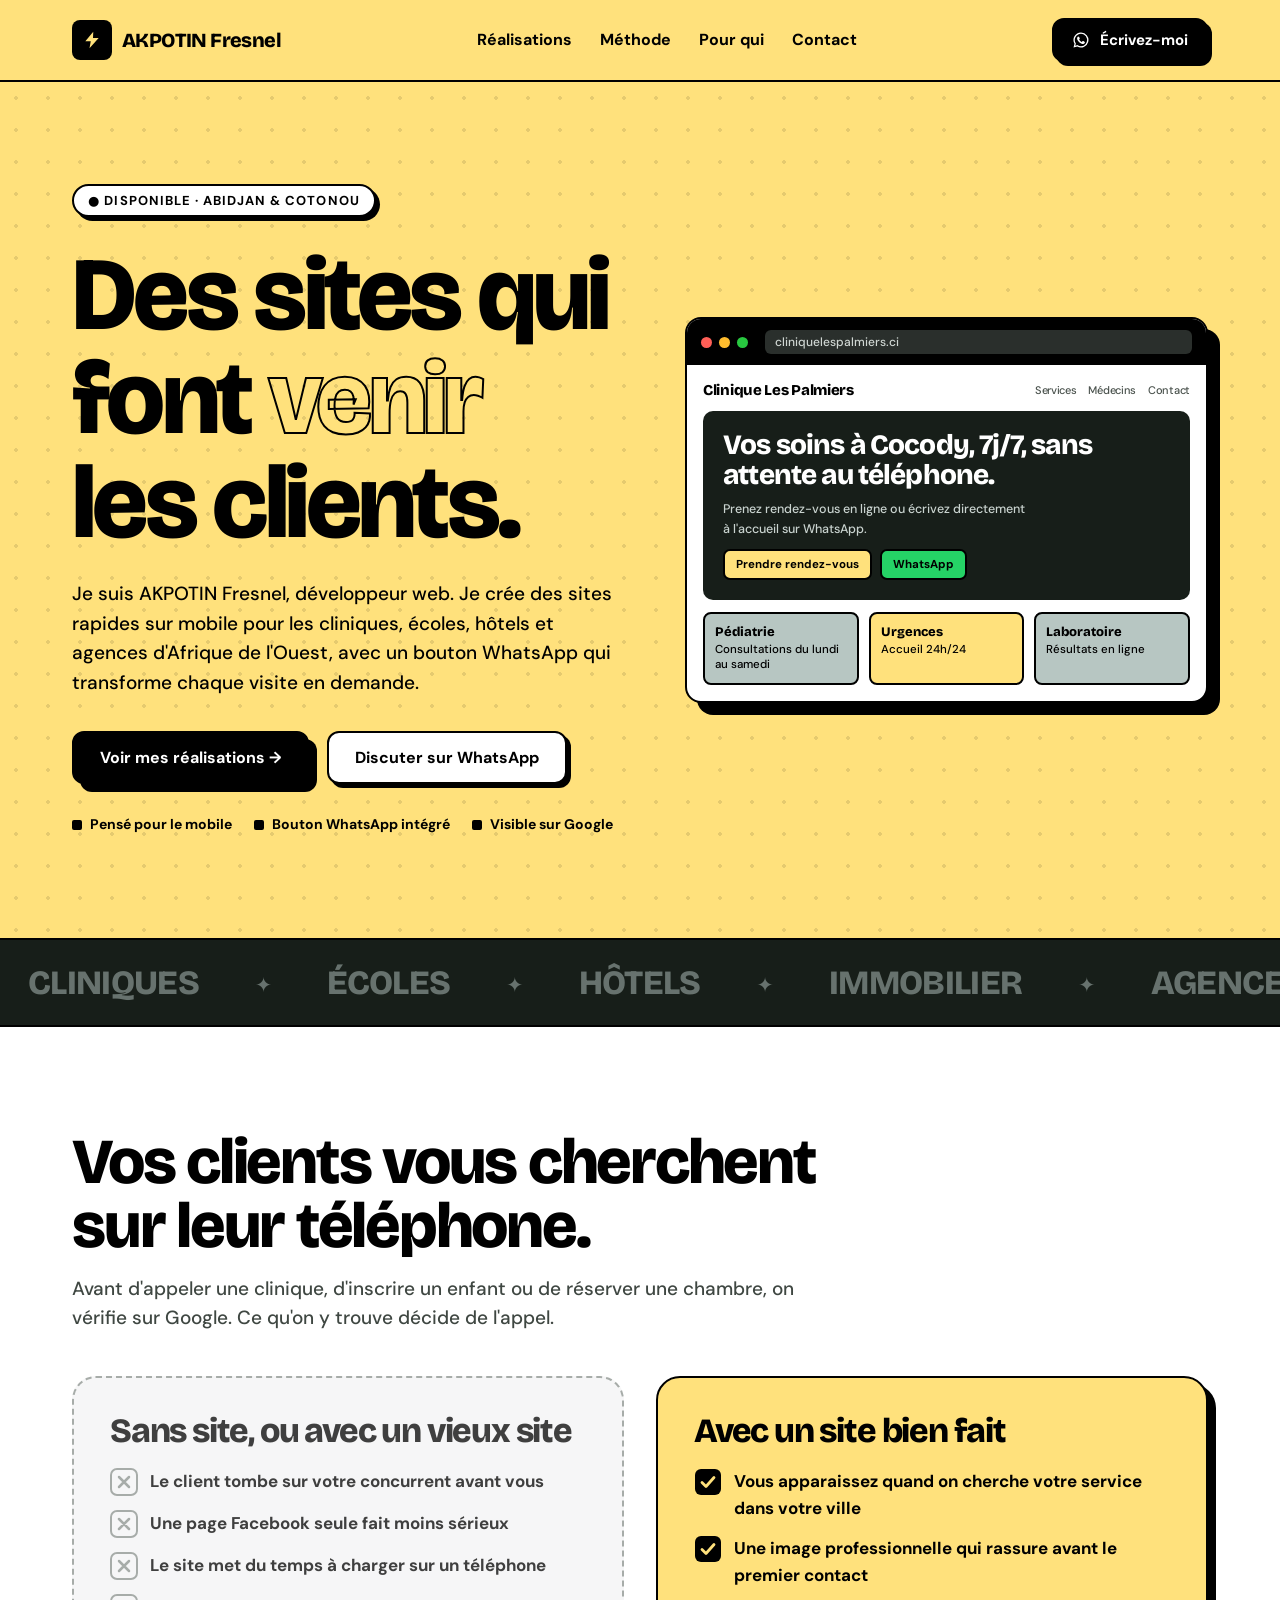
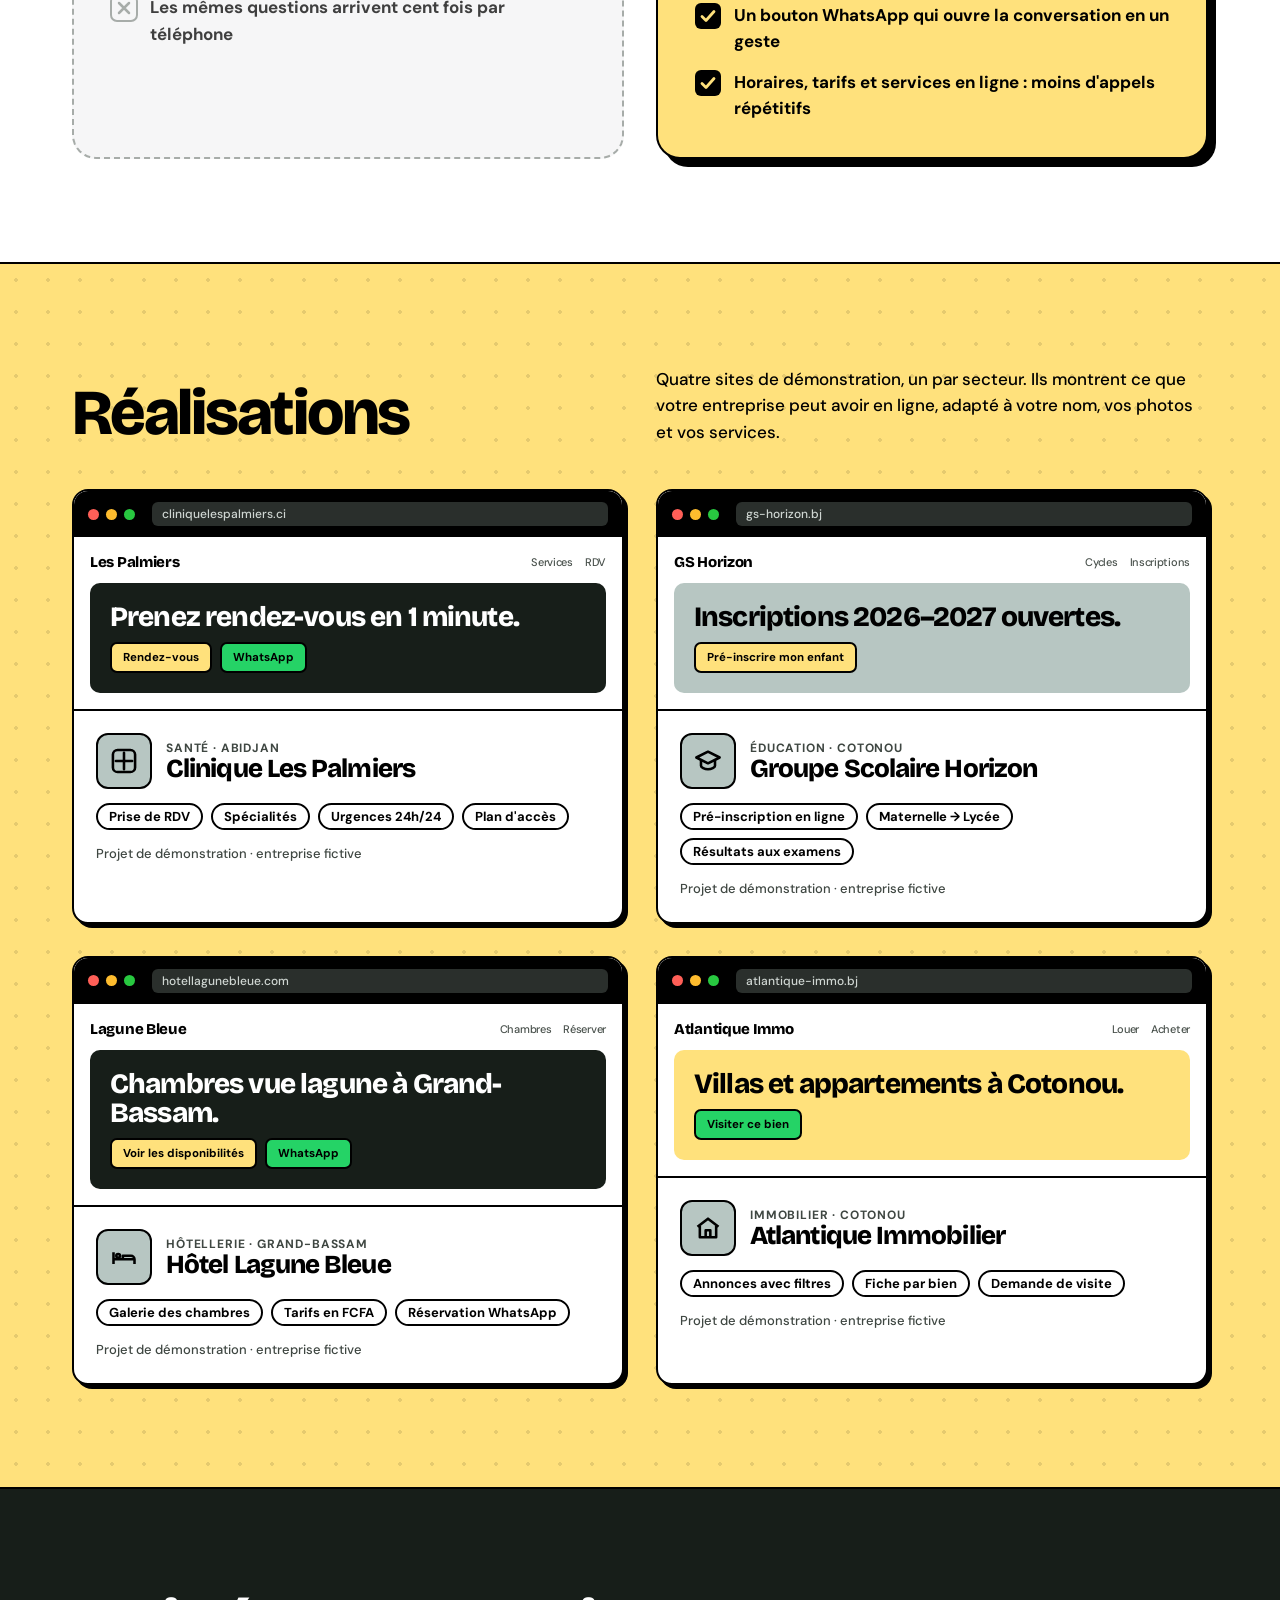
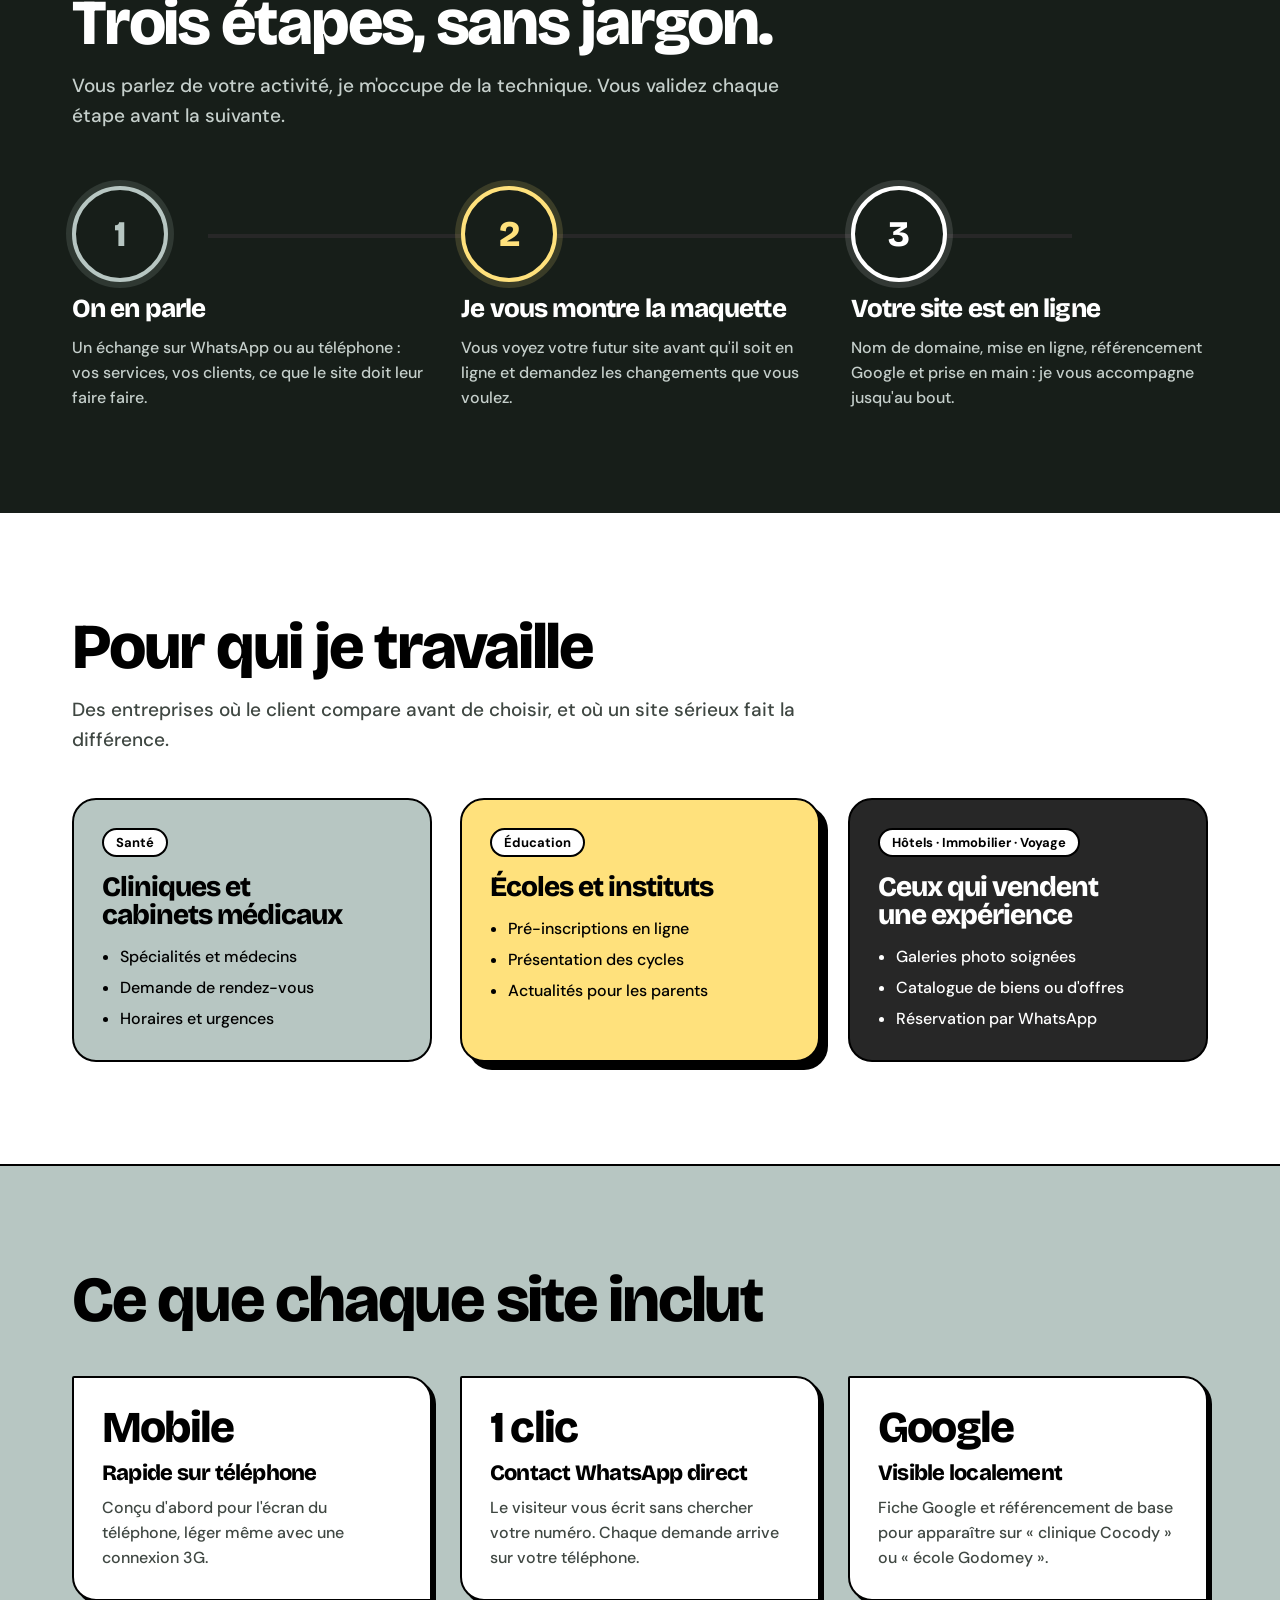
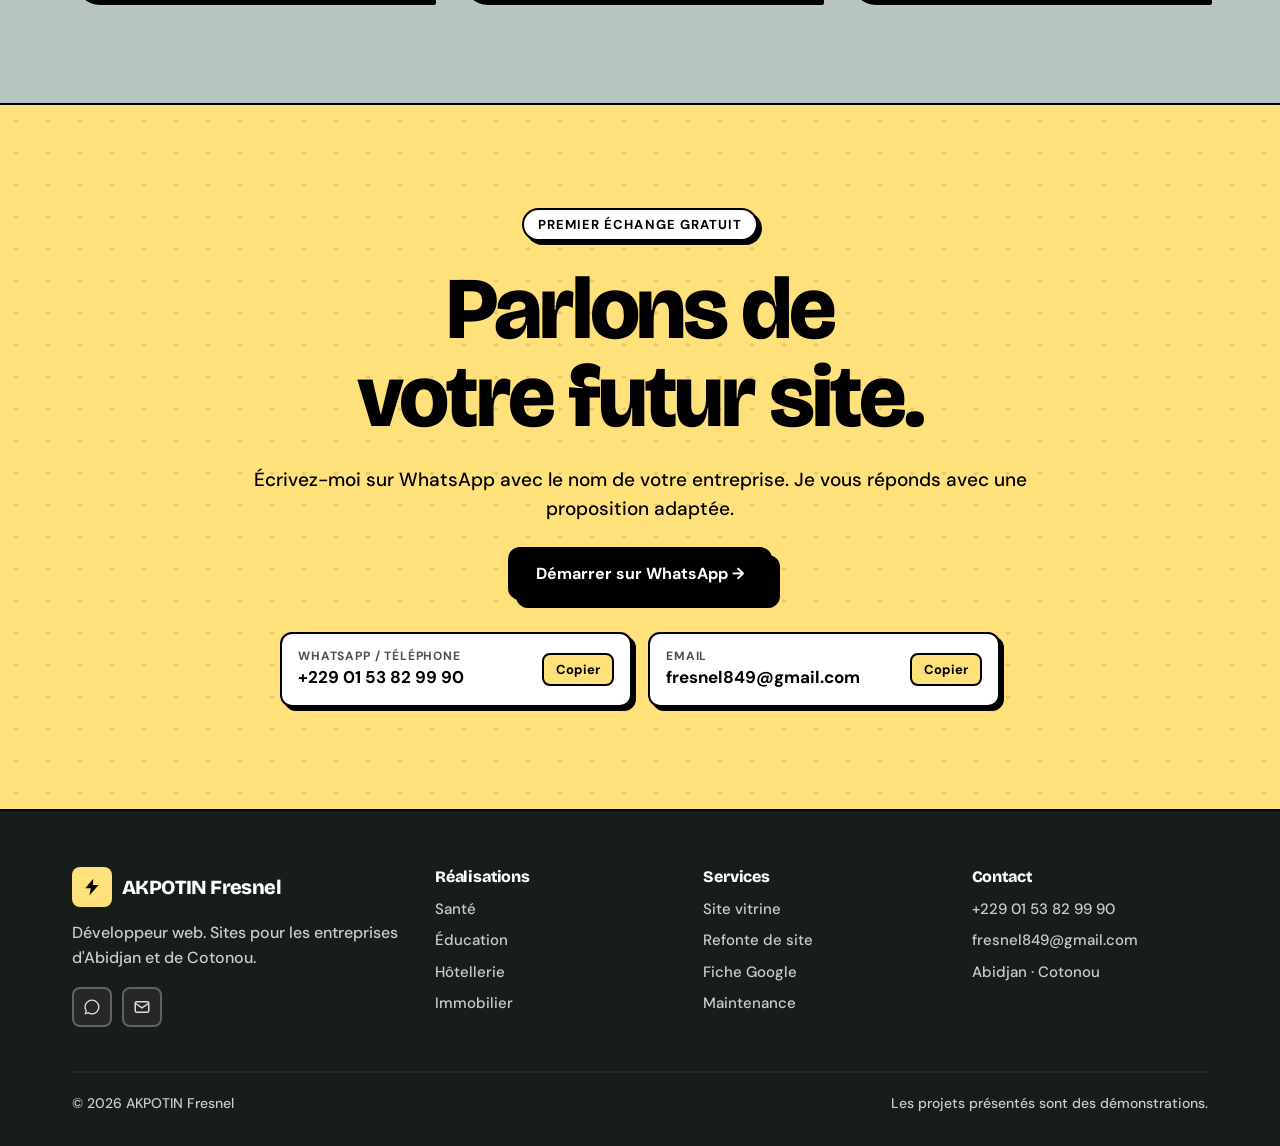
==== index.html @ d27ce51e "Portfolio AKPOTIN Fresnel Co-Authored-By: Claude Opus 5.5 <noreply@anthropic.com>" ====
<!doctype html>
<html lang="fr">
<head>
<meta charset="utf-8">
<meta name="viewport" content="width=device-width,initial-scale=1,viewport-fit=cover">
<meta name="description" content="AKPOTIN Fresnel, développeur web à Abidjan et Cotonou : sites rapides sur mobile pour cliniques, écoles, hôtels et agences immobilières.">
<title>Portfolio AKPOTIN Fresnel</title>
<link rel="preconnect" href="https://fonts.googleapis.com">
<link rel="stylesheet" href="https://fonts.googleapis.com/css2?family=Bricolage+Grotesque:opsz,wght@12..96,500;12..96,700;12..96,800&family=DM+Sans:opsz,wght@9..40,500;9..40,700&display=swap">
<style>
/* Layout : landing néo-brutaliste empilée — hero jaune, bandeau charbon, problème/solution, réalisations (4 démos), méthode sombre, pour qui, engagements, CTA, pied de page */
:root{
  --yellow:#ffe17c; --charcoal:#171e19; --sage:#b7c6c2; --black:#000000; --white:#ffffff;
  --paper:#ffffff; --card:#ffffff; --ink:#000000; --muted:#3f4742; --soft:#f4f4f5; --dark2:#272727;
  --line:#000000; --shadow:#000000; --star:#ffbc2e;
  --f-display:"Bricolage Grotesque","Arial Black",ui-sans-serif,system-ui,sans-serif;
  --f-body:"DM Sans",ui-sans-serif,system-ui,-apple-system,sans-serif;
}
@media (prefers-color-scheme:dark){:root:not([data-theme="light"]){
  --paper:#1d2520; --card:#222b25; --ink:#f2f4f1; --muted:#b4beb9; --soft:#262e29; color-scheme:dark}}
:root[data-theme="dark"]{--paper:#1d2520; --card:#222b25; --ink:#f2f4f1; --muted:#b4beb9; --soft:#262e29; color-scheme:dark}

*{box-sizing:border-box}
html{scroll-behavior:smooth;scroll-padding-top:calc(88px + env(safe-area-inset-top,0px))}
body{background:var(--paper);color:var(--ink);font:500 16px/1.55 var(--f-body);margin:0}
h1,h2,h3{font-family:var(--f-display);font-weight:800;letter-spacing:-.035em;line-height:1;margin:0;text-wrap:balance}
p{margin:0}
a{color:inherit}
.in{max-width:1200px;margin:0 auto;padding-inline:16px}
@media (min-width:700px){.in{padding-inline:32px}}
section{padding-block:clamp(56px,8vw,104px)}
.dots{background-color:var(--yellow);background-image:radial-gradient(circle,rgb(0 0 0 / .1) 1.6px,transparent 1.8px);background-size:32px 32px}
.eyebrow{display:inline-flex;align-items:center;gap:8px;font:700 13px var(--f-body);text-transform:uppercase;letter-spacing:.08em;background:var(--white);color:var(--black);border:2px solid var(--line);border-radius:999px;padding:6px 14px;box-shadow:4px 4px 0 0 var(--shadow)}
.h2{font-size:clamp(36px,5.5vw,64px)}
.lead{font-size:clamp(17px,1.6vw,19px);max-width:60ch}

/* boutons */
.btn{display:inline-flex;align-items:center;gap:10px;font:700 16px var(--f-body);text-decoration:none;padding:14px 26px;border:2px solid var(--line);border-radius:12px;cursor:pointer;transition:transform .2s cubic-bezier(.175,.885,.32,1.275),box-shadow .2s cubic-bezier(.175,.885,.32,1.275)}
.btn-dark{background:var(--black);color:var(--white);box-shadow:8px 8px 0 0 var(--shadow)}
.btn-dark:hover,.btn-dark:focus-visible{transform:translate(4px,4px);box-shadow:4px 4px 0 0 var(--shadow)}
.btn-light{background:var(--white);color:var(--black);box-shadow:4px 4px 0 0 var(--shadow)}
.btn-light:hover,.btn-light:focus-visible{transform:translate(4px,4px);box-shadow:0 0 0 0 var(--shadow)}
.btn-sm{padding:10px 18px;font-size:15px;box-shadow:4px 4px 0 0 var(--shadow)}
.btn-sm:hover,.btn-sm:focus-visible{transform:translate(4px,4px);box-shadow:0 0 0 0 var(--shadow)}
:focus-visible{outline:3px solid var(--black);outline-offset:3px}

/* navigation */
header.nav{position:sticky;top:env(safe-area-inset-top,0px);z-index:20;background:var(--yellow);border-bottom:2px solid var(--line);color:var(--black)}
.nav .in{height:80px;display:flex;align-items:center;justify-content:space-between;gap:16px}
.logo{display:flex;align-items:center;gap:10px;text-decoration:none;font:800 20px var(--f-display);letter-spacing:-.03em;white-space:nowrap}
.logo i{width:40px;height:40px;background:var(--black);border-radius:8px;display:grid;place-items:center;flex:none}
.links{display:flex;gap:28px;font-weight:700}
.links a{text-decoration:none}
.links a:hover{text-decoration:underline;text-decoration-thickness:2px;text-underline-offset:5px}
@media (max-width:860px){.links{display:none}}
@media (max-width:440px){.logo span{font-size:17px}.nav .btn-sm span{display:none}}

/* hero */
.hero{border-bottom:2px solid var(--line);color:var(--black)}
.hero .in{display:grid;grid-template-columns:minmax(0,1.05fr) minmax(0,1fr);gap:clamp(36px,5vw,64px);align-items:center}
@media (max-width:960px){.hero .in{grid-template-columns:minmax(0,1fr)}}
.hero h1{font-size:clamp(46px,8.4vw,104px);margin-top:26px}
.stroke{color:transparent;-webkit-text-stroke:2px var(--black)}
.hero .lead{margin-top:24px}
.ctas{display:flex;flex-wrap:wrap;gap:18px;margin-top:34px}
.facts{display:flex;flex-wrap:wrap;gap:10px 22px;margin-top:30px;font-weight:700;font-size:14px}
.facts span{display:flex;align-items:center;gap:8px}
.facts span::before{content:"";width:10px;height:10px;background:var(--black);border-radius:2px}

/* maquette navigateur */
.browser{background:var(--white);color:var(--black);border:2px solid var(--line);border-radius:16px;box-shadow:12px 12px 0 0 var(--shadow);overflow:hidden;min-width:0}
.bar{background:var(--black);display:flex;align-items:center;gap:7px;padding:11px 14px}
.bar b{width:11px;height:11px;border-radius:50%;display:block}
.bar .url{margin-left:10px;flex:1;min-width:0;background:#2a2f2c;color:#cfd6d2;border-radius:6px;font:500 12px var(--f-body);padding:4px 10px;white-space:nowrap;overflow:hidden;text-overflow:ellipsis}
.shot{padding:16px;display:grid;gap:12px}
.s-nav{display:flex;justify-content:space-between;align-items:center;font:800 15px var(--f-display);letter-spacing:-.02em}
.s-nav small{display:flex;gap:12px;font:500 11px var(--f-body);color:#4a524d}
.s-hero{background:var(--charcoal);color:var(--white);border-radius:10px;padding:20px;display:grid;gap:10px}
.s-hero h4{font:800 clamp(20px,2.4vw,28px)/1.05 var(--f-display);letter-spacing:-.03em;margin:0}
.s-hero p{font-size:12.5px;color:#c9d3cf;max-width:34ch}
.s-btns{display:flex;gap:8px;flex-wrap:wrap}
.s-btns span{font:700 11.5px var(--f-body);padding:6px 11px;border-radius:7px;border:2px solid var(--black)}
.s-btns .y{background:var(--yellow);color:var(--black)}
.s-btns .w{background:#25d366;color:var(--black)}
.s-grid{display:grid;grid-template-columns:repeat(3,minmax(0,1fr));gap:10px}
.s-card{background:var(--sage);border:2px solid var(--black);border-radius:8px;padding:10px;font-size:11.5px;line-height:1.3}
.s-card b{display:block;font:800 13px var(--f-display);margin-bottom:3px}
.s-card.alt{background:var(--yellow)}

/* bandeau défilant */
.marquee{background:var(--charcoal);border-bottom:2px solid var(--line);overflow:hidden;padding-block:22px}
.track{display:flex;width:max-content;animation:slide 38s linear infinite}
.track span{font:800 clamp(22px,3vw,34px) var(--f-display);letter-spacing:-.02em;color:var(--sage);opacity:.5;padding-inline:28px;white-space:nowrap}
.track span::after{content:"✦";margin-left:56px;font-size:.6em;vertical-align:middle}
@keyframes slide{to{transform:translateX(-50%)}}
@media (prefers-reduced-motion:reduce){.track{animation:none;flex-wrap:wrap;width:auto}.btn{transition:none}html{scroll-behavior:auto}}

/* problème / solution */
.ps{background:var(--paper)}
.ps .head{display:grid;gap:16px;margin-bottom:44px}
.duo{display:grid;grid-template-columns:repeat(2,minmax(0,1fr));gap:32px}
@media (max-width:800px){.duo{grid-template-columns:minmax(0,1fr)}}
.pcard{border-radius:24px;padding:clamp(24px,3vw,36px);display:grid;gap:20px;align-content:start}
.pcard h3{font-size:clamp(26px,3vw,34px)}
.pcard.bad{background:var(--soft);border:2px dashed #8a918d;opacity:.75}
.pcard.good{background:var(--yellow);color:var(--black);border:2px solid var(--line);box-shadow:8px 8px 0 0 var(--shadow)}
.ticks{list-style:none;margin:0;padding:0;display:grid;gap:14px;font-weight:700;font-size:17px}
.ticks li{display:grid;grid-template-columns:28px minmax(0,1fr);gap:12px;align-items:start}
.ticks svg{width:28px;height:28px;flex:none}

/* réalisations */
.work{border-block:2px solid var(--line);color:var(--black)}
.work .head{display:flex;flex-wrap:wrap;justify-content:space-between;align-items:end;gap:20px;margin-bottom:44px}
.work .head p{max-width:46ch;font-size:17px}
.projects{display:grid;grid-template-columns:repeat(2,minmax(0,1fr));gap:32px}
@media (max-width:860px){.projects{grid-template-columns:minmax(0,1fr)}}
.proj{background:var(--card);color:var(--ink);border:2px solid var(--line);border-radius:16px;box-shadow:4px 4px 0 0 var(--shadow);display:grid;grid-template-rows:auto 1fr;overflow:hidden;transition:transform .2s,box-shadow .2s}
.proj:hover{transform:translate(-2px,-2px);box-shadow:8px 8px 0 0 var(--shadow)}
.proj .browser{border:0;border-bottom:2px solid var(--line);border-radius:0;box-shadow:none}
.proj .body{padding:22px;display:grid;gap:14px;align-content:start}
.proj .top{display:flex;align-items:center;gap:14px}
.ico{width:56px;height:56px;border:2px solid var(--line);border-radius:12px;background:var(--sage);display:grid;place-items:center;flex:none;transition:background .2s}
.proj:hover .ico{background:var(--yellow)}
.ico svg{width:28px;height:28px}
.proj h3{font-size:clamp(22px,2.4vw,26px)}
.tag{font:700 12px var(--f-body);text-transform:uppercase;letter-spacing:.07em;color:var(--muted)}
.chips{display:flex;flex-wrap:wrap;gap:8px}
.chip{font:700 13px var(--f-body);border:2px solid var(--line);border-radius:999px;padding:3px 11px;background:var(--paper)}
.demo-note{font-size:13px;color:var(--muted)}

/* méthode */
.how{background:var(--charcoal);color:var(--white)}
.how .head{display:grid;gap:16px;margin-bottom:56px;max-width:720px}
.how .lead{color:#c5cfcb}
.steps{display:grid;grid-template-columns:repeat(3,minmax(0,1fr));gap:32px;position:relative}
.steps::before{content:"";position:absolute;left:12%;right:12%;top:48px;height:4px;background:var(--dark2)}
@media (max-width:820px){.steps{grid-template-columns:minmax(0,1fr)}.steps::before{display:none}}
.step{position:relative;display:grid;gap:14px;justify-items:start}
.circle{width:96px;height:96px;border-radius:50%;background:var(--charcoal);display:grid;place-items:center;font:800 36px var(--f-display)}
.c1{border:4px solid var(--sage);color:var(--sage);box-shadow:0 0 0 6px rgb(183 198 194 / .15)}
.c2{border:4px solid var(--yellow);color:var(--yellow);box-shadow:0 0 0 6px rgb(255 225 124 / .15)}
.c3{border:4px solid var(--white);color:var(--white);box-shadow:0 0 0 6px rgb(255 255 255 / .12)}
.step h3{font-size:26px}
.step p{color:#c5cfcb;max-width:34ch}

/* pour qui */
.who{background:var(--paper)}
.who .head{display:grid;gap:16px;margin-bottom:44px}
.bento{display:grid;grid-template-columns:repeat(3,minmax(0,1fr));gap:28px}
@media (max-width:900px){.bento{grid-template-columns:minmax(0,1fr)}}
.bcard{border:2px solid var(--line);border-radius:24px;padding:28px;display:grid;gap:16px;align-content:start}
.bcard .pill{justify-self:start;background:var(--white);color:var(--black);border:2px solid var(--line);border-radius:999px;font:700 13px var(--f-body);padding:4px 12px}
.bcard h3{font-size:28px}
.bcard ul{margin:0;padding-left:18px;display:grid;gap:6px}
.b1{background:var(--sage);color:var(--black)}
.b2{background:var(--yellow);color:var(--black);box-shadow:8px 8px 0 0 var(--shadow)}
.b3{background:var(--dark2);color:var(--white)}

/* engagements */
.promise{background:var(--sage);border-block:2px solid var(--line);color:var(--black)}
.promise .head{display:grid;gap:16px;margin-bottom:44px}
.pgrid{display:grid;grid-template-columns:repeat(3,minmax(0,1fr));gap:28px}
@media (max-width:900px){.pgrid{grid-template-columns:minmax(0,1fr)}}
.pr{background:var(--card);color:var(--ink);border:2px solid var(--line);border-radius:2px 24px 2px 24px;padding:28px;display:grid;gap:12px;align-content:start;box-shadow:4px 4px 0 0 var(--shadow)}
.pr .big{font:800 44px/1 var(--f-display);letter-spacing:-.04em}
.pr h3{font-size:22px}
.pr p{color:var(--muted)}

/* CTA final */
.final{border-bottom:2px solid var(--line);color:var(--black);text-align:center}
.final .in{display:grid;justify-items:center;gap:24px}
.final h2{font-size:clamp(40px,7vw,88px);max-width:14ch}
.contact{display:grid;grid-template-columns:repeat(2,minmax(0,1fr));gap:16px;width:min(720px,100%);margin-top:8px;text-align:left}
@media (max-width:640px){.contact{grid-template-columns:minmax(0,1fr)}}
.cbox{background:var(--white);border:2px solid var(--line);border-radius:12px;box-shadow:4px 4px 0 0 var(--shadow);padding:14px 16px;display:flex;align-items:center;justify-content:space-between;gap:12px;min-width:0}
.cbox div{min-width:0}
.cbox small{display:block;font:700 12px var(--f-body);text-transform:uppercase;letter-spacing:.07em;color:#4a524d}
.cbox strong{display:block;font-size:17px;overflow-wrap:anywhere;user-select:all}
.copy{font:700 13px var(--f-body);background:var(--yellow);color:var(--black);border:2px solid var(--line);border-radius:8px;padding:6px 12px;cursor:pointer;flex:none}
.copy:hover{background:var(--sage)}

/* pied de page */
footer{background:var(--charcoal);color:#c5cfcb;padding-block:56px 32px}
.fgrid{display:grid;grid-template-columns:1.4fr repeat(3,minmax(0,1fr));gap:32px}
@media (max-width:820px){.fgrid{grid-template-columns:repeat(2,minmax(0,1fr))}}
@media (max-width:480px){.fgrid{grid-template-columns:minmax(0,1fr)}}
footer h4{font:800 16px var(--f-display);color:var(--white);margin:0 0 12px;letter-spacing:-.01em}
footer ul{list-style:none;margin:0;padding:0;display:grid;gap:8px;font-size:15px}
footer a{text-decoration:none}
footer a:hover{color:var(--yellow)}
.social{display:flex;gap:10px;margin-top:16px}
.social a{width:40px;height:40px;display:grid;place-items:center;background:var(--dark2);border:2px solid #5d6560;border-radius:8px;color:#d9dfdc;transition:background .2s,color .2s,border-color .2s}
.social a:hover{background:var(--yellow);color:var(--black);border-color:var(--black)}
.social svg{width:18px;height:18px}
.legal{margin-top:44px;padding-top:20px;border-top:2px solid var(--dark2);display:flex;flex-wrap:wrap;justify-content:space-between;gap:10px;font-size:14px}
</style>
</head>
<body>

<header class="nav">
  <div class="in">
    <a class="logo" href="#top" aria-label="AKPOTIN Fresnel, accueil">
      <i><svg width="20" height="20" viewBox="0 0 24 24" fill="#ffe17c" aria-hidden="true"><path d="M13.5 2 4 13.5h6.5L9 22l11-12.5h-6.8z"/></svg></i>
      <span>AKPOTIN Fresnel</span>
    </a>
    <nav class="links" aria-label="Sections">
      <a href="#realisations">Réalisations</a>
      <a href="#methode">Méthode</a>
      <a href="#pour-qui">Pour qui</a>
      <a href="#contact">Contact</a>
    </nav>
    <a class="btn btn-dark btn-sm" href="https://wa.me/2290153829990?text=Bonjour%20Fresnel%2C%20je%20souhaite%20un%20site%20web%20pour%20mon%20entreprise." target="_blank" rel="noopener">
      <svg width="18" height="18" viewBox="0 0 24 24" fill="currentColor" aria-hidden="true"><path d="M12 2a10 10 0 0 0-8.6 15.1L2 22l5-1.3A10 10 0 1 0 12 2Zm0 18.2c-1.5 0-3-.4-4.3-1.2l-.3-.2-3 .8.8-2.9-.2-.3A8.2 8.2 0 1 1 12 20.2Zm4.5-6.1c-.2-.1-1.5-.7-1.7-.8-.2-.1-.4-.1-.6.1l-.8 1c-.1.2-.3.2-.5.1a6.7 6.7 0 0 1-3.3-2.9c-.3-.4.2-.4.7-1.4.1-.2 0-.3 0-.5l-.8-1.8c-.2-.5-.4-.4-.6-.4h-.5a1 1 0 0 0-.7.3 3 3 0 0 0-.9 2.2c0 1.3.9 2.5 1 2.7.1.2 1.8 2.8 4.4 3.9 1.6.7 2.3.8 3.1.6.5-.1 1.5-.6 1.7-1.2.2-.6.2-1.1.2-1.2-.1-.1-.3-.2-.6-.3Z"/></svg>
      <span>Écrivez-moi</span>
    </a>
  </div>
</header>

<main id="top">
  <section class="hero dots">
    <div class="in">
      <div>
        <span class="eyebrow">● Disponible · Abidjan &amp; Cotonou</span>
        <h1>Des sites qui font <span class="stroke">venir</span> les clients.</h1>
        <p class="lead">Je suis AKPOTIN Fresnel, développeur web. Je crée des sites rapides sur mobile pour les cliniques, écoles, hôtels et agences d'Afrique de l'Ouest, avec un bouton WhatsApp qui transforme chaque visite en demande.</p>
        <div class="ctas">
          <a class="btn btn-dark" href="#realisations">Voir mes réalisations →</a>
          <a class="btn btn-light" href="https://wa.me/2290153829990?text=Bonjour%20Fresnel%2C%20je%20souhaite%20un%20site%20web%20pour%20mon%20entreprise." target="_blank" rel="noopener">Discuter sur WhatsApp</a>
        </div>
        <div class="facts"><span>Pensé pour le mobile</span><span>Bouton WhatsApp intégré</span><span>Visible sur Google</span></div>
      </div>

      <div class="browser" role="img" aria-label="Aperçu d'un site de clinique réalisé en démonstration">
        <div class="bar"><b style="background:#ff5f57"></b><b style="background:#febc2e"></b><b style="background:#28c840"></b><span class="url">cliniquelespalmiers.ci</span></div>
        <div class="shot">
          <div class="s-nav">Clinique Les Palmiers <small><span>Services</span><span>Médecins</span><span>Contact</span></small></div>
          <div class="s-hero">
            <h4>Vos soins à Cocody, 7j/7, sans attente au téléphone.</h4>
            <p>Prenez rendez-vous en ligne ou écrivez directement à l'accueil sur WhatsApp.</p>
            <div class="s-btns"><span class="y">Prendre rendez-vous</span><span class="w">WhatsApp</span></div>
          </div>
          <div class="s-grid">
            <div class="s-card"><b>Pédiatrie</b>Consultations du lundi au samedi</div>
            <div class="s-card alt"><b>Urgences</b>Accueil 24h/24</div>
            <div class="s-card"><b>Laboratoire</b>Résultats en ligne</div>
          </div>
        </div>
      </div>
    </div>
  </section>

  <div class="marquee" aria-label="Secteurs accompagnés">
    <div class="track" aria-hidden="true">
      <span>CLINIQUES</span><span>ÉCOLES</span><span>HÔTELS</span><span>IMMOBILIER</span><span>AGENCES DE VOYAGE</span><span>CABINETS</span><span>ÉVÉNEMENTIEL</span>
      <span>CLINIQUES</span><span>ÉCOLES</span><span>HÔTELS</span><span>IMMOBILIER</span><span>AGENCES DE VOYAGE</span><span>CABINETS</span><span>ÉVÉNEMENTIEL</span>
    </div>
  </div>

  <section class="ps">
    <div class="in">
      <div class="head">
        <h2 class="h2">Vos clients vous cherchent sur leur téléphone.</h2>
        <p class="lead" style="color:var(--muted)">Avant d'appeler une clinique, d'inscrire un enfant ou de réserver une chambre, on vérifie sur Google. Ce qu'on y trouve décide de l'appel.</p>
      </div>
      <div class="duo">
        <div class="pcard bad">
          <h3>Sans site, ou avec un vieux site</h3>
          <ul class="ticks">
            <li><svg viewBox="0 0 28 28" aria-hidden="true"><rect x="1" y="1" width="26" height="26" rx="6" fill="none" stroke="#8a918d" stroke-width="2"/><path d="m9 9 10 10M19 9 9 19" stroke="#8a918d" stroke-width="2.5" stroke-linecap="round"/></svg>Le client tombe sur votre concurrent avant vous</li>
            <li><svg viewBox="0 0 28 28" aria-hidden="true"><rect x="1" y="1" width="26" height="26" rx="6" fill="none" stroke="#8a918d" stroke-width="2"/><path d="m9 9 10 10M19 9 9 19" stroke="#8a918d" stroke-width="2.5" stroke-linecap="round"/></svg>Une page Facebook seule fait moins sérieux</li>
            <li><svg viewBox="0 0 28 28" aria-hidden="true"><rect x="1" y="1" width="26" height="26" rx="6" fill="none" stroke="#8a918d" stroke-width="2"/><path d="m9 9 10 10M19 9 9 19" stroke="#8a918d" stroke-width="2.5" stroke-linecap="round"/></svg>Le site met du temps à charger sur un téléphone</li>
            <li><svg viewBox="0 0 28 28" aria-hidden="true"><rect x="1" y="1" width="26" height="26" rx="6" fill="none" stroke="#8a918d" stroke-width="2"/><path d="m9 9 10 10M19 9 9 19" stroke="#8a918d" stroke-width="2.5" stroke-linecap="round"/></svg>Les mêmes questions arrivent cent fois par téléphone</li>
          </ul>
        </div>
        <div class="pcard good">
          <h3>Avec un site bien fait</h3>
          <ul class="ticks">
            <li><svg viewBox="0 0 28 28" aria-hidden="true"><rect x="1" y="1" width="26" height="26" rx="6" fill="#000"/><path d="m8 14.5 4 4 8-9" stroke="#ffe17c" stroke-width="2.8" fill="none" stroke-linecap="round" stroke-linejoin="round"/></svg>Vous apparaissez quand on cherche votre service dans votre ville</li>
            <li><svg viewBox="0 0 28 28" aria-hidden="true"><rect x="1" y="1" width="26" height="26" rx="6" fill="#000"/><path d="m8 14.5 4 4 8-9" stroke="#ffe17c" stroke-width="2.8" fill="none" stroke-linecap="round" stroke-linejoin="round"/></svg>Une image professionnelle qui rassure avant le premier contact</li>
            <li><svg viewBox="0 0 28 28" aria-hidden="true"><rect x="1" y="1" width="26" height="26" rx="6" fill="#000"/><path d="m8 14.5 4 4 8-9" stroke="#ffe17c" stroke-width="2.8" fill="none" stroke-linecap="round" stroke-linejoin="round"/></svg>Un bouton WhatsApp qui ouvre la conversation en un geste</li>
            <li><svg viewBox="0 0 28 28" aria-hidden="true"><rect x="1" y="1" width="26" height="26" rx="6" fill="#000"/><path d="m8 14.5 4 4 8-9" stroke="#ffe17c" stroke-width="2.8" fill="none" stroke-linecap="round" stroke-linejoin="round"/></svg>Horaires, tarifs et services en ligne : moins d'appels répétitifs</li>
          </ul>
        </div>
      </div>
    </div>
  </section>

  <section class="work dots" id="realisations">
    <div class="in">
      <div class="head">
        <h2 class="h2">Réalisations</h2>
        <p>Quatre sites de démonstration, un par secteur. Ils montrent ce que votre entreprise peut avoir en ligne, adapté à votre nom, vos photos et vos services.</p>
      </div>
      <div class="projects">

        <article class="proj">
          <div class="browser" aria-hidden="true">
            <div class="bar"><b style="background:#ff5f57"></b><b style="background:#febc2e"></b><b style="background:#28c840"></b><span class="url">cliniquelespalmiers.ci</span></div>
            <div class="shot">
              <div class="s-nav">Les Palmiers <small><span>Services</span><span>RDV</span></small></div>
              <div class="s-hero"><h4>Prenez rendez-vous en 1 minute.</h4><div class="s-btns"><span class="y">Rendez-vous</span><span class="w">WhatsApp</span></div></div>
            </div>
          </div>
          <div class="body">
            <div class="top"><div class="ico"><svg viewBox="0 0 24 24" fill="none" stroke="#000" stroke-width="2.2" stroke-linecap="round"><path d="M12 5v14M5 12h14"/><rect x="2.5" y="2.5" width="19" height="19" rx="4"/></svg></div>
              <div><div class="tag">Santé · Abidjan</div><h3>Clinique Les Palmiers</h3></div></div>
            <div class="chips"><span class="chip">Prise de RDV</span><span class="chip">Spécialités</span><span class="chip">Urgences 24h/24</span><span class="chip">Plan d'accès</span></div>
            <p class="demo-note">Projet de démonstration · entreprise fictive</p>
          </div>
        </article>

        <article class="proj">
          <div class="browser" aria-hidden="true">
            <div class="bar"><b style="background:#ff5f57"></b><b style="background:#febc2e"></b><b style="background:#28c840"></b><span class="url">gs-horizon.bj</span></div>
            <div class="shot">
              <div class="s-nav">GS Horizon <small><span>Cycles</span><span>Inscriptions</span></small></div>
              <div class="s-hero" style="background:#b7c6c2;color:#000"><h4>Inscriptions 2026–2027 ouvertes.</h4><div class="s-btns"><span class="y">Pré-inscrire mon enfant</span></div></div>
            </div>
          </div>
          <div class="body">
            <div class="top"><div class="ico"><svg viewBox="0 0 24 24" fill="none" stroke="#000" stroke-width="2.2" stroke-linejoin="round"><path d="M2 9 12 4l10 5-10 5z"/><path d="M6 11v5c0 1.5 3 3 6 3s6-1.5 6-3v-5"/></svg></div>
              <div><div class="tag">Éducation · Cotonou</div><h3>Groupe Scolaire Horizon</h3></div></div>
            <div class="chips"><span class="chip">Pré-inscription en ligne</span><span class="chip">Maternelle → Lycée</span><span class="chip">Résultats aux examens</span></div>
            <p class="demo-note">Projet de démonstration · entreprise fictive</p>
          </div>
        </article>

        <article class="proj">
          <div class="browser" aria-hidden="true">
            <div class="bar"><b style="background:#ff5f57"></b><b style="background:#febc2e"></b><b style="background:#28c840"></b><span class="url">hotellagunebleue.com</span></div>
            <div class="shot">
              <div class="s-nav">Lagune Bleue <small><span>Chambres</span><span>Réserver</span></small></div>
              <div class="s-hero"><h4>Chambres vue lagune à Grand-Bassam.</h4><div class="s-btns"><span class="y">Voir les disponibilités</span><span class="w">WhatsApp</span></div></div>
            </div>
          </div>
          <div class="body">
            <div class="top"><div class="ico"><svg viewBox="0 0 24 24" fill="none" stroke="#000" stroke-width="2.2" stroke-linejoin="round"><path d="M3 18V8M3 14h18v4M21 18v-4a3 3 0 0 0-3-3h-7v3"/><circle cx="7" cy="11" r="1.6"/></svg></div>
              <div><div class="tag">Hôtellerie · Grand-Bassam</div><h3>Hôtel Lagune Bleue</h3></div></div>
            <div class="chips"><span class="chip">Galerie des chambres</span><span class="chip">Tarifs en FCFA</span><span class="chip">Réservation WhatsApp</span></div>
            <p class="demo-note">Projet de démonstration · entreprise fictive</p>
          </div>
        </article>

        <article class="proj">
          <div class="browser" aria-hidden="true">
            <div class="bar"><b style="background:#ff5f57"></b><b style="background:#febc2e"></b><b style="background:#28c840"></b><span class="url">atlantique-immo.bj</span></div>
            <div class="shot">
              <div class="s-nav">Atlantique Immo <small><span>Louer</span><span>Acheter</span></small></div>
              <div class="s-hero" style="background:#ffe17c;color:#000"><h4>Villas et appartements à Cotonou.</h4><div class="s-btns"><span class="w">Visiter ce bien</span></div></div>
            </div>
          </div>
          <div class="body">
            <div class="top"><div class="ico"><svg viewBox="0 0 24 24" fill="none" stroke="#000" stroke-width="2.2" stroke-linejoin="round"><path d="M3 11 12 4l9 7"/><path d="M5 10v10h14V10"/><path d="M10 20v-6h4v6"/></svg></div>
              <div><div class="tag">Immobilier · Cotonou</div><h3>Atlantique Immobilier</h3></div></div>
            <div class="chips"><span class="chip">Annonces avec filtres</span><span class="chip">Fiche par bien</span><span class="chip">Demande de visite</span></div>
            <p class="demo-note">Projet de démonstration · entreprise fictive</p>
          </div>
        </article>

      </div>
    </div>
  </section>

  <section class="how" id="methode">
    <div class="in">
      <div class="head">
        <h2 class="h2">Trois étapes, sans jargon.</h2>
        <p class="lead">Vous parlez de votre activité, je m'occupe de la technique. Vous validez chaque étape avant la suivante.</p>
      </div>
      <div class="steps">
        <div class="step"><div class="circle c1">1</div><h3>On en parle</h3><p>Un échange sur WhatsApp ou au téléphone : vos services, vos clients, ce que le site doit leur faire faire.</p></div>
        <div class="step"><div class="circle c2">2</div><h3>Je vous montre la maquette</h3><p>Vous voyez votre futur site avant qu'il soit en ligne et demandez les changements que vous voulez.</p></div>
        <div class="step"><div class="circle c3">3</div><h3>Votre site est en ligne</h3><p>Nom de domaine, mise en ligne, référencement Google et prise en main : je vous accompagne jusqu'au bout.</p></div>
      </div>
    </div>
  </section>

  <section class="who" id="pour-qui">
    <div class="in">
      <div class="head">
        <h2 class="h2">Pour qui je travaille</h2>
        <p class="lead" style="color:var(--muted)">Des entreprises où le client compare avant de choisir, et où un site sérieux fait la différence.</p>
      </div>
      <div class="bento">
        <div class="bcard b1"><span class="pill">Santé</span><h3>Cliniques et cabinets médicaux</h3><ul><li>Spécialités et médecins</li><li>Demande de rendez-vous</li><li>Horaires et urgences</li></ul></div>
        <div class="bcard b2"><span class="pill">Éducation</span><h3>Écoles et instituts</h3><ul><li>Pré-inscriptions en ligne</li><li>Présentation des cycles</li><li>Actualités pour les parents</li></ul></div>
        <div class="bcard b3"><span class="pill">Hôtels · Immobilier · Voyage</span><h3>Ceux qui vendent une expérience</h3><ul><li>Galeries photo soignées</li><li>Catalogue de biens ou d'offres</li><li>Réservation par WhatsApp</li></ul></div>
      </div>
    </div>
  </section>

  <section class="promise">
    <div class="in">
      <div class="head"><h2 class="h2">Ce que chaque site inclut</h2></div>
      <div class="pgrid">
        <div class="pr"><div class="big">Mobile</div><h3>Rapide sur téléphone</h3><p>Conçu d'abord pour l'écran du téléphone, léger même avec une connexion 3G.</p></div>
        <div class="pr"><div class="big">1 clic</div><h3>Contact WhatsApp direct</h3><p>Le visiteur vous écrit sans chercher votre numéro. Chaque demande arrive sur votre téléphone.</p></div>
        <div class="pr"><div class="big">Google</div><h3>Visible localement</h3><p>Fiche Google et référencement de base pour apparaître sur « clinique Cocody » ou « école Godomey ».</p></div>
      </div>
    </div>
  </section>

  <section class="final dots" id="contact">
    <div class="in">
      <span class="eyebrow">Premier échange gratuit</span>
      <h2>Parlons de votre futur site.</h2>
      <p class="lead">Écrivez-moi sur WhatsApp avec le nom de votre entreprise. Je vous réponds avec une proposition adaptée.</p>
      <a class="btn btn-dark" href="https://wa.me/2290153829990?text=Bonjour%20Fresnel%2C%20je%20souhaite%20un%20site%20web%20pour%20mon%20entreprise." target="_blank" rel="noopener">Démarrer sur WhatsApp →</a>
      <div class="contact">
        <div class="cbox"><div><small>WhatsApp / Téléphone</small><strong>+229 01 53 82 99 90</strong></div><button class="copy" data-copy="+229 01 53 82 99 90">Copier</button></div>
        <div class="cbox"><div><small>Email</small><strong>fresnel849@gmail.com</strong></div><button class="copy" data-copy="fresnel849@gmail.com">Copier</button></div>
      </div>
    </div>
  </section>
</main>

<footer>
  <div class="in">
    <div class="fgrid">
      <div>
        <a class="logo" href="#top" style="color:#fff"><i style="background:#ffe17c"><svg width="20" height="20" viewBox="0 0 24 24" fill="#000" aria-hidden="true"><path d="M13.5 2 4 13.5h6.5L9 22l11-12.5h-6.8z"/></svg></i><span>AKPOTIN Fresnel</span></a>
        <p style="margin-top:14px;max-width:32ch">Développeur web. Sites pour les entreprises d'Abidjan et de Cotonou.</p>
        <div class="social">
          <a href="https://wa.me/2290153829990" target="_blank" rel="noopener" aria-label="WhatsApp"><svg viewBox="0 0 24 24" fill="currentColor"><path d="M12 2a10 10 0 0 0-8.6 15.1L2 22l5-1.3A10 10 0 1 0 12 2Zm0 18.2c-1.5 0-3-.4-4.3-1.2l-.3-.2-3 .8.8-2.9-.2-.3A8.2 8.2 0 1 1 12 20.2Z"/></svg></a>
          <a href="mailto:fresnel849@gmail.com" aria-label="Email"><svg viewBox="0 0 24 24" fill="none" stroke="currentColor" stroke-width="2"><rect x="3" y="5" width="18" height="14" rx="2"/><path d="m3 7 9 6 9-6"/></svg></a>
        </div>
      </div>
      <div><h4>Réalisations</h4><ul><li><a href="#realisations">Santé</a></li><li><a href="#realisations">Éducation</a></li><li><a href="#realisations">Hôtellerie</a></li><li><a href="#realisations">Immobilier</a></li></ul></div>
      <div><h4>Services</h4><ul><li>Site vitrine</li><li>Refonte de site</li><li>Fiche Google</li><li>Maintenance</li></ul></div>
      <div><h4>Contact</h4><ul><li>+229 01 53 82 99 90</li><li style="overflow-wrap:anywhere">fresnel849@gmail.com</li><li>Abidjan · Cotonou</li></ul></div>
    </div>
    <div class="legal"><span>© 2026 AKPOTIN Fresnel</span><span>Les projets présentés sont des démonstrations.</span></div>
  </div>
</footer>

<script>
document.addEventListener("click",async e=>{
  const b=e.target.closest("[data-copy]"); if(!b) return;
  try{await navigator.clipboard.writeText(b.dataset.copy);b.textContent="Copié"}
  catch{const s=b.parentElement.querySelector("strong");const r=document.createRange();r.selectNodeContents(s);const sel=getSelection();sel.removeAllRanges();sel.addRange(r);b.textContent="Sélectionné"}
  setTimeout(()=>b.textContent="Copier",1600);
});
</script>
</body>
</html>
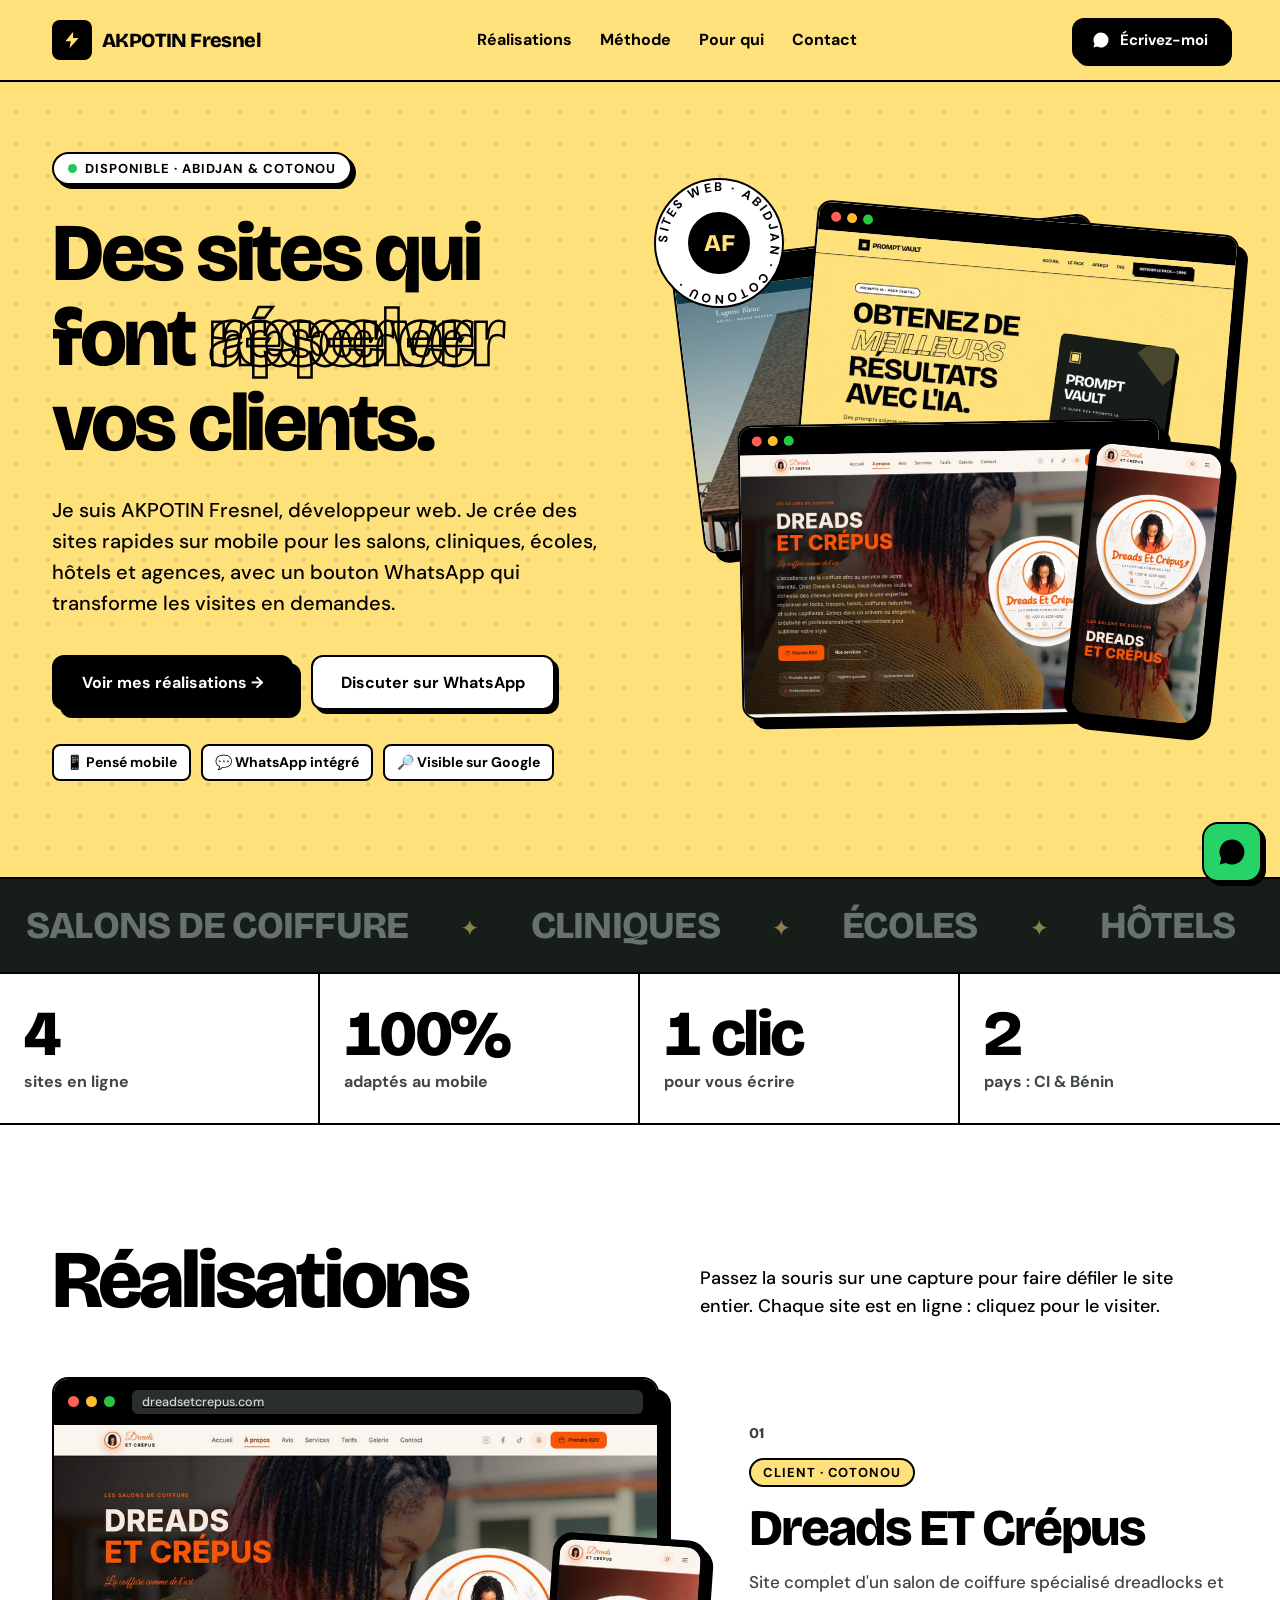
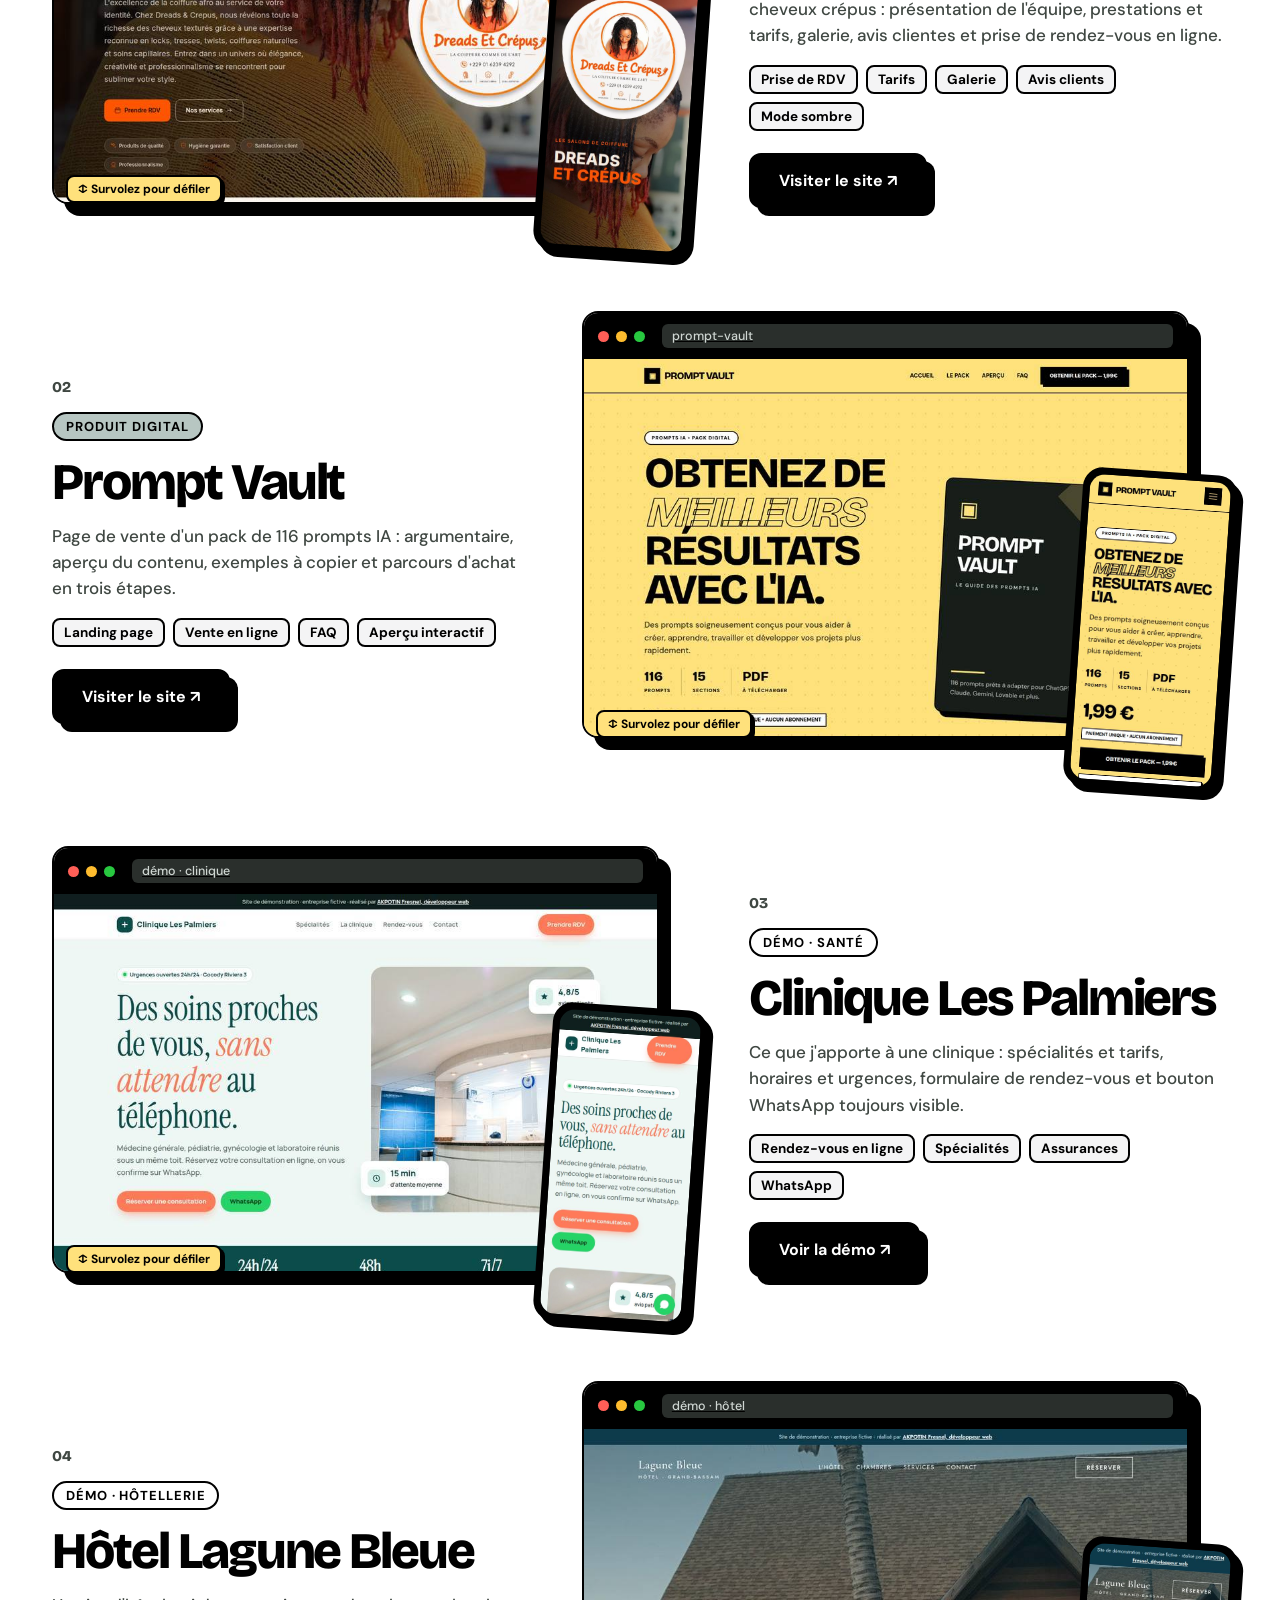
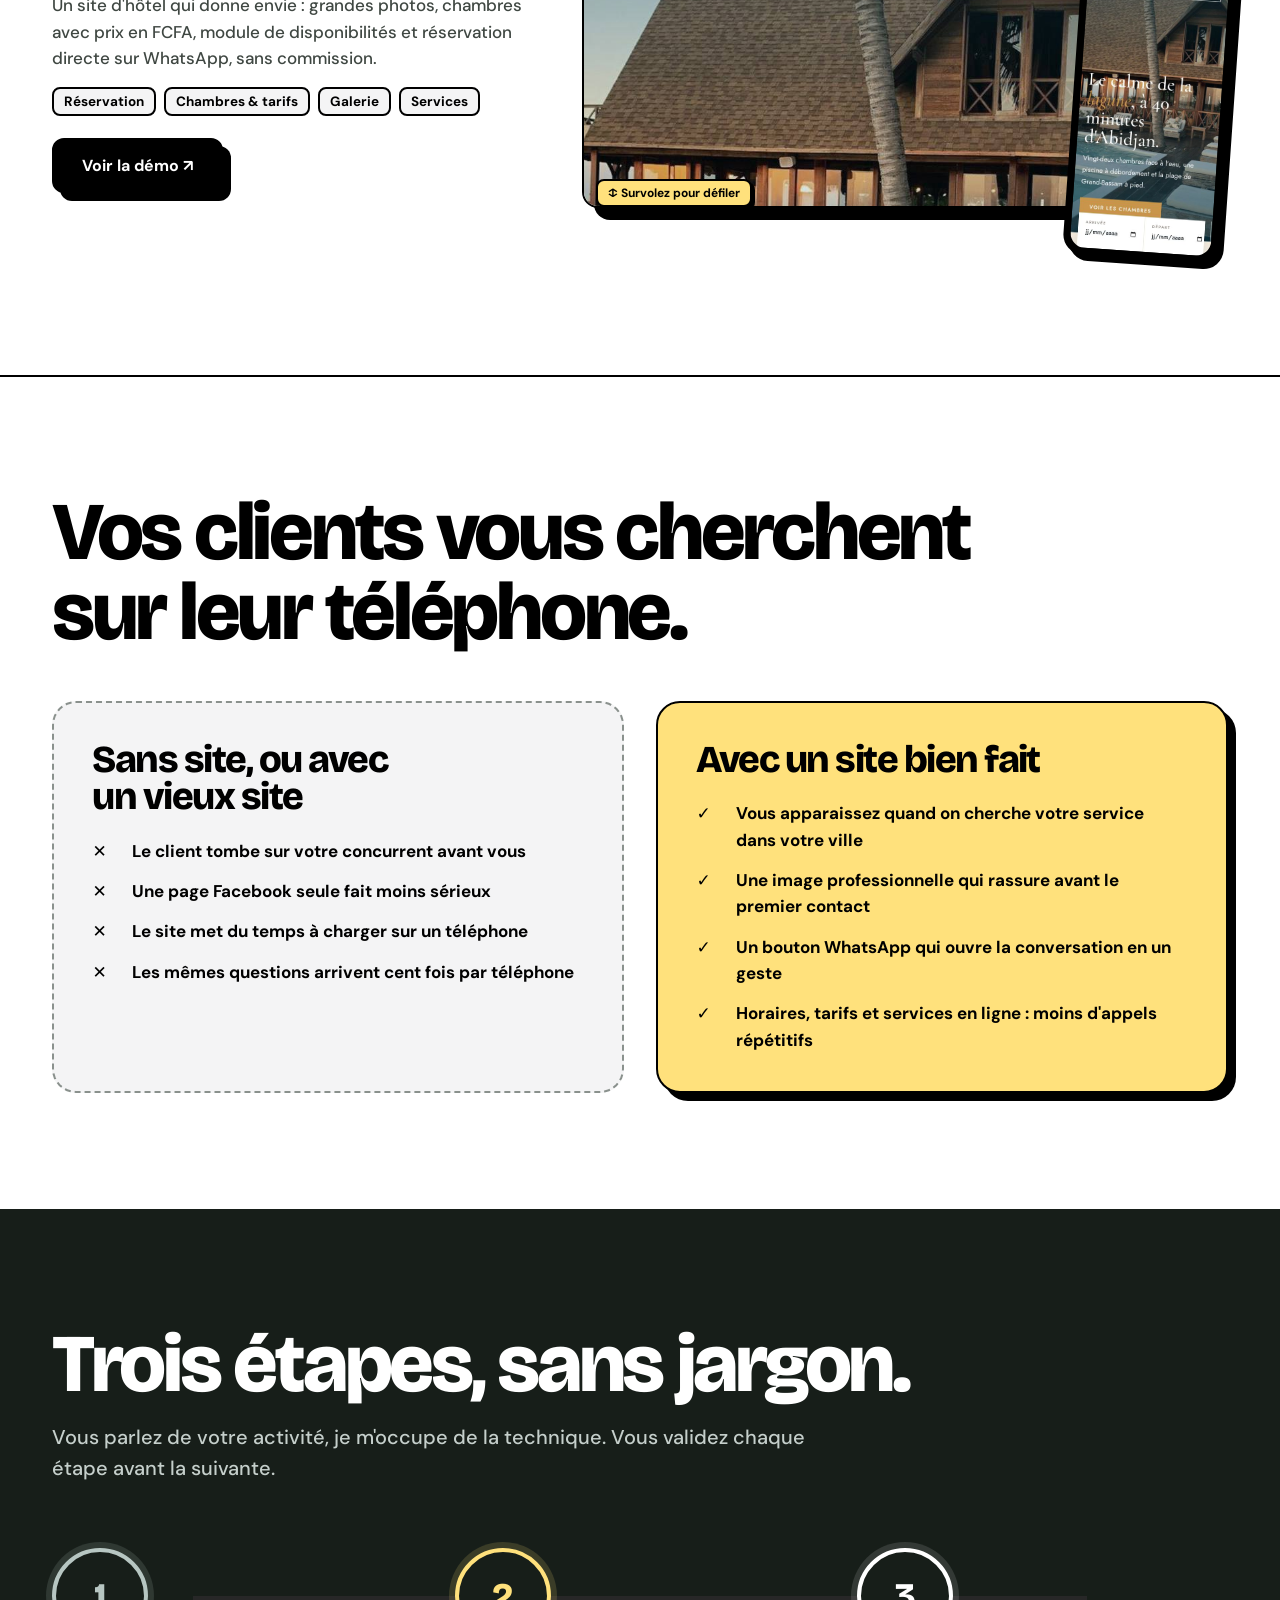
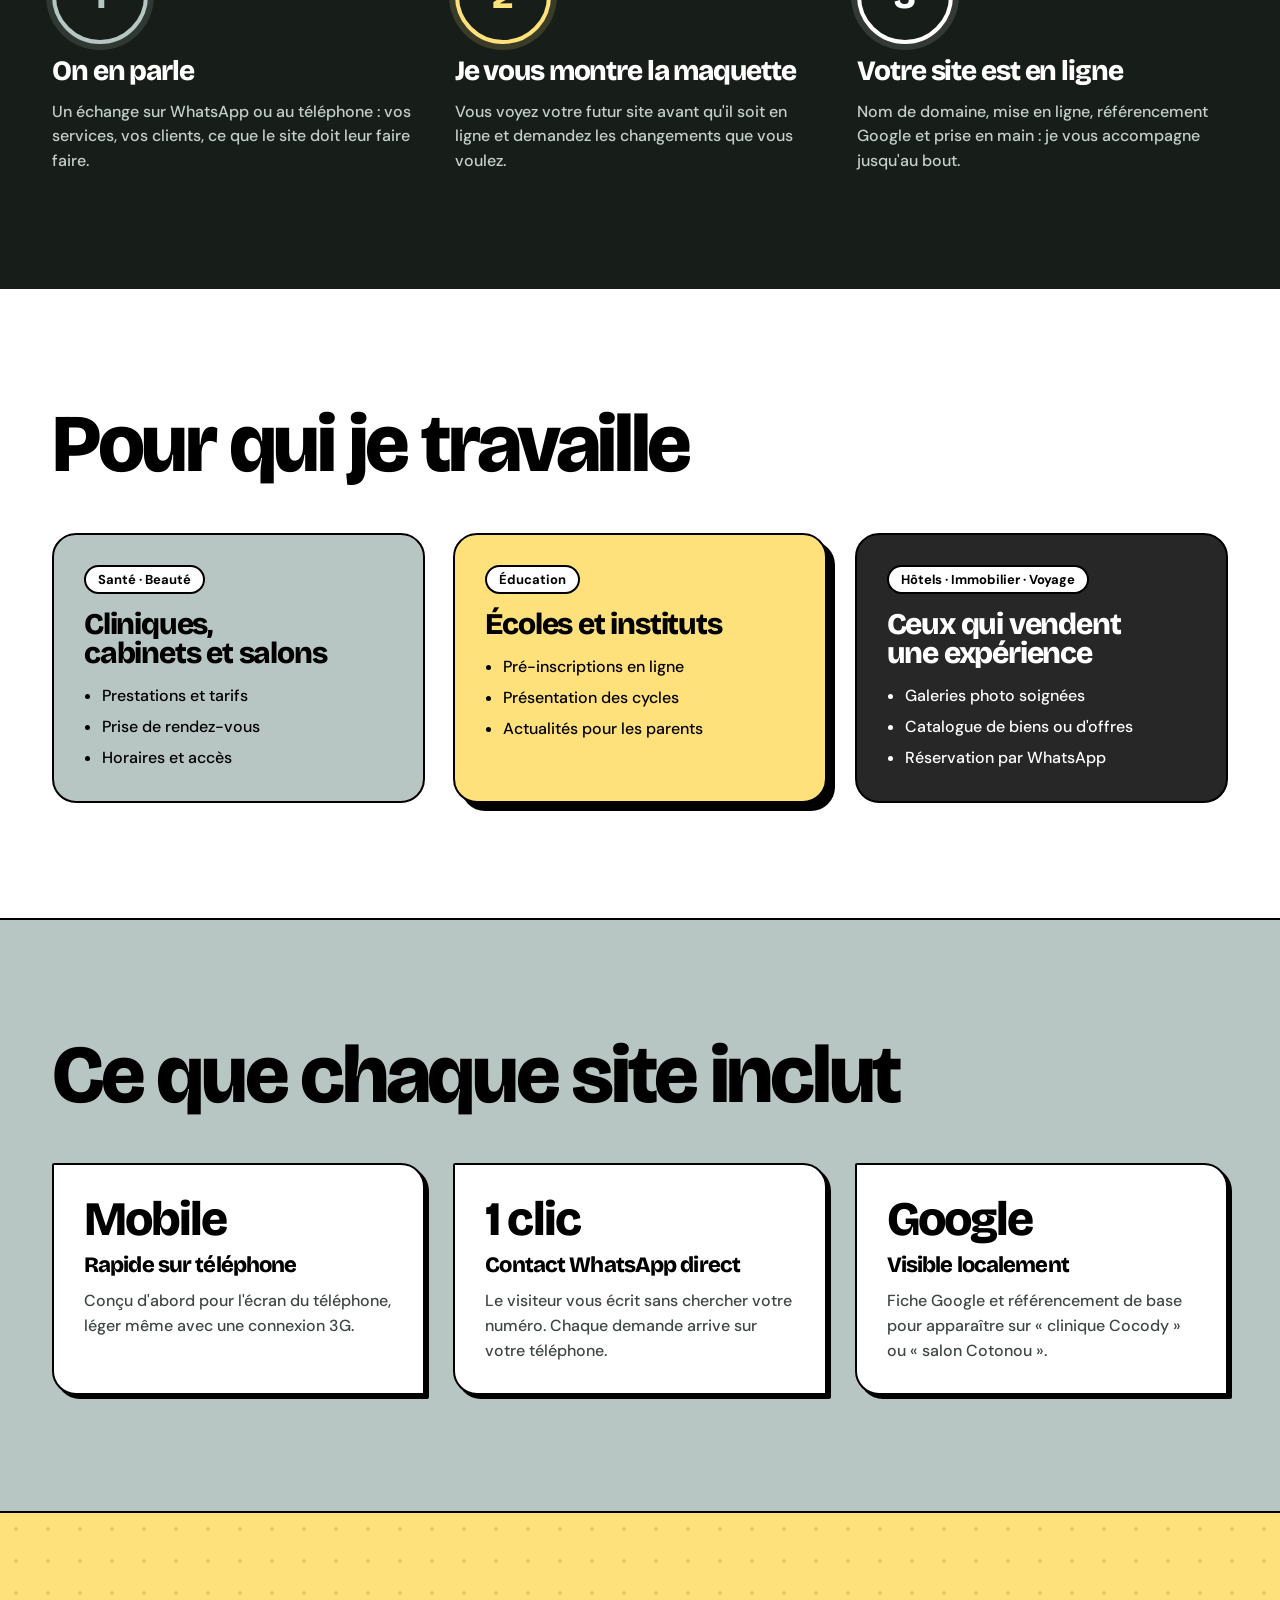
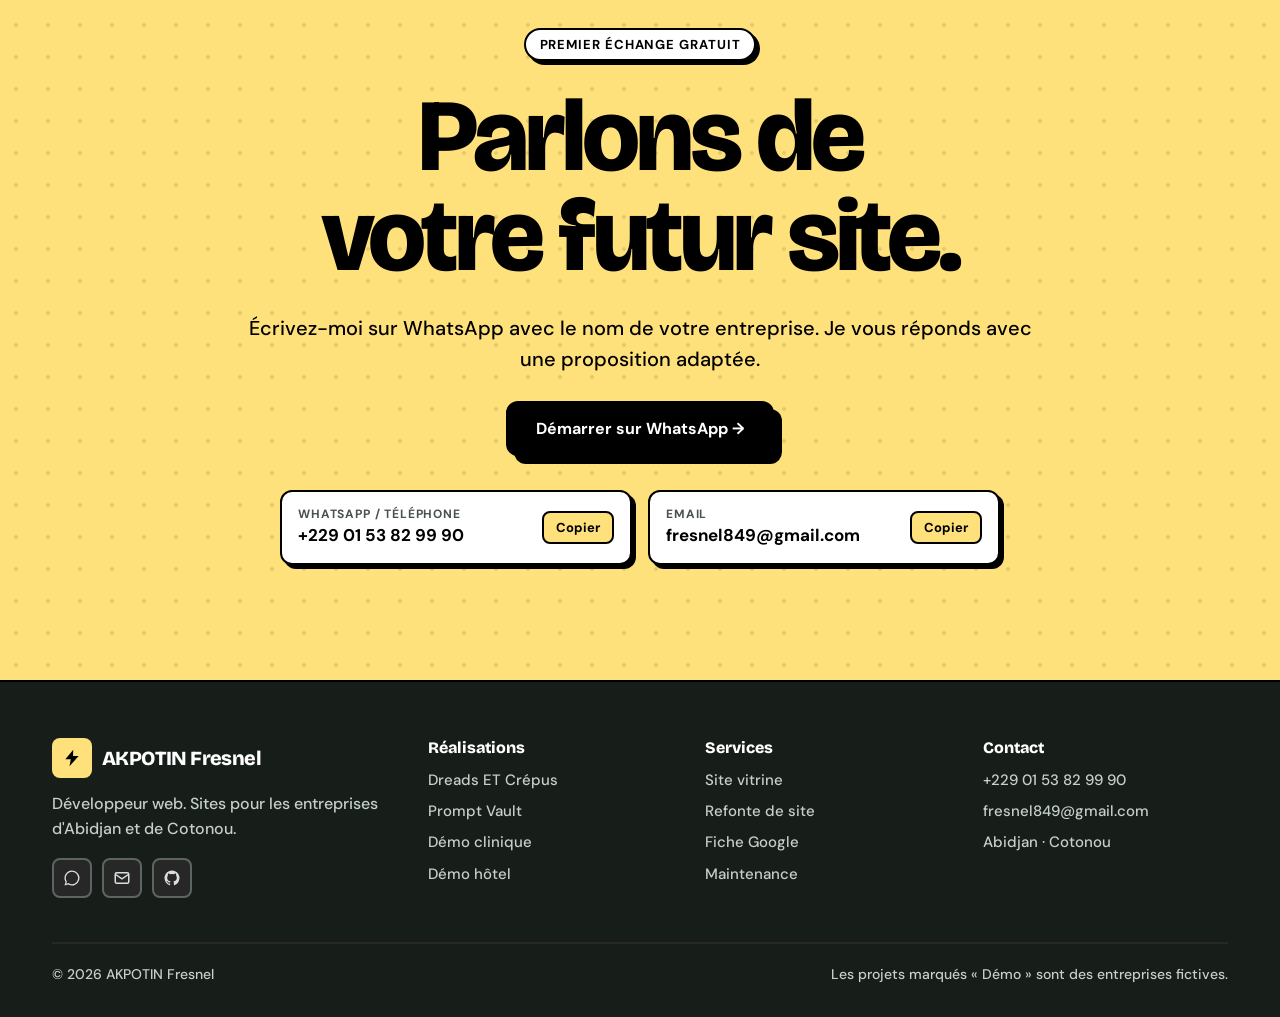
==== commit fb8897aa: "Portfolio: vraies réalisations, démos clinique et hôtel, animations Co-Authored-By: Claude Opus 5.5 " ====
--- a/index.html
+++ b/index.html
@@ -3,136 +3,162 @@
 <head>
 <meta charset="utf-8">
 <meta name="viewport" content="width=device-width,initial-scale=1,viewport-fit=cover">
-<meta name="description" content="AKPOTIN Fresnel, développeur web à Abidjan et Cotonou : sites rapides sur mobile pour cliniques, écoles, hôtels et agences immobilières.">
-<title>Portfolio AKPOTIN Fresnel</title>
+<title>AKPOTIN Fresnel · Développeur web à Abidjan &amp; Cotonou</title>
+<meta name="description" content="AKPOTIN Fresnel, développeur web : sites rapides sur mobile pour salons, cliniques, écoles, hôtels et agences d'Abidjan et de Cotonou.">
+<meta property="og:title" content="AKPOTIN Fresnel · Développeur web">
+<meta property="og:description" content="Des sites qui font venir les clients. Abidjan & Cotonou.">
+<meta property="og:image" content="img/dreads.jpg">
 <link rel="preconnect" href="https://fonts.googleapis.com">
 <link rel="stylesheet" href="https://fonts.googleapis.com/css2?family=Bricolage+Grotesque:opsz,wght@12..96,500;12..96,700;12..96,800&family=DM+Sans:opsz,wght@9..40,500;9..40,700&display=swap">
 <style>
-/* Layout : landing néo-brutaliste empilée — hero jaune, bandeau charbon, problème/solution, réalisations (4 démos), méthode sombre, pour qui, engagements, CTA, pied de page */
+/* Néo-brutalisme : jaune #ffe17c, charbon #171e19, sauge #b7c6c2, bordures 2px, ombres dures sans flou */
 :root{
-  --yellow:#ffe17c; --charcoal:#171e19; --sage:#b7c6c2; --black:#000000; --white:#ffffff;
-  --paper:#ffffff; --card:#ffffff; --ink:#000000; --muted:#3f4742; --soft:#f4f4f5; --dark2:#272727;
-  --line:#000000; --shadow:#000000; --star:#ffbc2e;
-  --f-display:"Bricolage Grotesque","Arial Black",ui-sans-serif,system-ui,sans-serif;
-  --f-body:"DM Sans",ui-sans-serif,system-ui,-apple-system,sans-serif;
+  --yellow:#ffe17c; --charcoal:#171e19; --sage:#b7c6c2; --black:#000; --white:#fff; --dark2:#272727; --soft:#f4f4f5; --muted:#3f4742;
+  --f-display:"Bricolage Grotesque","Arial Black",system-ui,sans-serif;
+  --f-body:"DM Sans",system-ui,-apple-system,sans-serif;
+  --ease:cubic-bezier(.175,.885,.32,1.275);
 }
-@media (prefers-color-scheme:dark){:root:not([data-theme="light"]){
-  --paper:#1d2520; --card:#222b25; --ink:#f2f4f1; --muted:#b4beb9; --soft:#262e29; color-scheme:dark}}
-:root[data-theme="dark"]{--paper:#1d2520; --card:#222b25; --ink:#f2f4f1; --muted:#b4beb9; --soft:#262e29; color-scheme:dark}
-
 *{box-sizing:border-box}
-html{scroll-behavior:smooth;scroll-padding-top:calc(88px + env(safe-area-inset-top,0px))}
-body{background:var(--paper);color:var(--ink);font:500 16px/1.55 var(--f-body);margin:0}
-h1,h2,h3{font-family:var(--f-display);font-weight:800;letter-spacing:-.035em;line-height:1;margin:0;text-wrap:balance}
-p{margin:0}
-a{color:inherit}
-.in{max-width:1200px;margin:0 auto;padding-inline:16px}
+html{scroll-behavior:smooth;scroll-padding-top:90px}
+body{margin:0;background:var(--white);color:var(--black);font:500 16px/1.55 var(--f-body);overflow-x:hidden}
+h1,h2,h3{font-family:var(--f-display);font-weight:800;letter-spacing:-.04em;line-height:.98;margin:0;text-wrap:balance}
+p{margin:0} a{color:inherit} img{max-width:100%;display:block}
+.in{max-width:1240px;margin:0 auto;padding-inline:16px}
 @media (min-width:700px){.in{padding-inline:32px}}
-section{padding-block:clamp(56px,8vw,104px)}
+section{padding-block:clamp(64px,9vw,120px)}
 .dots{background-color:var(--yellow);background-image:radial-gradient(circle,rgb(0 0 0 / .1) 1.6px,transparent 1.8px);background-size:32px 32px}
-.eyebrow{display:inline-flex;align-items:center;gap:8px;font:700 13px var(--f-body);text-transform:uppercase;letter-spacing:.08em;background:var(--white);color:var(--black);border:2px solid var(--line);border-radius:999px;padding:6px 14px;box-shadow:4px 4px 0 0 var(--shadow)}
-.h2{font-size:clamp(36px,5.5vw,64px)}
-.lead{font-size:clamp(17px,1.6vw,19px);max-width:60ch}
+.h2{font-size:clamp(40px,6.4vw,84px)}
+.lead{font-size:clamp(17px,1.6vw,20px);max-width:58ch}
+.pill{display:inline-flex;align-items:center;gap:8px;background:var(--white);border:2px solid var(--black);border-radius:999px;padding:6px 14px;font:700 13px var(--f-body);text-transform:uppercase;letter-spacing:.07em;box-shadow:4px 4px 0 var(--black)}
+.live{width:9px;height:9px;border-radius:50%;background:#22c55e;box-shadow:0 0 0 0 rgb(34 197 94 / .6);animation:ping 1.8s infinite}
+@keyframes ping{70%{box-shadow:0 0 0 9px rgb(34 197 94 / 0)}100%{box-shadow:0 0 0 0 rgb(34 197 94 / 0)}}
+:focus-visible{outline:3px solid var(--black);outline-offset:3px}
 
 /* boutons */
-.btn{display:inline-flex;align-items:center;gap:10px;font:700 16px var(--f-body);text-decoration:none;padding:14px 26px;border:2px solid var(--line);border-radius:12px;cursor:pointer;transition:transform .2s cubic-bezier(.175,.885,.32,1.275),box-shadow .2s cubic-bezier(.175,.885,.32,1.275)}
-.btn-dark{background:var(--black);color:var(--white);box-shadow:8px 8px 0 0 var(--shadow)}
-.btn-dark:hover,.btn-dark:focus-visible{transform:translate(4px,4px);box-shadow:4px 4px 0 0 var(--shadow)}
-.btn-light{background:var(--white);color:var(--black);box-shadow:4px 4px 0 0 var(--shadow)}
-.btn-light:hover,.btn-light:focus-visible{transform:translate(4px,4px);box-shadow:0 0 0 0 var(--shadow)}
-.btn-sm{padding:10px 18px;font-size:15px;box-shadow:4px 4px 0 0 var(--shadow)}
-.btn-sm:hover,.btn-sm:focus-visible{transform:translate(4px,4px);box-shadow:0 0 0 0 var(--shadow)}
-:focus-visible{outline:3px solid var(--black);outline-offset:3px}
-
-/* navigation */
-header.nav{position:sticky;top:env(safe-area-inset-top,0px);z-index:20;background:var(--yellow);border-bottom:2px solid var(--line);color:var(--black)}
+.btn{display:inline-flex;align-items:center;gap:10px;font:700 16px var(--f-body);text-decoration:none;padding:15px 28px;border:2px solid var(--black);border-radius:12px;cursor:pointer;transition:transform .2s var(--ease),box-shadow .2s var(--ease)}
+.btn-dark{background:var(--black);color:var(--white);box-shadow:8px 8px 0 var(--black)}
+.btn-dark:hover{transform:translate(4px,4px);box-shadow:4px 4px 0 var(--black)}
+.on-dark .btn-dark{border-color:var(--yellow);box-shadow:8px 8px 0 var(--yellow)}
+.on-dark .btn-dark:hover{box-shadow:4px 4px 0 var(--yellow)}
+.btn-light{background:var(--white);color:var(--black);box-shadow:4px 4px 0 var(--black)}
+.btn-light:hover{transform:translate(4px,4px);box-shadow:0 0 0 var(--black)}
+.btn-sm{padding:10px 18px;font-size:15px;box-shadow:4px 4px 0 var(--black)}
+.btn-sm:hover{transform:translate(4px,4px);box-shadow:0 0 0 var(--black)}
+
+/* nav */
+header.nav{position:fixed;top:0;left:0;right:0;z-index:50;background:var(--yellow);border-bottom:2px solid var(--black);padding-top:env(safe-area-inset-top,0px)}
 .nav .in{height:80px;display:flex;align-items:center;justify-content:space-between;gap:16px}
 .logo{display:flex;align-items:center;gap:10px;text-decoration:none;font:800 20px var(--f-display);letter-spacing:-.03em;white-space:nowrap}
-.logo i{width:40px;height:40px;background:var(--black);border-radius:8px;display:grid;place-items:center;flex:none}
+.logo i{width:40px;height:40px;background:var(--black);border-radius:8px;display:grid;place-items:center;flex:none;transition:transform .4s var(--ease)}
+.logo:hover i{transform:rotate(-12deg) scale(1.08)}
 .links{display:flex;gap:28px;font-weight:700}
-.links a{text-decoration:none}
-.links a:hover{text-decoration:underline;text-decoration-thickness:2px;text-underline-offset:5px}
-@media (max-width:860px){.links{display:none}}
-@media (max-width:440px){.logo span{font-size:17px}.nav .btn-sm span{display:none}}
+.links a{text-decoration:none;position:relative}
+.links a::after{content:"";position:absolute;left:0;right:0;bottom:-4px;height:3px;background:var(--black);transform:scaleX(0);transform-origin:left;transition:transform .25s}
+.links a:hover::after{transform:scaleX(1)}
+@media (max-width:900px){.links{display:none}}
+@media (max-width:440px){.logo span{font-size:16px}.nav .btn-sm span{display:none}}
+.progress{position:absolute;left:0;bottom:-2px;height:4px;background:var(--black);width:0}
 
 /* hero */
-.hero{border-bottom:2px solid var(--line);color:var(--black)}
-.hero .in{display:grid;grid-template-columns:minmax(0,1.05fr) minmax(0,1fr);gap:clamp(36px,5vw,64px);align-items:center}
-@media (max-width:960px){.hero .in{grid-template-columns:minmax(0,1fr)}}
-.hero h1{font-size:clamp(46px,8.4vw,104px);margin-top:26px}
-.stroke{color:transparent;-webkit-text-stroke:2px var(--black)}
-.hero .lead{margin-top:24px}
-.ctas{display:flex;flex-wrap:wrap;gap:18px;margin-top:34px}
-.facts{display:flex;flex-wrap:wrap;gap:10px 22px;margin-top:30px;font-weight:700;font-size:14px}
-.facts span{display:flex;align-items:center;gap:8px}
-.facts span::before{content:"";width:10px;height:10px;background:var(--black);border-radius:2px}
-
-/* maquette navigateur */
-.browser{background:var(--white);color:var(--black);border:2px solid var(--line);border-radius:16px;box-shadow:12px 12px 0 0 var(--shadow);overflow:hidden;min-width:0}
-.bar{background:var(--black);display:flex;align-items:center;gap:7px;padding:11px 14px}
-.bar b{width:11px;height:11px;border-radius:50%;display:block}
-.bar .url{margin-left:10px;flex:1;min-width:0;background:#2a2f2c;color:#cfd6d2;border-radius:6px;font:500 12px var(--f-body);padding:4px 10px;white-space:nowrap;overflow:hidden;text-overflow:ellipsis}
-.shot{padding:16px;display:grid;gap:12px}
-.s-nav{display:flex;justify-content:space-between;align-items:center;font:800 15px var(--f-display);letter-spacing:-.02em}
-.s-nav small{display:flex;gap:12px;font:500 11px var(--f-body);color:#4a524d}
-.s-hero{background:var(--charcoal);color:var(--white);border-radius:10px;padding:20px;display:grid;gap:10px}
-.s-hero h4{font:800 clamp(20px,2.4vw,28px)/1.05 var(--f-display);letter-spacing:-.03em;margin:0}
-.s-hero p{font-size:12.5px;color:#c9d3cf;max-width:34ch}
-.s-btns{display:flex;gap:8px;flex-wrap:wrap}
-.s-btns span{font:700 11.5px var(--f-body);padding:6px 11px;border-radius:7px;border:2px solid var(--black)}
-.s-btns .y{background:var(--yellow);color:var(--black)}
-.s-btns .w{background:#25d366;color:var(--black)}
-.s-grid{display:grid;grid-template-columns:repeat(3,minmax(0,1fr));gap:10px}
-.s-card{background:var(--sage);border:2px solid var(--black);border-radius:8px;padding:10px;font-size:11.5px;line-height:1.3}
-.s-card b{display:block;font:800 13px var(--f-display);margin-bottom:3px}
-.s-card.alt{background:var(--yellow)}
-
-/* bandeau défilant */
-.marquee{background:var(--charcoal);border-bottom:2px solid var(--line);overflow:hidden;padding-block:22px}
-.track{display:flex;width:max-content;animation:slide 38s linear infinite}
-.track span{font:800 clamp(22px,3vw,34px) var(--f-display);letter-spacing:-.02em;color:var(--sage);opacity:.5;padding-inline:28px;white-space:nowrap}
-.track span::after{content:"✦";margin-left:56px;font-size:.6em;vertical-align:middle}
+.hero{padding-top:calc(80px + env(safe-area-inset-top,0px) + clamp(40px,6vw,72px));padding-bottom:clamp(56px,8vw,96px);border-bottom:2px solid var(--black);position:relative;overflow:hidden}
+.hero .in{display:grid;grid-template-columns:minmax(0,1.05fr) minmax(0,1fr);gap:clamp(40px,5vw,72px);align-items:center}
+@media (max-width:1000px){.hero .in{grid-template-columns:minmax(0,1fr)}}
+.hero h1{font-size:clamp(46px,6.4vw,96px);margin-top:28px}
+.hero h1 .ln{display:block;overflow:hidden;padding-bottom:.06em}
+.hero h1 .ln>span{display:inline-block;animation:rise .9s var(--ease) both}
+.hero h1 .ln:nth-child(2)>span{animation-delay:.1s}.hero h1 .ln:nth-child(3)>span{animation-delay:.2s}
+@keyframes rise{from{transform:translateY(105%)}}
+.swap{display:inline-grid;vertical-align:bottom}
+.swap b{grid-area:1/1;color:transparent;-webkit-text-stroke:2.5px var(--black);font-weight:800;transition:transform .55s var(--ease),opacity .4s}
+.swap b:not(.cur){transform:translateY(80%) rotate(6deg);opacity:0}
+.swap b.out{transform:translateY(-80%) rotate(-6deg);opacity:0}
+.hero .lead{margin-top:26px}
+.ctas{display:flex;flex-wrap:wrap;gap:18px;margin-top:36px}
+.trust{display:flex;flex-wrap:wrap;gap:10px;margin-top:34px}
+.trust span{background:var(--white);border:2px solid var(--black);border-radius:8px;padding:6px 12px;font-weight:700;font-size:14px}
+
+/* éventail de captures */
+.fan{position:relative;aspect-ratio:1/0.92;--mx:0;--my:0}
+.fan .card{position:absolute;width:78%;border:2px solid var(--black);border-radius:14px;overflow:hidden;background:var(--white);box-shadow:10px 10px 0 var(--black);transition:transform .8s var(--ease)}
+.fan .card .bar{background:var(--black);display:flex;gap:6px;padding:9px 12px}
+.fan .card .bar b{width:10px;height:10px;border-radius:50%;display:block}
+.fan .card img{aspect-ratio:16/10;object-fit:cover;object-position:top;width:100%}
+.fan .c1{left:0;top:4%;transform:rotate(-7deg) translate(calc(var(--mx)*-14px),calc(var(--my)*-10px));z-index:1}
+.fan .c2{right:0;top:0;transform:rotate(5deg) translate(calc(var(--mx)*-8px),calc(var(--my)*-6px));z-index:2}
+.fan .c3{left:10%;bottom:0;transform:rotate(-1deg) translate(calc(var(--mx)*12px),calc(var(--my)*10px));z-index:3}
+.fan .phone{position:absolute;right:2%;bottom:-2%;width:26%;border:2px solid var(--black);border-radius:22px;overflow:hidden;background:var(--black);padding:6px;box-shadow:8px 8px 0 var(--black);z-index:4;transform:rotate(6deg) translate(calc(var(--mx)*20px),calc(var(--my)*16px));transition:transform .8s var(--ease)}
+.fan .phone img{border-radius:16px;aspect-ratio:390/844;object-fit:cover;object-position:top}
+.fan.ready .card,.fan.ready .phone{animation:none}
+.fan .card,.fan .phone{animation:deal 1s var(--ease) both}
+.fan .c2{animation-delay:.12s}.fan .c3{animation-delay:.24s}.fan .phone{animation-delay:.4s}
+@keyframes deal{from{opacity:0;translate:0 60px}}
+.sticker{position:absolute;left:-6%;top:-8%;width:132px;height:132px;z-index:5;display:grid;place-items:center}
+.sticker svg{position:absolute;inset:0;animation:spin 14s linear infinite}
+.sticker i{position:relative;z-index:1;width:62px;height:62px;border-radius:50%;background:var(--black);display:grid;place-items:center;font:800 24px var(--f-display);color:var(--yellow);font-style:normal;border:2px solid var(--black)}
+@keyframes spin{to{transform:rotate(360deg)}}
+@media (max-width:600px){.sticker{width:96px;height:96px;left:-2%;top:-10%}.sticker i{width:46px;height:46px;font-size:18px}}
+
+/* bandeau */
+.marquee{background:var(--charcoal);border-bottom:2px solid var(--black);overflow:hidden;padding-block:24px}
+.track{display:flex;width:max-content;animation:slide 40s linear infinite}
+.track span{font:800 clamp(24px,3.2vw,38px) var(--f-display);letter-spacing:-.02em;color:var(--sage);opacity:.5;padding-inline:26px;white-space:nowrap}
+.track span::after{content:"✦";margin-left:52px;font-size:.6em;vertical-align:middle;color:var(--yellow)}
 @keyframes slide{to{transform:translateX(-50%)}}
-@media (prefers-reduced-motion:reduce){.track{animation:none;flex-wrap:wrap;width:auto}.btn{transition:none}html{scroll-behavior:auto}}
+
+/* chiffres */
+.stats{display:grid;grid-template-columns:repeat(4,minmax(0,1fr));border-bottom:2px solid var(--black)}
+.stats div{padding:28px 24px;border-right:2px solid var(--black);display:grid;gap:4px}
+.stats div:last-child{border-right:0}
+.stats strong{font:800 clamp(40px,5vw,64px)/1 var(--f-display);letter-spacing:-.04em;font-variant-numeric:tabular-nums}
+.stats span{font-weight:700;color:var(--muted)}
+@media (max-width:760px){.stats{grid-template-columns:repeat(2,minmax(0,1fr))}.stats div:nth-child(2){border-right:0}.stats div:nth-child(-n+2){border-bottom:2px solid var(--black)}}
+
+/* réalisations */
+.work .head{display:flex;flex-wrap:wrap;justify-content:space-between;align-items:end;gap:20px;margin-bottom:56px}
+.work .head p{max-width:44ch;font-size:18px}
+.projects{display:grid;gap:56px}
+.proj{display:grid;grid-template-columns:minmax(0,1.35fr) minmax(0,1fr);gap:clamp(28px,4vw,56px);align-items:center}
+.proj:nth-child(even){grid-template-columns:minmax(0,1fr) minmax(0,1.35fr)}
+.proj:nth-child(even) .shot{order:2}
+@media (max-width:900px){.proj,.proj:nth-child(even){grid-template-columns:minmax(0,1fr)}.proj:nth-child(even) .shot{order:0}}
+.shot{position:relative;padding:0 6% 8% 0}
+.browser{border:2px solid var(--black);border-radius:16px;overflow:hidden;background:var(--white);box-shadow:12px 12px 0 var(--black);transition:transform .3s var(--ease),box-shadow .3s var(--ease)}
+.proj:hover .browser{transform:translate(-4px,-4px);box-shadow:16px 16px 0 var(--black)}
+.browser .bar{background:var(--black);display:flex;align-items:center;gap:7px;padding:11px 14px}
+.browser .bar b{width:11px;height:11px;border-radius:50%;display:block}
+.browser .url{margin-left:10px;flex:1;min-width:0;background:#2a2f2c;color:#cfd6d2;border-radius:6px;font:500 12.5px var(--f-body);padding:4px 10px;white-space:nowrap;overflow:hidden;text-overflow:ellipsis}
+.screen{aspect-ratio:16/10;background-size:100% auto;background-repeat:no-repeat;background-position:50% 0;transition:background-position 7s cubic-bezier(.45,.05,.4,1)}
+.proj:hover .screen,.proj.auto .screen{background-position:50% 100%}
+.mob{position:absolute;right:0;bottom:0;width:24%;min-width:92px;border:2px solid var(--black);border-radius:20px;background:var(--black);padding:5px;box-shadow:6px 6px 0 var(--black);transform:rotate(4deg);transition:transform .4s var(--ease)}
+.proj:hover .mob{transform:rotate(0) translateY(-8px)}
+.mob img{border-radius:15px;aspect-ratio:390/844;object-fit:cover;object-position:top;width:100%}
+.hint{position:absolute;left:14px;bottom:calc(8% + 14px);background:var(--yellow);border:2px solid var(--black);border-radius:8px;padding:4px 10px;font:700 12px var(--f-body);box-shadow:3px 3px 0 var(--black);transition:opacity .3s}
+.proj:hover .hint{opacity:0}
+.info{display:grid;gap:16px;align-content:start}
+.kind{justify-self:start;font:700 13px var(--f-body);text-transform:uppercase;letter-spacing:.07em;border:2px solid var(--black);border-radius:999px;padding:4px 12px}
+.k-client{background:var(--yellow)} .k-prod{background:var(--sage)} .k-demo{background:var(--white)}
+.info h3{font-size:clamp(34px,4vw,52px)}
+.info p{font-size:17px;color:var(--muted);max-width:46ch}
+.feats{display:flex;flex-wrap:wrap;gap:8px}
+.feats span{font:700 13.5px var(--f-body);background:var(--soft);border:2px solid var(--black);border-radius:8px;padding:4px 10px}
+.info .btn{justify-self:start;margin-top:6px}
+.num{font:800 15px var(--f-display);color:var(--muted)}
 
 /* problème / solution */
-.ps{background:var(--paper)}
-.ps .head{display:grid;gap:16px;margin-bottom:44px}
-.duo{display:grid;grid-template-columns:repeat(2,minmax(0,1fr));gap:32px}
+.ps{border-top:2px solid var(--black)}
+.duo{display:grid;grid-template-columns:repeat(2,minmax(0,1fr));gap:32px;margin-top:48px}
 @media (max-width:800px){.duo{grid-template-columns:minmax(0,1fr)}}
-.pcard{border-radius:24px;padding:clamp(24px,3vw,36px);display:grid;gap:20px;align-content:start}
-.pcard h3{font-size:clamp(26px,3vw,34px)}
+.pcard{border-radius:24px;padding:clamp(24px,3vw,40px);display:grid;gap:22px;align-content:start}
+.pcard h3{font-size:clamp(28px,3vw,38px)}
 .pcard.bad{background:var(--soft);border:2px dashed #8a918d;opacity:.75}
-.pcard.good{background:var(--yellow);color:var(--black);border:2px solid var(--line);box-shadow:8px 8px 0 0 var(--shadow)}
+.pcard.good{background:var(--yellow);border:2px solid var(--black);box-shadow:8px 8px 0 var(--black)}
 .ticks{list-style:none;margin:0;padding:0;display:grid;gap:14px;font-weight:700;font-size:17px}
-.ticks li{display:grid;grid-template-columns:28px minmax(0,1fr);gap:12px;align-items:start}
-.ticks svg{width:28px;height:28px;flex:none}
-
-/* réalisations */
-.work{border-block:2px solid var(--line);color:var(--black)}
-.work .head{display:flex;flex-wrap:wrap;justify-content:space-between;align-items:end;gap:20px;margin-bottom:44px}
-.work .head p{max-width:46ch;font-size:17px}
-.projects{display:grid;grid-template-columns:repeat(2,minmax(0,1fr));gap:32px}
-@media (max-width:860px){.projects{grid-template-columns:minmax(0,1fr)}}
-.proj{background:var(--card);color:var(--ink);border:2px solid var(--line);border-radius:16px;box-shadow:4px 4px 0 0 var(--shadow);display:grid;grid-template-rows:auto 1fr;overflow:hidden;transition:transform .2s,box-shadow .2s}
-.proj:hover{transform:translate(-2px,-2px);box-shadow:8px 8px 0 0 var(--shadow)}
-.proj .browser{border:0;border-bottom:2px solid var(--line);border-radius:0;box-shadow:none}
-.proj .body{padding:22px;display:grid;gap:14px;align-content:start}
-.proj .top{display:flex;align-items:center;gap:14px}
-.ico{width:56px;height:56px;border:2px solid var(--line);border-radius:12px;background:var(--sage);display:grid;place-items:center;flex:none;transition:background .2s}
-.proj:hover .ico{background:var(--yellow)}
-.ico svg{width:28px;height:28px}
-.proj h3{font-size:clamp(22px,2.4vw,26px)}
-.tag{font:700 12px var(--f-body);text-transform:uppercase;letter-spacing:.07em;color:var(--muted)}
-.chips{display:flex;flex-wrap:wrap;gap:8px}
-.chip{font:700 13px var(--f-body);border:2px solid var(--line);border-radius:999px;padding:3px 11px;background:var(--paper)}
-.demo-note{font-size:13px;color:var(--muted)}
+.ticks li{display:grid;grid-template-columns:28px minmax(0,1fr);gap:12px}
 
 /* méthode */
 .how{background:var(--charcoal);color:var(--white)}
-.how .head{display:grid;gap:16px;margin-bottom:56px;max-width:720px}
-.how .lead{color:#c5cfcb}
-.steps{display:grid;grid-template-columns:repeat(3,minmax(0,1fr));gap:32px;position:relative}
+.how .lead{color:#c5cfcb;margin-top:18px}
+.steps{display:grid;grid-template-columns:repeat(3,minmax(0,1fr));gap:32px;position:relative;margin-top:64px}
 .steps::before{content:"";position:absolute;left:12%;right:12%;top:48px;height:4px;background:var(--dark2)}
 @media (max-width:820px){.steps{grid-template-columns:minmax(0,1fr)}.steps::before{display:none}}
 .step{position:relative;display:grid;gap:14px;justify-items:start}
@@ -140,60 +166,62 @@
 .c1{border:4px solid var(--sage);color:var(--sage);box-shadow:0 0 0 6px rgb(183 198 194 / .15)}
 .c2{border:4px solid var(--yellow);color:var(--yellow);box-shadow:0 0 0 6px rgb(255 225 124 / .15)}
 .c3{border:4px solid var(--white);color:var(--white);box-shadow:0 0 0 6px rgb(255 255 255 / .12)}
-.step h3{font-size:26px}
+.step h3{font-size:28px}
 .step p{color:#c5cfcb;max-width:34ch}
 
 /* pour qui */
-.who{background:var(--paper)}
-.who .head{display:grid;gap:16px;margin-bottom:44px}
-.bento{display:grid;grid-template-columns:repeat(3,minmax(0,1fr));gap:28px}
+.bento{display:grid;grid-template-columns:repeat(3,minmax(0,1fr));gap:28px;margin-top:48px}
 @media (max-width:900px){.bento{grid-template-columns:minmax(0,1fr)}}
-.bcard{border:2px solid var(--line);border-radius:24px;padding:28px;display:grid;gap:16px;align-content:start}
-.bcard .pill{justify-self:start;background:var(--white);color:var(--black);border:2px solid var(--line);border-radius:999px;font:700 13px var(--f-body);padding:4px 12px}
-.bcard h3{font-size:28px}
+.bcard{border:2px solid var(--black);border-radius:24px;padding:30px;display:grid;gap:16px;align-content:start;transition:transform .3s var(--ease)}
+.bcard:hover{transform:rotate(-1.2deg) translateY(-6px)}
+.bcard .tagw{justify-self:start;background:var(--white);color:var(--black);border:2px solid var(--black);border-radius:999px;font:700 13px var(--f-body);padding:4px 12px}
+.bcard h3{font-size:30px}
 .bcard ul{margin:0;padding-left:18px;display:grid;gap:6px}
-.b1{background:var(--sage);color:var(--black)}
-.b2{background:var(--yellow);color:var(--black);box-shadow:8px 8px 0 0 var(--shadow)}
-.b3{background:var(--dark2);color:var(--white)}
-
-/* engagements */
-.promise{background:var(--sage);border-block:2px solid var(--line);color:var(--black)}
-.promise .head{display:grid;gap:16px;margin-bottom:44px}
-.pgrid{display:grid;grid-template-columns:repeat(3,minmax(0,1fr));gap:28px}
+.b1{background:var(--sage)} .b2{background:var(--yellow);box-shadow:8px 8px 0 var(--black)} .b3{background:var(--dark2);color:var(--white)}
+
+/* inclus */
+.promise{background:var(--sage);border-block:2px solid var(--black)}
+.pgrid{display:grid;grid-template-columns:repeat(3,minmax(0,1fr));gap:28px;margin-top:48px}
 @media (max-width:900px){.pgrid{grid-template-columns:minmax(0,1fr)}}
-.pr{background:var(--card);color:var(--ink);border:2px solid var(--line);border-radius:2px 24px 2px 24px;padding:28px;display:grid;gap:12px;align-content:start;box-shadow:4px 4px 0 0 var(--shadow)}
-.pr .big{font:800 44px/1 var(--f-display);letter-spacing:-.04em}
+.pr{background:var(--white);border:2px solid var(--black);border-radius:2px 24px 2px 24px;padding:30px;display:grid;gap:12px;align-content:start;box-shadow:4px 4px 0 var(--black)}
+.pr .big{font:800 48px/1 var(--f-display);letter-spacing:-.04em}
 .pr h3{font-size:22px}
 .pr p{color:var(--muted)}
 
-/* CTA final */
-.final{border-bottom:2px solid var(--line);color:var(--black);text-align:center}
-.final .in{display:grid;justify-items:center;gap:24px}
-.final h2{font-size:clamp(40px,7vw,88px);max-width:14ch}
+/* final */
+.final{text-align:center;border-bottom:2px solid var(--black)}
+.final .in{display:grid;justify-items:center;gap:26px}
+.final h2{font-size:clamp(46px,8vw,110px);max-width:13ch}
 .contact{display:grid;grid-template-columns:repeat(2,minmax(0,1fr));gap:16px;width:min(720px,100%);margin-top:8px;text-align:left}
 @media (max-width:640px){.contact{grid-template-columns:minmax(0,1fr)}}
-.cbox{background:var(--white);border:2px solid var(--line);border-radius:12px;box-shadow:4px 4px 0 0 var(--shadow);padding:14px 16px;display:flex;align-items:center;justify-content:space-between;gap:12px;min-width:0}
+.cbox{background:var(--white);border:2px solid var(--black);border-radius:12px;box-shadow:4px 4px 0 var(--black);padding:14px 16px;display:flex;align-items:center;justify-content:space-between;gap:12px;min-width:0}
 .cbox div{min-width:0}
 .cbox small{display:block;font:700 12px var(--f-body);text-transform:uppercase;letter-spacing:.07em;color:#4a524d}
-.cbox strong{display:block;font-size:17px;overflow-wrap:anywhere;user-select:all}
-.copy{font:700 13px var(--f-body);background:var(--yellow);color:var(--black);border:2px solid var(--line);border-radius:8px;padding:6px 12px;cursor:pointer;flex:none}
+.cbox strong{display:block;font-size:17px;overflow-wrap:anywhere}
+.copy{font:700 13px var(--f-body);background:var(--yellow);border:2px solid var(--black);border-radius:8px;padding:6px 12px;cursor:pointer;flex:none}
 .copy:hover{background:var(--sage)}
 
-/* pied de page */
 footer{background:var(--charcoal);color:#c5cfcb;padding-block:56px 32px}
 .fgrid{display:grid;grid-template-columns:1.4fr repeat(3,minmax(0,1fr));gap:32px}
 @media (max-width:820px){.fgrid{grid-template-columns:repeat(2,minmax(0,1fr))}}
 @media (max-width:480px){.fgrid{grid-template-columns:minmax(0,1fr)}}
-footer h4{font:800 16px var(--f-display);color:var(--white);margin:0 0 12px;letter-spacing:-.01em}
+footer h4{font:800 16px var(--f-display);color:var(--white);margin:0 0 12px}
 footer ul{list-style:none;margin:0;padding:0;display:grid;gap:8px;font-size:15px}
-footer a{text-decoration:none}
-footer a:hover{color:var(--yellow)}
+footer a{text-decoration:none} footer a:hover{color:var(--yellow)}
 .social{display:flex;gap:10px;margin-top:16px}
 .social a{width:40px;height:40px;display:grid;place-items:center;background:var(--dark2);border:2px solid #5d6560;border-radius:8px;color:#d9dfdc;transition:background .2s,color .2s,border-color .2s}
 .social a:hover{background:var(--yellow);color:var(--black);border-color:var(--black)}
-.social svg{width:18px;height:18px}
 .legal{margin-top:44px;padding-top:20px;border-top:2px solid var(--dark2);display:flex;flex-wrap:wrap;justify-content:space-between;gap:10px;font-size:14px}
+
+.wa-fab{position:fixed;right:18px;bottom:calc(18px + env(safe-area-inset-bottom,0px));z-index:40;width:60px;height:60px;border-radius:16px;background:#25d366;border:2px solid var(--black);box-shadow:4px 4px 0 var(--black);display:grid;place-items:center;transition:transform .2s var(--ease),box-shadow .2s var(--ease)}
+.wa-fab:hover{transform:translate(4px,4px);box-shadow:0 0 0 var(--black)}
+
+/* apparition au défilement : visible par défaut, animée seulement si JS actif */
+.js .rv{opacity:0;transform:translateY(36px);transition:opacity .8s,transform .8s var(--ease)}
+.js .rv.on{opacity:1;transform:none}
+@media (prefers-reduced-motion:reduce){*,*::before,*::after{animation:none!important;transition:none!important}.js .rv{opacity:1;transform:none}html{scroll-behavior:auto}}
 </style>
+<script>document.documentElement.classList.add('js')</script>
 </head>
 <body>
 
@@ -204,206 +232,201 @@
       <span>AKPOTIN Fresnel</span>
     </a>
     <nav class="links" aria-label="Sections">
-      <a href="#realisations">Réalisations</a>
-      <a href="#methode">Méthode</a>
-      <a href="#pour-qui">Pour qui</a>
-      <a href="#contact">Contact</a>
+      <a href="#realisations">Réalisations</a><a href="#methode">Méthode</a><a href="#pour-qui">Pour qui</a><a href="#contact">Contact</a>
     </nav>
     <a class="btn btn-dark btn-sm" href="https://wa.me/2290153829990?text=Bonjour%20Fresnel%2C%20je%20souhaite%20un%20site%20web%20pour%20mon%20entreprise." target="_blank" rel="noopener">
-      <svg width="18" height="18" viewBox="0 0 24 24" fill="currentColor" aria-hidden="true"><path d="M12 2a10 10 0 0 0-8.6 15.1L2 22l5-1.3A10 10 0 1 0 12 2Zm0 18.2c-1.5 0-3-.4-4.3-1.2l-.3-.2-3 .8.8-2.9-.2-.3A8.2 8.2 0 1 1 12 20.2Zm4.5-6.1c-.2-.1-1.5-.7-1.7-.8-.2-.1-.4-.1-.6.1l-.8 1c-.1.2-.3.2-.5.1a6.7 6.7 0 0 1-3.3-2.9c-.3-.4.2-.4.7-1.4.1-.2 0-.3 0-.5l-.8-1.8c-.2-.5-.4-.4-.6-.4h-.5a1 1 0 0 0-.7.3 3 3 0 0 0-.9 2.2c0 1.3.9 2.5 1 2.7.1.2 1.8 2.8 4.4 3.9 1.6.7 2.3.8 3.1.6.5-.1 1.5-.6 1.7-1.2.2-.6.2-1.1.2-1.2-.1-.1-.3-.2-.6-.3Z"/></svg>
+      <svg width="18" height="18" viewBox="0 0 24 24" fill="currentColor" aria-hidden="true"><path d="M12 2a10 10 0 0 0-8.6 15.1L2 22l5-1.3A10 10 0 1 0 12 2Zm4.5 12.1c-.2-.1-1.5-.7-1.7-.8-.2-.1-.4-.1-.6.1l-.8 1c-.1.2-.3.2-.5.1a6.7 6.7 0 0 1-3.3-2.9c-.3-.4.2-.4.7-1.4.1-.2 0-.3 0-.5l-.8-1.8c-.2-.5-.4-.4-.6-.4h-.5a1 1 0 0 0-.7.3 3 3 0 0 0-.9 2.2c0 1.3.9 2.5 1 2.7.1.2 1.8 2.8 4.4 3.9 1.6.7 2.3.8 3.1.6.5-.1 1.5-.6 1.7-1.2.2-.6.2-1.1.2-1.2-.1-.1-.3-.2-.6-.3Z"/></svg>
       <span>Écrivez-moi</span>
     </a>
   </div>
+  <div class="progress" id="progress"></div>
 </header>
 
 <main id="top">
   <section class="hero dots">
     <div class="in">
       <div>
-        <span class="eyebrow">● Disponible · Abidjan &amp; Cotonou</span>
-        <h1>Des sites qui font <span class="stroke">venir</span> les clients.</h1>
-        <p class="lead">Je suis AKPOTIN Fresnel, développeur web. Je crée des sites rapides sur mobile pour les cliniques, écoles, hôtels et agences d'Afrique de l'Ouest, avec un bouton WhatsApp qui transforme chaque visite en demande.</p>
+        <span class="pill"><span class="live"></span>Disponible · Abidjan &amp; Cotonou</span>
+        <h1>
+          <span class="ln"><span>Des sites qui</span></span>
+          <span class="ln"><span>font <span class="swap" id="swap"><b class="cur">appeler</b><b>réserver</b><b>acheter</b><b>revenir</b></span></span></span>
+          <span class="ln"><span>vos clients.</span></span>
+        </h1>
+        <p class="lead">Je suis AKPOTIN Fresnel, développeur web. Je crée des sites rapides sur mobile pour les salons, cliniques, écoles, hôtels et agences, avec un bouton WhatsApp qui transforme les visites en demandes.</p>
         <div class="ctas">
           <a class="btn btn-dark" href="#realisations">Voir mes réalisations →</a>
           <a class="btn btn-light" href="https://wa.me/2290153829990?text=Bonjour%20Fresnel%2C%20je%20souhaite%20un%20site%20web%20pour%20mon%20entreprise." target="_blank" rel="noopener">Discuter sur WhatsApp</a>
         </div>
-        <div class="facts"><span>Pensé pour le mobile</span><span>Bouton WhatsApp intégré</span><span>Visible sur Google</span></div>
-      </div>
-
-      <div class="browser" role="img" aria-label="Aperçu d'un site de clinique réalisé en démonstration">
-        <div class="bar"><b style="background:#ff5f57"></b><b style="background:#febc2e"></b><b style="background:#28c840"></b><span class="url">cliniquelespalmiers.ci</span></div>
-        <div class="shot">
-          <div class="s-nav">Clinique Les Palmiers <small><span>Services</span><span>Médecins</span><span>Contact</span></small></div>
-          <div class="s-hero">
-            <h4>Vos soins à Cocody, 7j/7, sans attente au téléphone.</h4>
-            <p>Prenez rendez-vous en ligne ou écrivez directement à l'accueil sur WhatsApp.</p>
-            <div class="s-btns"><span class="y">Prendre rendez-vous</span><span class="w">WhatsApp</span></div>
+        <div class="trust"><span>📱 Pensé mobile</span><span>💬 WhatsApp intégré</span><span>🔎 Visible sur Google</span></div>
+      </div>
+
+      <div class="fan" id="fan" aria-label="Aperçu de sites réalisés">
+        <div class="sticker" aria-hidden="true">
+          <svg viewBox="0 0 132 132"><defs><path id="circ" d="M66,66 m-52,0 a52,52 0 1,1 104,0 a52,52 0 1,1 -104,0"/></defs><circle cx="66" cy="66" r="64" fill="#fff" stroke="#000" stroke-width="2"/><text font-family="DM Sans, sans-serif" font-weight="700" font-size="12.5" letter-spacing="2.6"><textPath href="#circ">SITES WEB · ABIDJAN · COTONOU · </textPath></text></svg>
+          <i>AF</i>
+        </div>
+        <div class="card c1"><div class="bar"><b style="background:#ff5f57"></b><b style="background:#febc2e"></b><b style="background:#28c840"></b></div><img src="img/hotel.jpg" alt="Site de l'hôtel Lagune Bleue"></div>
+        <div class="card c2"><div class="bar"><b style="background:#ff5f57"></b><b style="background:#febc2e"></b><b style="background:#28c840"></b></div><img src="img/vault.jpg" alt="Site Prompt Vault"></div>
+        <div class="card c3"><div class="bar"><b style="background:#ff5f57"></b><b style="background:#febc2e"></b><b style="background:#28c840"></b></div><img src="img/dreads.jpg" alt="Site du salon Dreads ET Crépus"></div>
+        <div class="phone"><img src="img/dreads-m.jpg" alt="Version mobile du site Dreads ET Crépus"></div>
+      </div>
+    </div>
+  </section>
+
+  <div class="marquee" aria-hidden="true">
+    <div class="track">
+      <span>SALONS DE COIFFURE</span><span>CLINIQUES</span><span>ÉCOLES</span><span>HÔTELS</span><span>IMMOBILIER</span><span>AGENCES DE VOYAGE</span><span>PRODUITS DIGITAUX</span>
+      <span>SALONS DE COIFFURE</span><span>CLINIQUES</span><span>ÉCOLES</span><span>HÔTELS</span><span>IMMOBILIER</span><span>AGENCES DE VOYAGE</span><span>PRODUITS DIGITAUX</span>
+    </div>
+  </div>
+
+  <div class="stats">
+    <div><strong data-count="4">4</strong><span>sites en ligne</span></div>
+    <div><strong>100%</strong><span>adaptés au mobile</span></div>
+    <div><strong>1 clic</strong><span>pour vous écrire</span></div>
+    <div><strong>2</strong><span>pays : CI &amp; Bénin</span></div>
+  </div>
+
+  <section class="work" id="realisations">
+    <div class="in">
+      <div class="head rv">
+        <h2 class="h2">Réalisations</h2>
+        <p>Passez la souris sur une capture pour faire défiler le site entier. Chaque site est en ligne : cliquez pour le visiter.</p>
+      </div>
+      <div class="projects">
+
+        <article class="proj rv">
+          <a class="shot" href="https://dreadsetcrepus.com/" target="_blank" rel="noopener" aria-label="Visiter dreadsetcrepus.com">
+            <div class="browser"><div class="bar"><b style="background:#ff5f57"></b><b style="background:#febc2e"></b><b style="background:#28c840"></b><span class="url">dreadsetcrepus.com</span></div><div class="screen" style="background-image:url(img/dreads-full.jpg)"></div></div>
+            <div class="mob"><img src="img/dreads-m.jpg" alt="" loading="lazy"></div>
+            <span class="hint">↕ Survolez pour défiler</span>
+          </a>
+          <div class="info">
+            <span class="num">01</span>
+            <span class="kind k-client">Client · Cotonou</span>
+            <h3>Dreads ET Crépus</h3>
+            <p>Site complet d'un salon de coiffure spécialisé dreadlocks et cheveux crépus : présentation de l'équipe, prestations et tarifs, galerie, avis clientes et prise de rendez-vous en ligne.</p>
+            <div class="feats"><span>Prise de RDV</span><span>Tarifs</span><span>Galerie</span><span>Avis clients</span><span>Mode sombre</span></div>
+            <a class="btn btn-dark" href="https://dreadsetcrepus.com/" target="_blank" rel="noopener">Visiter le site ↗</a>
           </div>
-          <div class="s-grid">
-            <div class="s-card"><b>Pédiatrie</b>Consultations du lundi au samedi</div>
-            <div class="s-card alt"><b>Urgences</b>Accueil 24h/24</div>
-            <div class="s-card"><b>Laboratoire</b>Résultats en ligne</div>
+        </article>
+
+        <article class="proj rv">
+          <a class="shot" href="https://fresnel849-debug.github.io/prompt-vault/" target="_blank" rel="noopener" aria-label="Visiter Prompt Vault">
+            <div class="browser"><div class="bar"><b style="background:#ff5f57"></b><b style="background:#febc2e"></b><b style="background:#28c840"></b><span class="url">prompt-vault</span></div><div class="screen" style="background-image:url(img/vault-full.jpg)"></div></div>
+            <div class="mob"><img src="img/vault-m.jpg" alt="" loading="lazy"></div>
+            <span class="hint">↕ Survolez pour défiler</span>
+          </a>
+          <div class="info">
+            <span class="num">02</span>
+            <span class="kind k-prod">Produit digital</span>
+            <h3>Prompt Vault</h3>
+            <p>Page de vente d'un pack de 116 prompts IA : argumentaire, aperçu du contenu, exemples à copier et parcours d'achat en trois étapes.</p>
+            <div class="feats"><span>Landing page</span><span>Vente en ligne</span><span>FAQ</span><span>Aperçu interactif</span></div>
+            <a class="btn btn-dark" href="https://fresnel849-debug.github.io/prompt-vault/" target="_blank" rel="noopener">Visiter le site ↗</a>
           </div>
-        </div>
-      </div>
-    </div>
-  </section>
-
-  <div class="marquee" aria-label="Secteurs accompagnés">
-    <div class="track" aria-hidden="true">
-      <span>CLINIQUES</span><span>ÉCOLES</span><span>HÔTELS</span><span>IMMOBILIER</span><span>AGENCES DE VOYAGE</span><span>CABINETS</span><span>ÉVÉNEMENTIEL</span>
-      <span>CLINIQUES</span><span>ÉCOLES</span><span>HÔTELS</span><span>IMMOBILIER</span><span>AGENCES DE VOYAGE</span><span>CABINETS</span><span>ÉVÉNEMENTIEL</span>
-    </div>
-  </div>
+        </article>
+
+        <article class="proj rv">
+          <a class="shot" href="demos/clinique/" target="_blank" rel="noopener" aria-label="Visiter la démo Clinique Les Palmiers">
+            <div class="browser"><div class="bar"><b style="background:#ff5f57"></b><b style="background:#febc2e"></b><b style="background:#28c840"></b><span class="url">démo · clinique</span></div><div class="screen" style="background-image:url(img/clinique-full.jpg)"></div></div>
+            <div class="mob"><img src="img/clinique-m.jpg" alt="" loading="lazy"></div>
+            <span class="hint">↕ Survolez pour défiler</span>
+          </a>
+          <div class="info">
+            <span class="num">03</span>
+            <span class="kind k-demo">Démo · Santé</span>
+            <h3>Clinique Les Palmiers</h3>
+            <p>Ce que j'apporte à une clinique : spécialités et tarifs, horaires et urgences, formulaire de rendez-vous et bouton WhatsApp toujours visible.</p>
+            <div class="feats"><span>Rendez-vous en ligne</span><span>Spécialités</span><span>Assurances</span><span>WhatsApp</span></div>
+            <a class="btn btn-dark" href="demos/clinique/" target="_blank" rel="noopener">Voir la démo ↗</a>
+          </div>
+        </article>
+
+        <article class="proj rv">
+          <a class="shot" href="demos/hotel/" target="_blank" rel="noopener" aria-label="Visiter la démo Hôtel Lagune Bleue">
+            <div class="browser"><div class="bar"><b style="background:#ff5f57"></b><b style="background:#febc2e"></b><b style="background:#28c840"></b><span class="url">démo · hôtel</span></div><div class="screen" style="background-image:url(img/hotel-full.jpg)"></div></div>
+            <div class="mob"><img src="img/hotel-m.jpg" alt="" loading="lazy"></div>
+            <span class="hint">↕ Survolez pour défiler</span>
+          </a>
+          <div class="info">
+            <span class="num">04</span>
+            <span class="kind k-demo">Démo · Hôtellerie</span>
+            <h3>Hôtel Lagune Bleue</h3>
+            <p>Un site d'hôtel qui donne envie : grandes photos, chambres avec prix en FCFA, module de disponibilités et réservation directe sur WhatsApp, sans commission.</p>
+            <div class="feats"><span>Réservation</span><span>Chambres &amp; tarifs</span><span>Galerie</span><span>Services</span></div>
+            <a class="btn btn-dark" href="demos/hotel/" target="_blank" rel="noopener">Voir la démo ↗</a>
+          </div>
+        </article>
+
+      </div>
+    </div>
+  </section>
 
   <section class="ps">
     <div class="in">
-      <div class="head">
-        <h2 class="h2">Vos clients vous cherchent sur leur téléphone.</h2>
-        <p class="lead" style="color:var(--muted)">Avant d'appeler une clinique, d'inscrire un enfant ou de réserver une chambre, on vérifie sur Google. Ce qu'on y trouve décide de l'appel.</p>
-      </div>
+      <h2 class="h2 rv">Vos clients vous cherchent sur leur téléphone.</h2>
       <div class="duo">
-        <div class="pcard bad">
+        <div class="pcard bad rv">
           <h3>Sans site, ou avec un vieux site</h3>
           <ul class="ticks">
-            <li><svg viewBox="0 0 28 28" aria-hidden="true"><rect x="1" y="1" width="26" height="26" rx="6" fill="none" stroke="#8a918d" stroke-width="2"/><path d="m9 9 10 10M19 9 9 19" stroke="#8a918d" stroke-width="2.5" stroke-linecap="round"/></svg>Le client tombe sur votre concurrent avant vous</li>
-            <li><svg viewBox="0 0 28 28" aria-hidden="true"><rect x="1" y="1" width="26" height="26" rx="6" fill="none" stroke="#8a918d" stroke-width="2"/><path d="m9 9 10 10M19 9 9 19" stroke="#8a918d" stroke-width="2.5" stroke-linecap="round"/></svg>Une page Facebook seule fait moins sérieux</li>
-            <li><svg viewBox="0 0 28 28" aria-hidden="true"><rect x="1" y="1" width="26" height="26" rx="6" fill="none" stroke="#8a918d" stroke-width="2"/><path d="m9 9 10 10M19 9 9 19" stroke="#8a918d" stroke-width="2.5" stroke-linecap="round"/></svg>Le site met du temps à charger sur un téléphone</li>
-            <li><svg viewBox="0 0 28 28" aria-hidden="true"><rect x="1" y="1" width="26" height="26" rx="6" fill="none" stroke="#8a918d" stroke-width="2"/><path d="m9 9 10 10M19 9 9 19" stroke="#8a918d" stroke-width="2.5" stroke-linecap="round"/></svg>Les mêmes questions arrivent cent fois par téléphone</li>
+            <li><span>✕</span>Le client tombe sur votre concurrent avant vous</li>
+            <li><span>✕</span>Une page Facebook seule fait moins sérieux</li>
+            <li><span>✕</span>Le site met du temps à charger sur un téléphone</li>
+            <li><span>✕</span>Les mêmes questions arrivent cent fois par téléphone</li>
           </ul>
         </div>
-        <div class="pcard good">
+        <div class="pcard good rv">
           <h3>Avec un site bien fait</h3>
           <ul class="ticks">
-            <li><svg viewBox="0 0 28 28" aria-hidden="true"><rect x="1" y="1" width="26" height="26" rx="6" fill="#000"/><path d="m8 14.5 4 4 8-9" stroke="#ffe17c" stroke-width="2.8" fill="none" stroke-linecap="round" stroke-linejoin="round"/></svg>Vous apparaissez quand on cherche votre service dans votre ville</li>
-            <li><svg viewBox="0 0 28 28" aria-hidden="true"><rect x="1" y="1" width="26" height="26" rx="6" fill="#000"/><path d="m8 14.5 4 4 8-9" stroke="#ffe17c" stroke-width="2.8" fill="none" stroke-linecap="round" stroke-linejoin="round"/></svg>Une image professionnelle qui rassure avant le premier contact</li>
-            <li><svg viewBox="0 0 28 28" aria-hidden="true"><rect x="1" y="1" width="26" height="26" rx="6" fill="#000"/><path d="m8 14.5 4 4 8-9" stroke="#ffe17c" stroke-width="2.8" fill="none" stroke-linecap="round" stroke-linejoin="round"/></svg>Un bouton WhatsApp qui ouvre la conversation en un geste</li>
-            <li><svg viewBox="0 0 28 28" aria-hidden="true"><rect x="1" y="1" width="26" height="26" rx="6" fill="#000"/><path d="m8 14.5 4 4 8-9" stroke="#ffe17c" stroke-width="2.8" fill="none" stroke-linecap="round" stroke-linejoin="round"/></svg>Horaires, tarifs et services en ligne : moins d'appels répétitifs</li>
+            <li><span>✓</span>Vous apparaissez quand on cherche votre service dans votre ville</li>
+            <li><span>✓</span>Une image professionnelle qui rassure avant le premier contact</li>
+            <li><span>✓</span>Un bouton WhatsApp qui ouvre la conversation en un geste</li>
+            <li><span>✓</span>Horaires, tarifs et services en ligne : moins d'appels répétitifs</li>
           </ul>
         </div>
       </div>
     </div>
   </section>
 
-  <section class="work dots" id="realisations">
-    <div class="in">
-      <div class="head">
-        <h2 class="h2">Réalisations</h2>
-        <p>Quatre sites de démonstration, un par secteur. Ils montrent ce que votre entreprise peut avoir en ligne, adapté à votre nom, vos photos et vos services.</p>
-      </div>
-      <div class="projects">
-
-        <article class="proj">
-          <div class="browser" aria-hidden="true">
-            <div class="bar"><b style="background:#ff5f57"></b><b style="background:#febc2e"></b><b style="background:#28c840"></b><span class="url">cliniquelespalmiers.ci</span></div>
-            <div class="shot">
-              <div class="s-nav">Les Palmiers <small><span>Services</span><span>RDV</span></small></div>
-              <div class="s-hero"><h4>Prenez rendez-vous en 1 minute.</h4><div class="s-btns"><span class="y">Rendez-vous</span><span class="w">WhatsApp</span></div></div>
-            </div>
-          </div>
-          <div class="body">
-            <div class="top"><div class="ico"><svg viewBox="0 0 24 24" fill="none" stroke="#000" stroke-width="2.2" stroke-linecap="round"><path d="M12 5v14M5 12h14"/><rect x="2.5" y="2.5" width="19" height="19" rx="4"/></svg></div>
-              <div><div class="tag">Santé · Abidjan</div><h3>Clinique Les Palmiers</h3></div></div>
-            <div class="chips"><span class="chip">Prise de RDV</span><span class="chip">Spécialités</span><span class="chip">Urgences 24h/24</span><span class="chip">Plan d'accès</span></div>
-            <p class="demo-note">Projet de démonstration · entreprise fictive</p>
-          </div>
-        </article>
-
-        <article class="proj">
-          <div class="browser" aria-hidden="true">
-            <div class="bar"><b style="background:#ff5f57"></b><b style="background:#febc2e"></b><b style="background:#28c840"></b><span class="url">gs-horizon.bj</span></div>
-            <div class="shot">
-              <div class="s-nav">GS Horizon <small><span>Cycles</span><span>Inscriptions</span></small></div>
-              <div class="s-hero" style="background:#b7c6c2;color:#000"><h4>Inscriptions 2026–2027 ouvertes.</h4><div class="s-btns"><span class="y">Pré-inscrire mon enfant</span></div></div>
-            </div>
-          </div>
-          <div class="body">
-            <div class="top"><div class="ico"><svg viewBox="0 0 24 24" fill="none" stroke="#000" stroke-width="2.2" stroke-linejoin="round"><path d="M2 9 12 4l10 5-10 5z"/><path d="M6 11v5c0 1.5 3 3 6 3s6-1.5 6-3v-5"/></svg></div>
-              <div><div class="tag">Éducation · Cotonou</div><h3>Groupe Scolaire Horizon</h3></div></div>
-            <div class="chips"><span class="chip">Pré-inscription en ligne</span><span class="chip">Maternelle → Lycée</span><span class="chip">Résultats aux examens</span></div>
-            <p class="demo-note">Projet de démonstration · entreprise fictive</p>
-          </div>
-        </article>
-
-        <article class="proj">
-          <div class="browser" aria-hidden="true">
-            <div class="bar"><b style="background:#ff5f57"></b><b style="background:#febc2e"></b><b style="background:#28c840"></b><span class="url">hotellagunebleue.com</span></div>
-            <div class="shot">
-              <div class="s-nav">Lagune Bleue <small><span>Chambres</span><span>Réserver</span></small></div>
-              <div class="s-hero"><h4>Chambres vue lagune à Grand-Bassam.</h4><div class="s-btns"><span class="y">Voir les disponibilités</span><span class="w">WhatsApp</span></div></div>
-            </div>
-          </div>
-          <div class="body">
-            <div class="top"><div class="ico"><svg viewBox="0 0 24 24" fill="none" stroke="#000" stroke-width="2.2" stroke-linejoin="round"><path d="M3 18V8M3 14h18v4M21 18v-4a3 3 0 0 0-3-3h-7v3"/><circle cx="7" cy="11" r="1.6"/></svg></div>
-              <div><div class="tag">Hôtellerie · Grand-Bassam</div><h3>Hôtel Lagune Bleue</h3></div></div>
-            <div class="chips"><span class="chip">Galerie des chambres</span><span class="chip">Tarifs en FCFA</span><span class="chip">Réservation WhatsApp</span></div>
-            <p class="demo-note">Projet de démonstration · entreprise fictive</p>
-          </div>
-        </article>
-
-        <article class="proj">
-          <div class="browser" aria-hidden="true">
-            <div class="bar"><b style="background:#ff5f57"></b><b style="background:#febc2e"></b><b style="background:#28c840"></b><span class="url">atlantique-immo.bj</span></div>
-            <div class="shot">
-              <div class="s-nav">Atlantique Immo <small><span>Louer</span><span>Acheter</span></small></div>
-              <div class="s-hero" style="background:#ffe17c;color:#000"><h4>Villas et appartements à Cotonou.</h4><div class="s-btns"><span class="w">Visiter ce bien</span></div></div>
-            </div>
-          </div>
-          <div class="body">
-            <div class="top"><div class="ico"><svg viewBox="0 0 24 24" fill="none" stroke="#000" stroke-width="2.2" stroke-linejoin="round"><path d="M3 11 12 4l9 7"/><path d="M5 10v10h14V10"/><path d="M10 20v-6h4v6"/></svg></div>
-              <div><div class="tag">Immobilier · Cotonou</div><h3>Atlantique Immobilier</h3></div></div>
-            <div class="chips"><span class="chip">Annonces avec filtres</span><span class="chip">Fiche par bien</span><span class="chip">Demande de visite</span></div>
-            <p class="demo-note">Projet de démonstration · entreprise fictive</p>
-          </div>
-        </article>
-
-      </div>
-    </div>
-  </section>
-
-  <section class="how" id="methode">
-    <div class="in">
-      <div class="head">
-        <h2 class="h2">Trois étapes, sans jargon.</h2>
-        <p class="lead">Vous parlez de votre activité, je m'occupe de la technique. Vous validez chaque étape avant la suivante.</p>
-      </div>
+  <section class="how on-dark" id="methode">
+    <div class="in">
+      <h2 class="h2 rv">Trois étapes, sans jargon.</h2>
+      <p class="lead rv">Vous parlez de votre activité, je m'occupe de la technique. Vous validez chaque étape avant la suivante.</p>
       <div class="steps">
-        <div class="step"><div class="circle c1">1</div><h3>On en parle</h3><p>Un échange sur WhatsApp ou au téléphone : vos services, vos clients, ce que le site doit leur faire faire.</p></div>
-        <div class="step"><div class="circle c2">2</div><h3>Je vous montre la maquette</h3><p>Vous voyez votre futur site avant qu'il soit en ligne et demandez les changements que vous voulez.</p></div>
-        <div class="step"><div class="circle c3">3</div><h3>Votre site est en ligne</h3><p>Nom de domaine, mise en ligne, référencement Google et prise en main : je vous accompagne jusqu'au bout.</p></div>
-      </div>
-    </div>
-  </section>
-
-  <section class="who" id="pour-qui">
-    <div class="in">
-      <div class="head">
-        <h2 class="h2">Pour qui je travaille</h2>
-        <p class="lead" style="color:var(--muted)">Des entreprises où le client compare avant de choisir, et où un site sérieux fait la différence.</p>
-      </div>
+        <div class="step rv"><div class="circle c1">1</div><h3>On en parle</h3><p>Un échange sur WhatsApp ou au téléphone : vos services, vos clients, ce que le site doit leur faire faire.</p></div>
+        <div class="step rv"><div class="circle c2">2</div><h3>Je vous montre la maquette</h3><p>Vous voyez votre futur site avant qu'il soit en ligne et demandez les changements que vous voulez.</p></div>
+        <div class="step rv"><div class="circle c3">3</div><h3>Votre site est en ligne</h3><p>Nom de domaine, mise en ligne, référencement Google et prise en main : je vous accompagne jusqu'au bout.</p></div>
+      </div>
+    </div>
+  </section>
+
+  <section id="pour-qui">
+    <div class="in">
+      <h2 class="h2 rv">Pour qui je travaille</h2>
       <div class="bento">
-        <div class="bcard b1"><span class="pill">Santé</span><h3>Cliniques et cabinets médicaux</h3><ul><li>Spécialités et médecins</li><li>Demande de rendez-vous</li><li>Horaires et urgences</li></ul></div>
-        <div class="bcard b2"><span class="pill">Éducation</span><h3>Écoles et instituts</h3><ul><li>Pré-inscriptions en ligne</li><li>Présentation des cycles</li><li>Actualités pour les parents</li></ul></div>
-        <div class="bcard b3"><span class="pill">Hôtels · Immobilier · Voyage</span><h3>Ceux qui vendent une expérience</h3><ul><li>Galeries photo soignées</li><li>Catalogue de biens ou d'offres</li><li>Réservation par WhatsApp</li></ul></div>
+        <div class="bcard b1 rv"><span class="tagw">Santé · Beauté</span><h3>Cliniques, cabinets et salons</h3><ul><li>Prestations et tarifs</li><li>Prise de rendez-vous</li><li>Horaires et accès</li></ul></div>
+        <div class="bcard b2 rv"><span class="tagw">Éducation</span><h3>Écoles et instituts</h3><ul><li>Pré-inscriptions en ligne</li><li>Présentation des cycles</li><li>Actualités pour les parents</li></ul></div>
+        <div class="bcard b3 rv"><span class="tagw">Hôtels · Immobilier · Voyage</span><h3>Ceux qui vendent une expérience</h3><ul><li>Galeries photo soignées</li><li>Catalogue de biens ou d'offres</li><li>Réservation par WhatsApp</li></ul></div>
       </div>
     </div>
   </section>
 
   <section class="promise">
     <div class="in">
-      <div class="head"><h2 class="h2">Ce que chaque site inclut</h2></div>
+      <h2 class="h2 rv">Ce que chaque site inclut</h2>
       <div class="pgrid">
-        <div class="pr"><div class="big">Mobile</div><h3>Rapide sur téléphone</h3><p>Conçu d'abord pour l'écran du téléphone, léger même avec une connexion 3G.</p></div>
-        <div class="pr"><div class="big">1 clic</div><h3>Contact WhatsApp direct</h3><p>Le visiteur vous écrit sans chercher votre numéro. Chaque demande arrive sur votre téléphone.</p></div>
-        <div class="pr"><div class="big">Google</div><h3>Visible localement</h3><p>Fiche Google et référencement de base pour apparaître sur « clinique Cocody » ou « école Godomey ».</p></div>
+        <div class="pr rv"><div class="big">Mobile</div><h3>Rapide sur téléphone</h3><p>Conçu d'abord pour l'écran du téléphone, léger même avec une connexion 3G.</p></div>
+        <div class="pr rv"><div class="big">1 clic</div><h3>Contact WhatsApp direct</h3><p>Le visiteur vous écrit sans chercher votre numéro. Chaque demande arrive sur votre téléphone.</p></div>
+        <div class="pr rv"><div class="big">Google</div><h3>Visible localement</h3><p>Fiche Google et référencement de base pour apparaître sur « clinique Cocody » ou « salon Cotonou ».</p></div>
       </div>
     </div>
   </section>
 
   <section class="final dots" id="contact">
     <div class="in">
-      <span class="eyebrow">Premier échange gratuit</span>
-      <h2>Parlons de votre futur site.</h2>
+      <span class="pill">Premier échange gratuit</span>
+      <h2 class="rv">Parlons de votre futur site.</h2>
       <p class="lead">Écrivez-moi sur WhatsApp avec le nom de votre entreprise. Je vous réponds avec une proposition adaptée.</p>
       <a class="btn btn-dark" href="https://wa.me/2290153829990?text=Bonjour%20Fresnel%2C%20je%20souhaite%20un%20site%20web%20pour%20mon%20entreprise." target="_blank" rel="noopener">Démarrer sur WhatsApp →</a>
       <div class="contact">
@@ -421,25 +444,46 @@
         <a class="logo" href="#top" style="color:#fff"><i style="background:#ffe17c"><svg width="20" height="20" viewBox="0 0 24 24" fill="#000" aria-hidden="true"><path d="M13.5 2 4 13.5h6.5L9 22l11-12.5h-6.8z"/></svg></i><span>AKPOTIN Fresnel</span></a>
         <p style="margin-top:14px;max-width:32ch">Développeur web. Sites pour les entreprises d'Abidjan et de Cotonou.</p>
         <div class="social">
-          <a href="https://wa.me/2290153829990" target="_blank" rel="noopener" aria-label="WhatsApp"><svg viewBox="0 0 24 24" fill="currentColor"><path d="M12 2a10 10 0 0 0-8.6 15.1L2 22l5-1.3A10 10 0 1 0 12 2Zm0 18.2c-1.5 0-3-.4-4.3-1.2l-.3-.2-3 .8.8-2.9-.2-.3A8.2 8.2 0 1 1 12 20.2Z"/></svg></a>
-          <a href="mailto:fresnel849@gmail.com" aria-label="Email"><svg viewBox="0 0 24 24" fill="none" stroke="currentColor" stroke-width="2"><rect x="3" y="5" width="18" height="14" rx="2"/><path d="m3 7 9 6 9-6"/></svg></a>
+          <a href="https://wa.me/2290153829990" target="_blank" rel="noopener" aria-label="WhatsApp"><svg width="18" height="18" viewBox="0 0 24 24" fill="currentColor"><path d="M12 2a10 10 0 0 0-8.6 15.1L2 22l5-1.3A10 10 0 1 0 12 2Zm0 18.2c-1.5 0-3-.4-4.3-1.2l-.3-.2-3 .8.8-2.9-.2-.3A8.2 8.2 0 1 1 12 20.2Z"/></svg></a>
+          <a href="mailto:fresnel849@gmail.com" aria-label="Email"><svg width="18" height="18" viewBox="0 0 24 24" fill="none" stroke="currentColor" stroke-width="2"><rect x="3" y="5" width="18" height="14" rx="2"/><path d="m3 7 9 6 9-6"/></svg></a>
+          <a href="https://github.com/fresnel849-debug" target="_blank" rel="noopener" aria-label="GitHub"><svg width="18" height="18" viewBox="0 0 24 24" fill="currentColor"><path d="M12 2a10 10 0 0 0-3.2 19.5c.5.1.7-.2.7-.5v-1.7c-2.8.6-3.4-1.3-3.4-1.3-.5-1.2-1.1-1.5-1.1-1.5-.9-.6.1-.6.1-.6 1 .1 1.5 1 1.5 1 .9 1.6 2.4 1.1 3 .9.1-.7.4-1.1.6-1.4-2.2-.3-4.6-1.1-4.6-5 0-1.1.4-2 1-2.7-.1-.3-.4-1.3.1-2.7 0 0 .8-.3 2.8 1a9.6 9.6 0 0 1 5 0c1.9-1.3 2.8-1 2.8-1 .5 1.4.2 2.4.1 2.7.6.7 1 1.6 1 2.7 0 3.9-2.3 4.7-4.6 5 .4.3.7.9.7 1.9V21c0 .3.2.6.7.5A10 10 0 0 0 12 2Z"/></svg></a>
         </div>
       </div>
-      <div><h4>Réalisations</h4><ul><li><a href="#realisations">Santé</a></li><li><a href="#realisations">Éducation</a></li><li><a href="#realisations">Hôtellerie</a></li><li><a href="#realisations">Immobilier</a></li></ul></div>
+      <div><h4>Réalisations</h4><ul><li><a href="https://dreadsetcrepus.com/" target="_blank" rel="noopener">Dreads ET Crépus</a></li><li><a href="https://fresnel849-debug.github.io/prompt-vault/" target="_blank" rel="noopener">Prompt Vault</a></li><li><a href="demos/clinique/">Démo clinique</a></li><li><a href="demos/hotel/">Démo hôtel</a></li></ul></div>
       <div><h4>Services</h4><ul><li>Site vitrine</li><li>Refonte de site</li><li>Fiche Google</li><li>Maintenance</li></ul></div>
       <div><h4>Contact</h4><ul><li>+229 01 53 82 99 90</li><li style="overflow-wrap:anywhere">fresnel849@gmail.com</li><li>Abidjan · Cotonou</li></ul></div>
     </div>
-    <div class="legal"><span>© 2026 AKPOTIN Fresnel</span><span>Les projets présentés sont des démonstrations.</span></div>
+    <div class="legal"><span>© 2026 AKPOTIN Fresnel</span><span>Les projets marqués « Démo » sont des entreprises fictives.</span></div>
   </div>
 </footer>
 
+<a class="wa-fab" href="https://wa.me/2290153829990?text=Bonjour%20Fresnel%2C%20je%20souhaite%20un%20site%20web%20pour%20mon%20entreprise." target="_blank" rel="noopener" aria-label="Écrire sur WhatsApp"><svg width="30" height="30" viewBox="0 0 24 24" fill="#000"><path d="M12 2a10 10 0 0 0-8.6 15.1L2 22l5-1.3A10 10 0 1 0 12 2Zm4.5 12.1c-.2-.1-1.5-.7-1.7-.8-.2-.1-.4-.1-.6.1l-.8 1c-.1.2-.3.2-.5.1a6.7 6.7 0 0 1-3.3-2.9c-.3-.4.2-.4.7-1.4.1-.2 0-.3 0-.5l-.8-1.8c-.2-.5-.4-.4-.6-.4h-.5a1 1 0 0 0-.7.3 3 3 0 0 0-.9 2.2c0 1.3.9 2.5 1 2.7.1.2 1.8 2.8 4.4 3.9 1.6.7 2.3.8 3.1.6.5-.1 1.5-.6 1.7-1.2.2-.6.2-1.1.2-1.2-.1-.1-.3-.2-.6-.3Z"/></svg></a>
+
 <script>
-document.addEventListener("click",async e=>{
-  const b=e.target.closest("[data-copy]"); if(!b) return;
-  try{await navigator.clipboard.writeText(b.dataset.copy);b.textContent="Copié"}
-  catch{const s=b.parentElement.querySelector("strong");const r=document.createRange();r.selectNodeContents(s);const sel=getSelection();sel.removeAllRanges();sel.addRange(r);b.textContent="Sélectionné"}
-  setTimeout(()=>b.textContent="Copier",1600);
-});
+const reduce=matchMedia('(prefers-reduced-motion: reduce)').matches;
+// mot qui change dans le titre
+const words=[...document.querySelectorAll('#swap b')];let wi=0;
+if(!reduce)setInterval(()=>{const a=words[wi];a.classList.remove('cur');a.classList.add('out');wi=(wi+1)%words.length;const b=words[wi];b.classList.remove('out');b.classList.add('cur');setTimeout(()=>a.classList.remove('out'),600)},2200);
+// éventail qui suit la souris
+const fan=document.getElementById('fan');
+if(!reduce&&matchMedia('(pointer:fine)').matches){
+  setTimeout(()=>fan.classList.add('ready'),1500);
+  addEventListener('mousemove',e=>{fan.style.setProperty('--mx',(e.clientX/innerWidth-.5)*2);fan.style.setProperty('--my',(e.clientY/innerHeight-.5)*2)});
+}
+// apparition au défilement + défilement auto des captures sur écran tactile
+const io=new IntersectionObserver(es=>es.forEach(x=>{if(x.isIntersecting){x.target.classList.add('on');io.unobserve(x.target)}}),{threshold:.12});
+document.querySelectorAll('.rv').forEach(el=>io.observe(el));
+if(matchMedia('(hover:none)').matches){
+  const io2=new IntersectionObserver(es=>es.forEach(x=>x.target.classList.toggle('auto',x.isIntersecting)),{threshold:.6});
+  document.querySelectorAll('.proj').forEach(p=>io2.observe(p));
+}
+// barre de progression
+const pg=document.getElementById('progress');
+addEventListener('scroll',()=>{const h=document.documentElement;pg.style.width=(h.scrollTop/(h.scrollHeight-h.clientHeight)*100)+'%'},{passive:true});
+// copier
+document.addEventListener('click',async e=>{const b=e.target.closest('[data-copy]');if(!b)return;
+  try{await navigator.clipboard.writeText(b.dataset.copy);b.textContent='Copié'}catch{b.textContent='Sélectionnez'}
+  setTimeout(()=>b.textContent='Copier',1600)});
 </script>
 </body>
 </html>
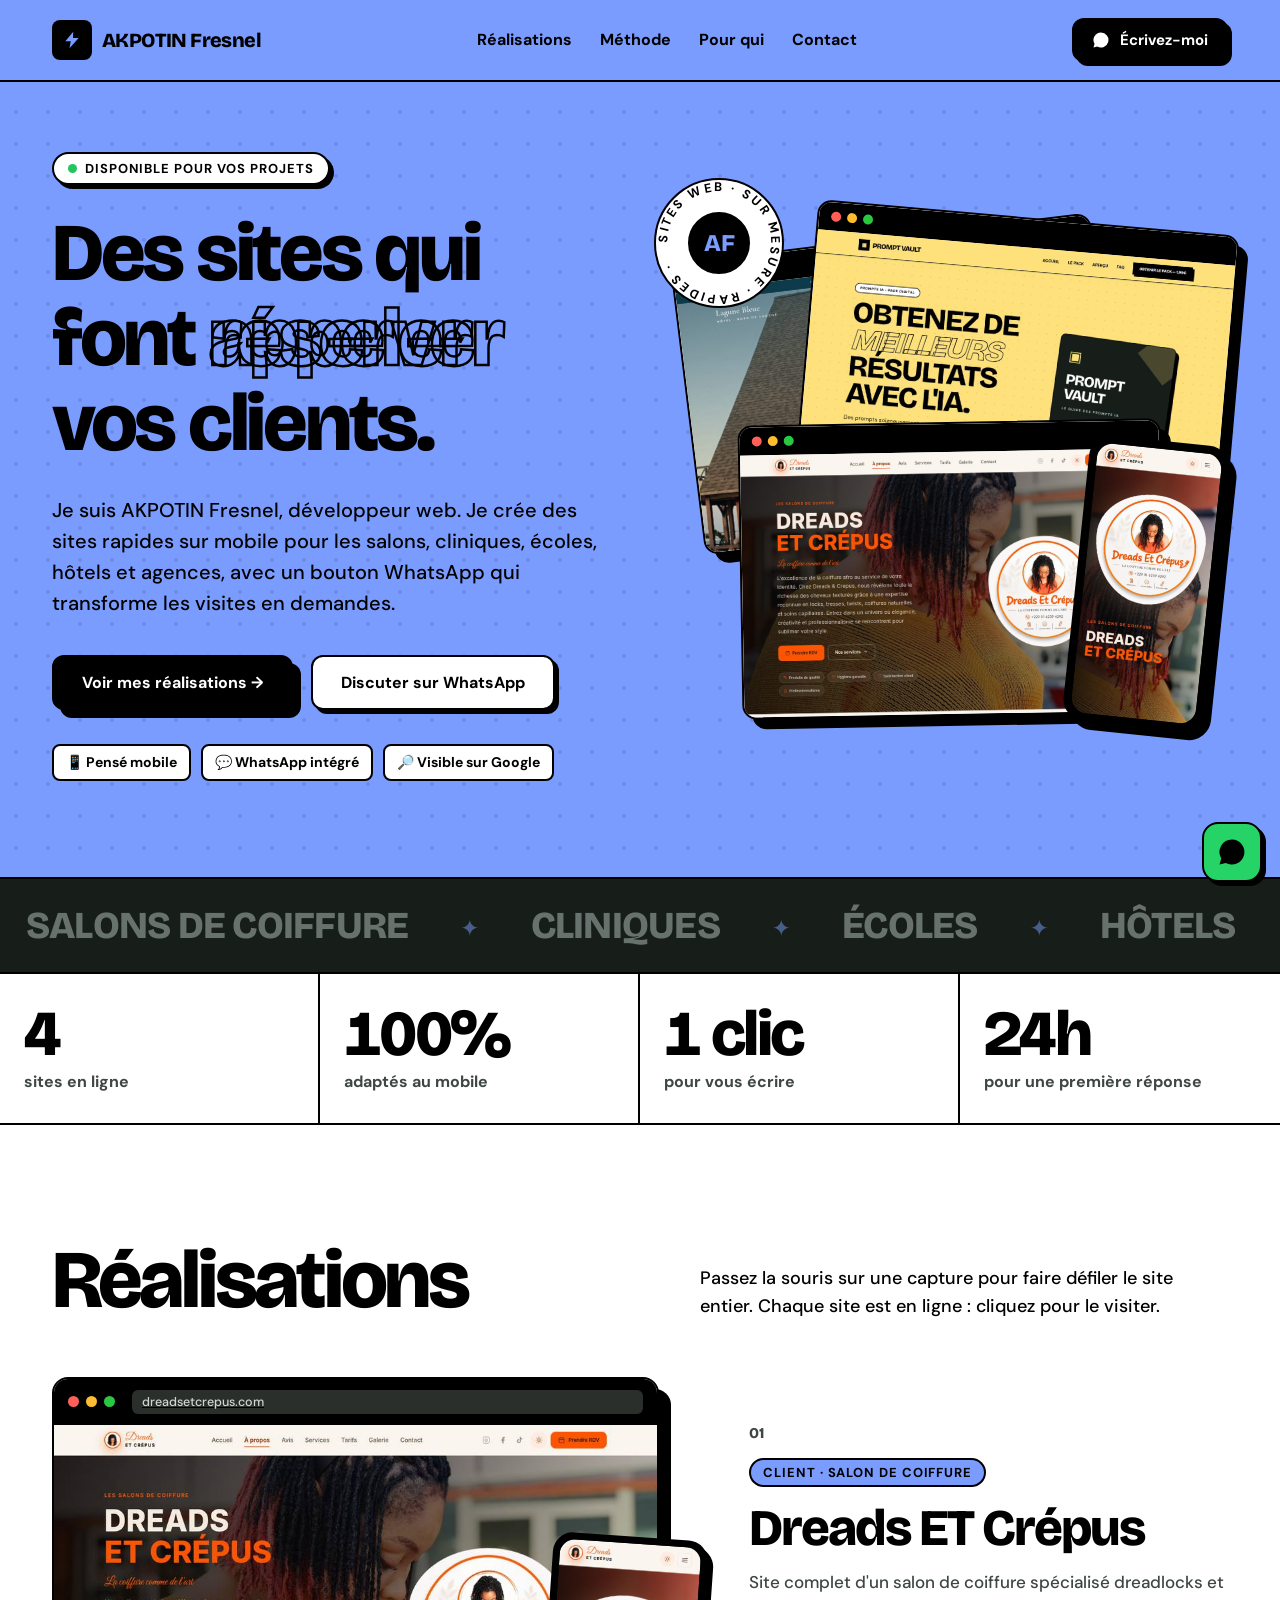
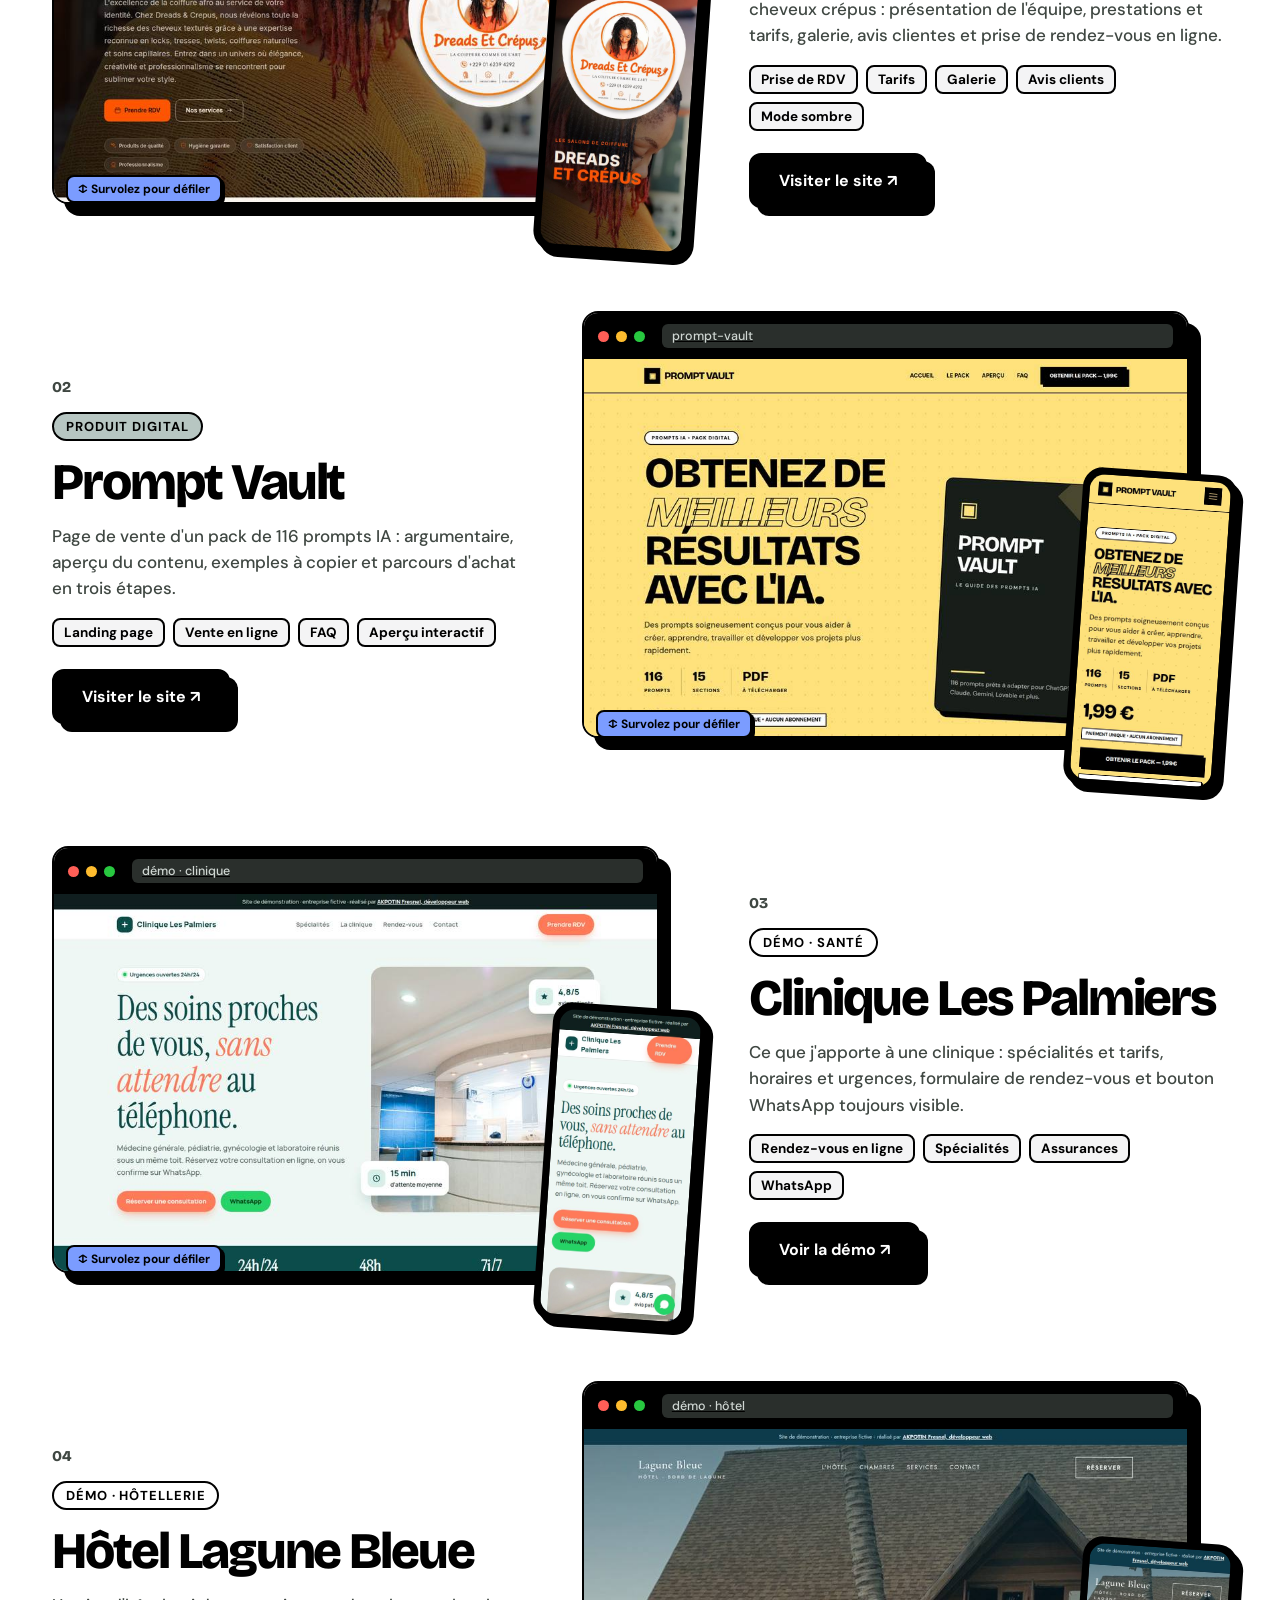
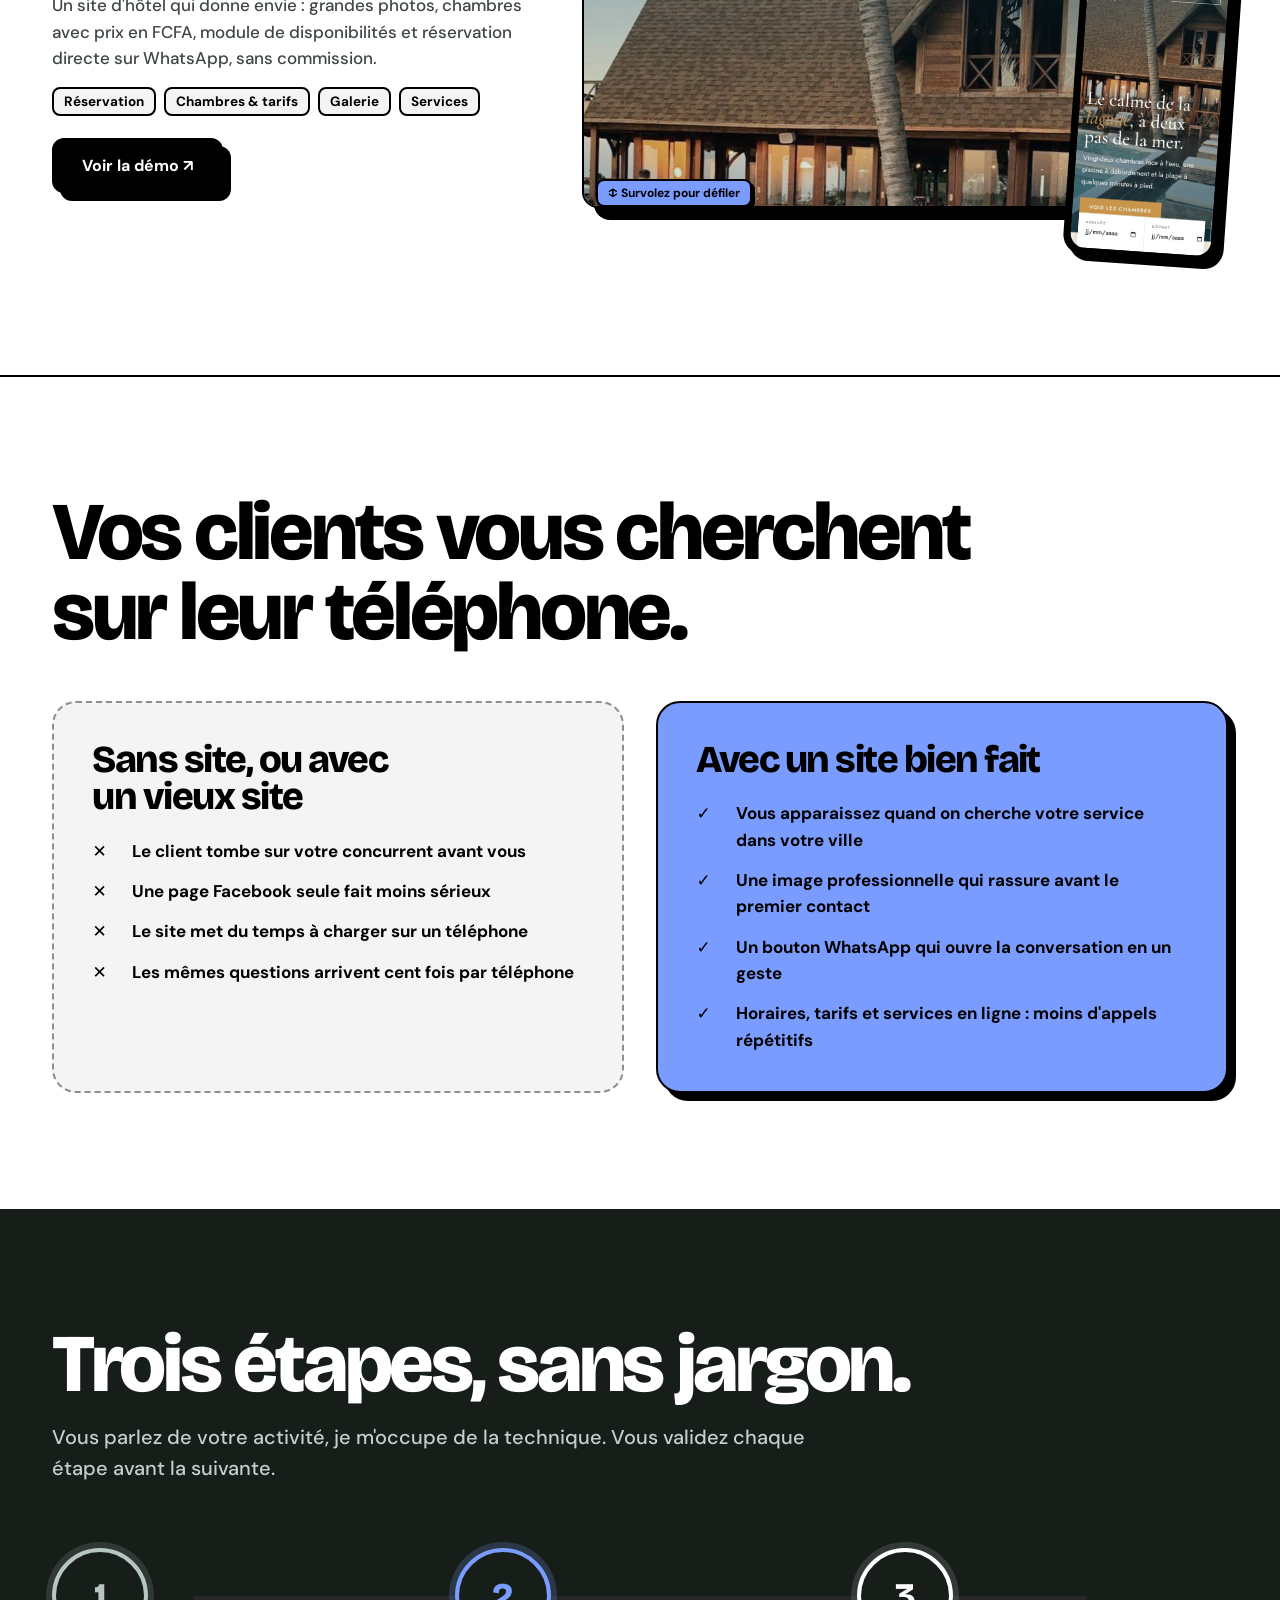
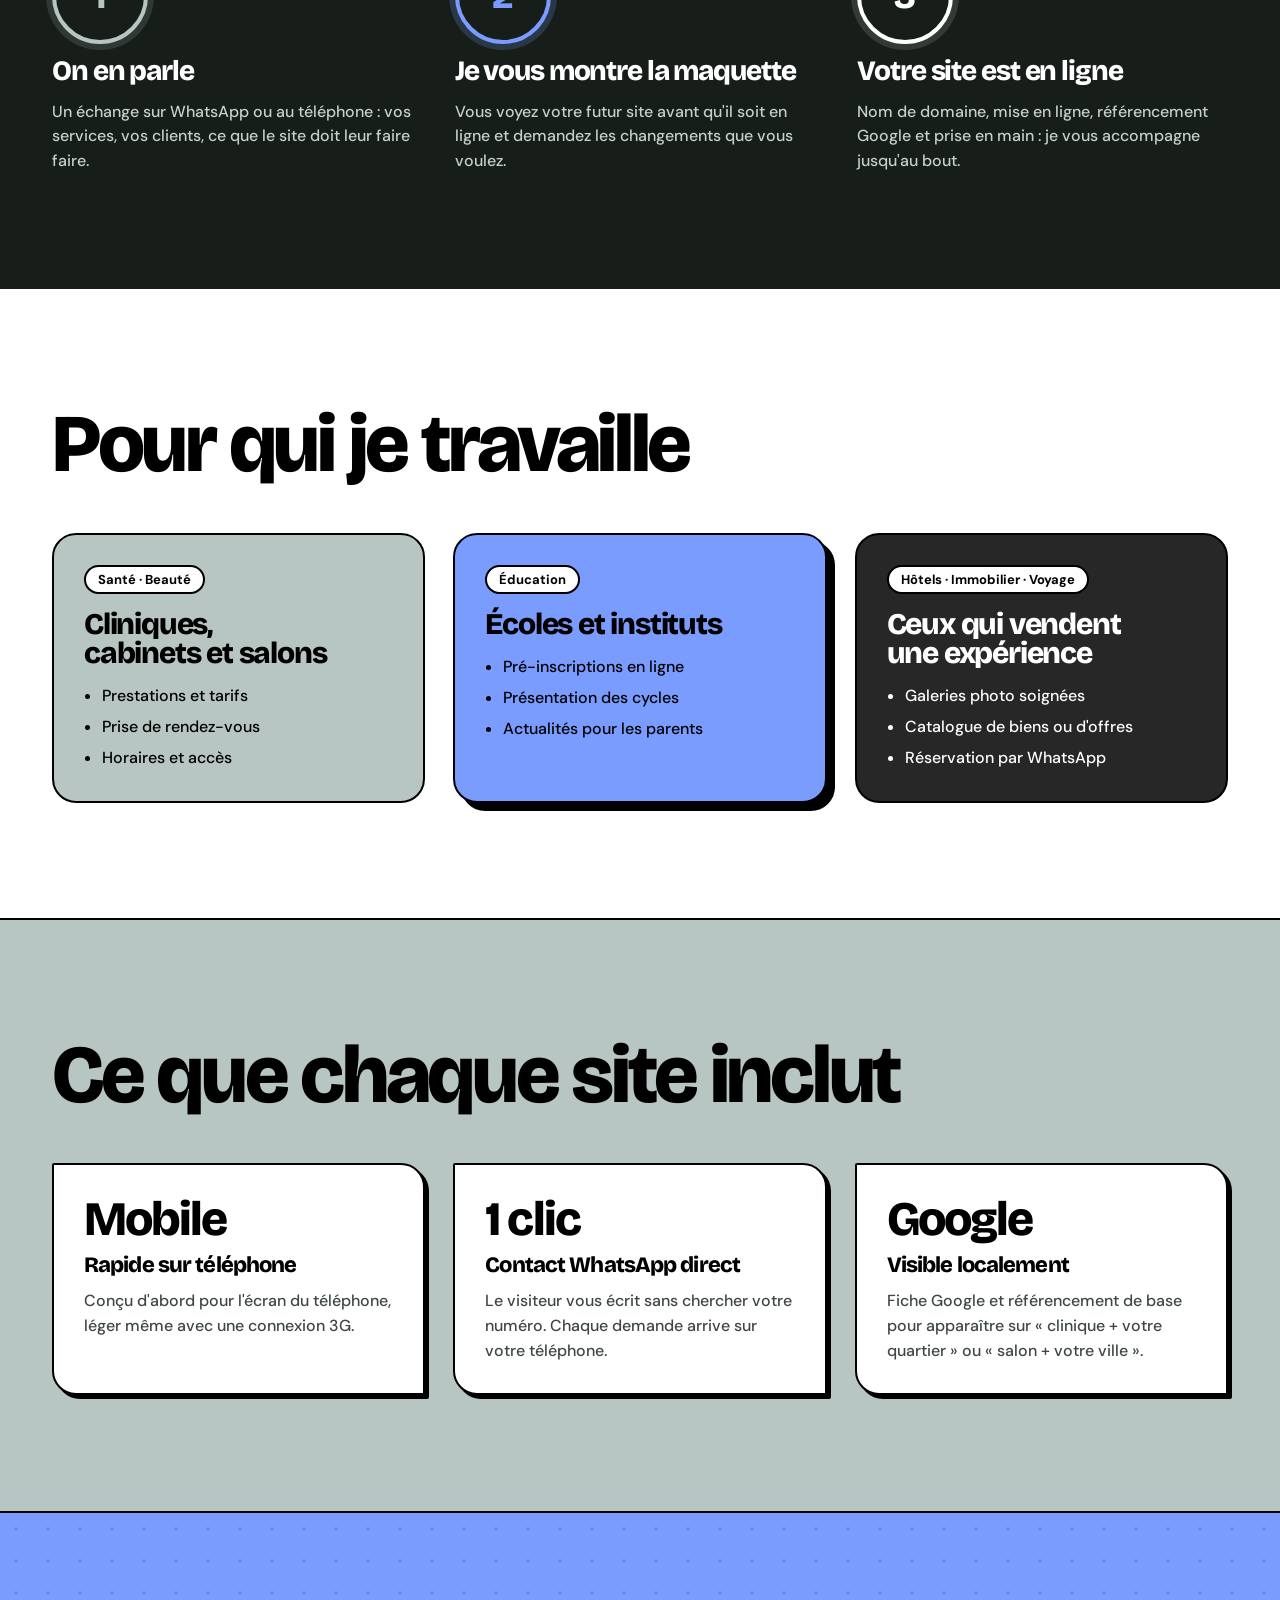
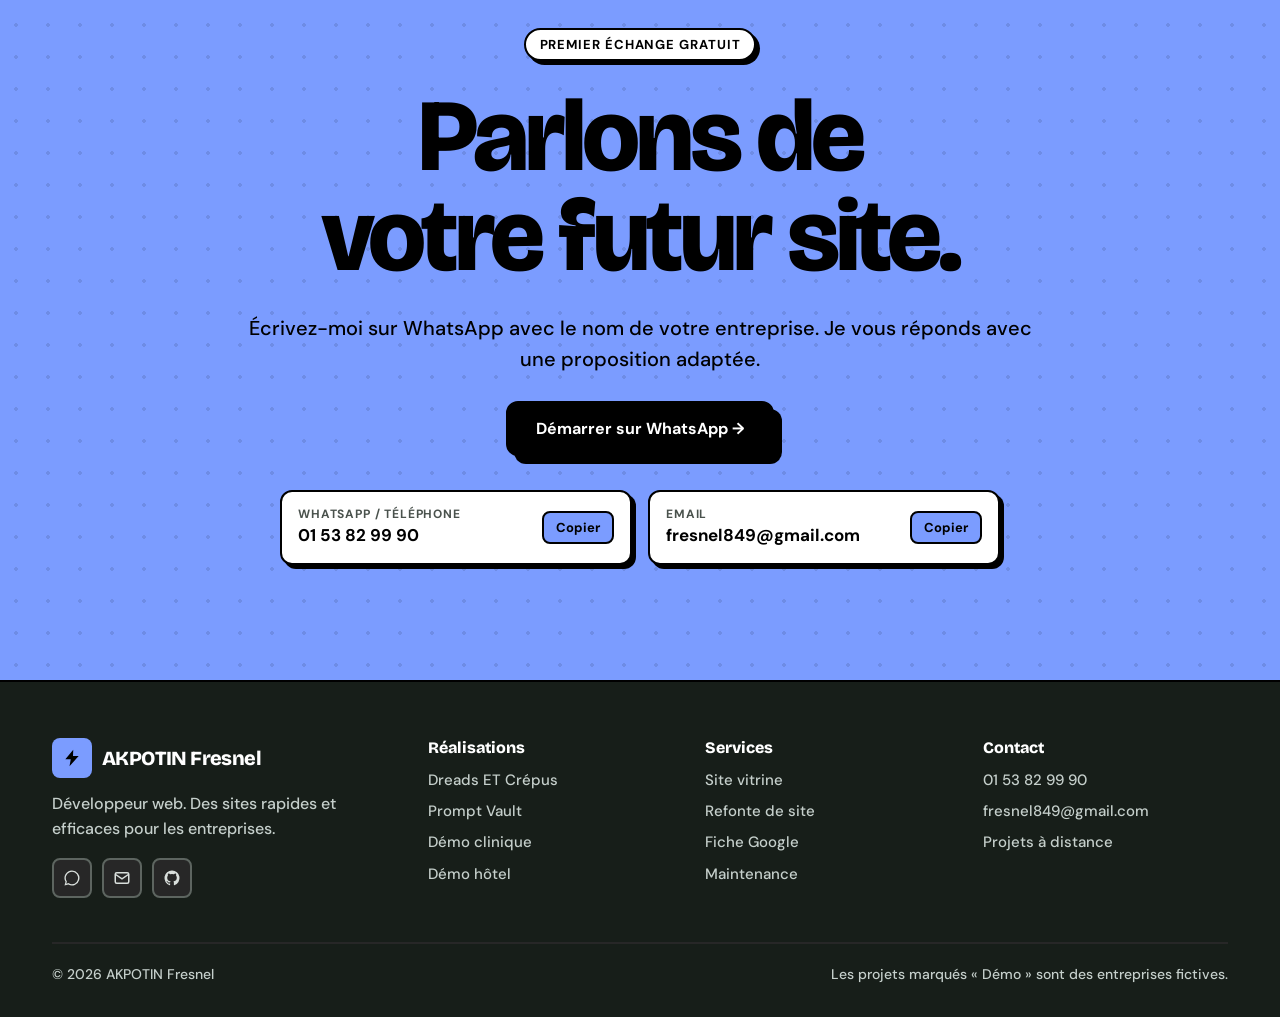
==== commit 746e2d93: "Couleur principale bleu électrique, retrait des mentions de pays et villes Co-Authored-By: Claude Op" ====
--- a/index.html
+++ b/index.html
@@ -3,17 +3,17 @@
 <head>
 <meta charset="utf-8">
 <meta name="viewport" content="width=device-width,initial-scale=1,viewport-fit=cover">
-<title>AKPOTIN Fresnel · Développeur web à Abidjan &amp; Cotonou</title>
-<meta name="description" content="AKPOTIN Fresnel, développeur web : sites rapides sur mobile pour salons, cliniques, écoles, hôtels et agences d'Abidjan et de Cotonou.">
+<title>AKPOTIN Fresnel · Développeur web</title>
+<meta name="description" content="AKPOTIN Fresnel, développeur web : sites rapides sur mobile pour salons, cliniques, écoles, hôtels et agences.">
 <meta property="og:title" content="AKPOTIN Fresnel · Développeur web">
-<meta property="og:description" content="Des sites qui font venir les clients. Abidjan & Cotonou.">
+<meta property="og:description" content="Des sites qui font venir les clients.">
 <meta property="og:image" content="img/dreads.jpg">
 <link rel="preconnect" href="https://fonts.googleapis.com">
 <link rel="stylesheet" href="https://fonts.googleapis.com/css2?family=Bricolage+Grotesque:opsz,wght@12..96,500;12..96,700;12..96,800&family=DM+Sans:opsz,wght@9..40,500;9..40,700&display=swap">
 <style>
-/* Néo-brutalisme : jaune #ffe17c, charbon #171e19, sauge #b7c6c2, bordures 2px, ombres dures sans flou */
+/* Néo-brutalisme : bleu électrique #7b9cff, charbon #171e19, sauge #b7c6c2, bordures 2px, ombres dures sans flou */
 :root{
-  --yellow:#ffe17c; --charcoal:#171e19; --sage:#b7c6c2; --black:#000; --white:#fff; --dark2:#272727; --soft:#f4f4f5; --muted:#3f4742;
+  --main:#7b9cff; --charcoal:#171e19; --sage:#b7c6c2; --black:#000; --white:#fff; --dark2:#272727; --soft:#f4f4f5; --muted:#3f4742;
   --f-display:"Bricolage Grotesque","Arial Black",system-ui,sans-serif;
   --f-body:"DM Sans",system-ui,-apple-system,sans-serif;
   --ease:cubic-bezier(.175,.885,.32,1.275);
@@ -26,7 +26,7 @@
 .in{max-width:1240px;margin:0 auto;padding-inline:16px}
 @media (min-width:700px){.in{padding-inline:32px}}
 section{padding-block:clamp(64px,9vw,120px)}
-.dots{background-color:var(--yellow);background-image:radial-gradient(circle,rgb(0 0 0 / .1) 1.6px,transparent 1.8px);background-size:32px 32px}
+.dots{background-color:var(--main);background-image:radial-gradient(circle,rgb(0 0 0 / .1) 1.6px,transparent 1.8px);background-size:32px 32px}
 .h2{font-size:clamp(40px,6.4vw,84px)}
 .lead{font-size:clamp(17px,1.6vw,20px);max-width:58ch}
 .pill{display:inline-flex;align-items:center;gap:8px;background:var(--white);border:2px solid var(--black);border-radius:999px;padding:6px 14px;font:700 13px var(--f-body);text-transform:uppercase;letter-spacing:.07em;box-shadow:4px 4px 0 var(--black)}
@@ -38,15 +38,15 @@
 .btn{display:inline-flex;align-items:center;gap:10px;font:700 16px var(--f-body);text-decoration:none;padding:15px 28px;border:2px solid var(--black);border-radius:12px;cursor:pointer;transition:transform .2s var(--ease),box-shadow .2s var(--ease)}
 .btn-dark{background:var(--black);color:var(--white);box-shadow:8px 8px 0 var(--black)}
 .btn-dark:hover{transform:translate(4px,4px);box-shadow:4px 4px 0 var(--black)}
-.on-dark .btn-dark{border-color:var(--yellow);box-shadow:8px 8px 0 var(--yellow)}
-.on-dark .btn-dark:hover{box-shadow:4px 4px 0 var(--yellow)}
+.on-dark .btn-dark{border-color:var(--main);box-shadow:8px 8px 0 var(--main)}
+.on-dark .btn-dark:hover{box-shadow:4px 4px 0 var(--main)}
 .btn-light{background:var(--white);color:var(--black);box-shadow:4px 4px 0 var(--black)}
 .btn-light:hover{transform:translate(4px,4px);box-shadow:0 0 0 var(--black)}
 .btn-sm{padding:10px 18px;font-size:15px;box-shadow:4px 4px 0 var(--black)}
 .btn-sm:hover{transform:translate(4px,4px);box-shadow:0 0 0 var(--black)}
 
 /* nav */
-header.nav{position:fixed;top:0;left:0;right:0;z-index:50;background:var(--yellow);border-bottom:2px solid var(--black);padding-top:env(safe-area-inset-top,0px)}
+header.nav{position:fixed;top:0;left:0;right:0;z-index:50;background:var(--main);border-bottom:2px solid var(--black);padding-top:env(safe-area-inset-top,0px)}
 .nav .in{height:80px;display:flex;align-items:center;justify-content:space-between;gap:16px}
 .logo{display:flex;align-items:center;gap:10px;text-decoration:none;font:800 20px var(--f-display);letter-spacing:-.03em;white-space:nowrap}
 .logo i{width:40px;height:40px;background:var(--black);border-radius:8px;display:grid;place-items:center;flex:none;transition:transform .4s var(--ease)}
@@ -71,6 +71,7 @@
 .swap{display:inline-grid;vertical-align:bottom}
 .swap b{grid-area:1/1;color:transparent;-webkit-text-stroke:2.5px var(--black);font-weight:800;transition:transform .55s var(--ease),opacity .4s}
 .swap b:not(.cur){transform:translateY(80%) rotate(6deg);opacity:0}
+.swap b:not(.cur):not(.out){visibility:hidden}
 .swap b.out{transform:translateY(-80%) rotate(-6deg);opacity:0}
 .hero .lead{margin-top:26px}
 .ctas{display:flex;flex-wrap:wrap;gap:18px;margin-top:36px}
@@ -94,7 +95,7 @@
 @keyframes deal{from{opacity:0;translate:0 60px}}
 .sticker{position:absolute;left:-6%;top:-8%;width:132px;height:132px;z-index:5;display:grid;place-items:center}
 .sticker svg{position:absolute;inset:0;animation:spin 14s linear infinite}
-.sticker i{position:relative;z-index:1;width:62px;height:62px;border-radius:50%;background:var(--black);display:grid;place-items:center;font:800 24px var(--f-display);color:var(--yellow);font-style:normal;border:2px solid var(--black)}
+.sticker i{position:relative;z-index:1;width:62px;height:62px;border-radius:50%;background:var(--black);display:grid;place-items:center;font:800 24px var(--f-display);color:var(--main);font-style:normal;border:2px solid var(--black)}
 @keyframes spin{to{transform:rotate(360deg)}}
 @media (max-width:600px){.sticker{width:96px;height:96px;left:-2%;top:-10%}.sticker i{width:46px;height:46px;font-size:18px}}
 
@@ -102,7 +103,7 @@
 .marquee{background:var(--charcoal);border-bottom:2px solid var(--black);overflow:hidden;padding-block:24px}
 .track{display:flex;width:max-content;animation:slide 40s linear infinite}
 .track span{font:800 clamp(24px,3.2vw,38px) var(--f-display);letter-spacing:-.02em;color:var(--sage);opacity:.5;padding-inline:26px;white-space:nowrap}
-.track span::after{content:"✦";margin-left:52px;font-size:.6em;vertical-align:middle;color:var(--yellow)}
+.track span::after{content:"✦";margin-left:52px;font-size:.6em;vertical-align:middle;color:var(--main)}
 @keyframes slide{to{transform:translateX(-50%)}}
 
 /* chiffres */
@@ -132,11 +133,11 @@
 .mob{position:absolute;right:0;bottom:0;width:24%;min-width:92px;border:2px solid var(--black);border-radius:20px;background:var(--black);padding:5px;box-shadow:6px 6px 0 var(--black);transform:rotate(4deg);transition:transform .4s var(--ease)}
 .proj:hover .mob{transform:rotate(0) translateY(-8px)}
 .mob img{border-radius:15px;aspect-ratio:390/844;object-fit:cover;object-position:top;width:100%}
-.hint{position:absolute;left:14px;bottom:calc(8% + 14px);background:var(--yellow);border:2px solid var(--black);border-radius:8px;padding:4px 10px;font:700 12px var(--f-body);box-shadow:3px 3px 0 var(--black);transition:opacity .3s}
+.hint{position:absolute;left:14px;bottom:calc(8% + 14px);background:var(--main);border:2px solid var(--black);border-radius:8px;padding:4px 10px;font:700 12px var(--f-body);box-shadow:3px 3px 0 var(--black);transition:opacity .3s}
 .proj:hover .hint{opacity:0}
 .info{display:grid;gap:16px;align-content:start}
 .kind{justify-self:start;font:700 13px var(--f-body);text-transform:uppercase;letter-spacing:.07em;border:2px solid var(--black);border-radius:999px;padding:4px 12px}
-.k-client{background:var(--yellow)} .k-prod{background:var(--sage)} .k-demo{background:var(--white)}
+.k-client{background:var(--main)} .k-prod{background:var(--sage)} .k-demo{background:var(--white)}
 .info h3{font-size:clamp(34px,4vw,52px)}
 .info p{font-size:17px;color:var(--muted);max-width:46ch}
 .feats{display:flex;flex-wrap:wrap;gap:8px}
@@ -151,7 +152,7 @@
 .pcard{border-radius:24px;padding:clamp(24px,3vw,40px);display:grid;gap:22px;align-content:start}
 .pcard h3{font-size:clamp(28px,3vw,38px)}
 .pcard.bad{background:var(--soft);border:2px dashed #8a918d;opacity:.75}
-.pcard.good{background:var(--yellow);border:2px solid var(--black);box-shadow:8px 8px 0 var(--black)}
+.pcard.good{background:var(--main);border:2px solid var(--black);box-shadow:8px 8px 0 var(--black)}
 .ticks{list-style:none;margin:0;padding:0;display:grid;gap:14px;font-weight:700;font-size:17px}
 .ticks li{display:grid;grid-template-columns:28px minmax(0,1fr);gap:12px}
 
@@ -164,7 +165,7 @@
 .step{position:relative;display:grid;gap:14px;justify-items:start}
 .circle{width:96px;height:96px;border-radius:50%;background:var(--charcoal);display:grid;place-items:center;font:800 36px var(--f-display)}
 .c1{border:4px solid var(--sage);color:var(--sage);box-shadow:0 0 0 6px rgb(183 198 194 / .15)}
-.c2{border:4px solid var(--yellow);color:var(--yellow);box-shadow:0 0 0 6px rgb(255 225 124 / .15)}
+.c2{border:4px solid var(--main);color:var(--main);box-shadow:0 0 0 6px rgb(123 156 255 / .2)}
 .c3{border:4px solid var(--white);color:var(--white);box-shadow:0 0 0 6px rgb(255 255 255 / .12)}
 .step h3{font-size:28px}
 .step p{color:#c5cfcb;max-width:34ch}
@@ -177,7 +178,7 @@
 .bcard .tagw{justify-self:start;background:var(--white);color:var(--black);border:2px solid var(--black);border-radius:999px;font:700 13px var(--f-body);padding:4px 12px}
 .bcard h3{font-size:30px}
 .bcard ul{margin:0;padding-left:18px;display:grid;gap:6px}
-.b1{background:var(--sage)} .b2{background:var(--yellow);box-shadow:8px 8px 0 var(--black)} .b3{background:var(--dark2);color:var(--white)}
+.b1{background:var(--sage)} .b2{background:var(--main);box-shadow:8px 8px 0 var(--black)} .b3{background:var(--dark2);color:var(--white)}
 
 /* inclus */
 .promise{background:var(--sage);border-block:2px solid var(--black)}
@@ -198,7 +199,7 @@
 .cbox div{min-width:0}
 .cbox small{display:block;font:700 12px var(--f-body);text-transform:uppercase;letter-spacing:.07em;color:#4a524d}
 .cbox strong{display:block;font-size:17px;overflow-wrap:anywhere}
-.copy{font:700 13px var(--f-body);background:var(--yellow);border:2px solid var(--black);border-radius:8px;padding:6px 12px;cursor:pointer;flex:none}
+.copy{font:700 13px var(--f-body);background:var(--main);border:2px solid var(--black);border-radius:8px;padding:6px 12px;cursor:pointer;flex:none}
 .copy:hover{background:var(--sage)}
 
 footer{background:var(--charcoal);color:#c5cfcb;padding-block:56px 32px}
@@ -207,10 +208,10 @@
 @media (max-width:480px){.fgrid{grid-template-columns:minmax(0,1fr)}}
 footer h4{font:800 16px var(--f-display);color:var(--white);margin:0 0 12px}
 footer ul{list-style:none;margin:0;padding:0;display:grid;gap:8px;font-size:15px}
-footer a{text-decoration:none} footer a:hover{color:var(--yellow)}
+footer a{text-decoration:none} footer a:hover{color:var(--main)}
 .social{display:flex;gap:10px;margin-top:16px}
 .social a{width:40px;height:40px;display:grid;place-items:center;background:var(--dark2);border:2px solid #5d6560;border-radius:8px;color:#d9dfdc;transition:background .2s,color .2s,border-color .2s}
-.social a:hover{background:var(--yellow);color:var(--black);border-color:var(--black)}
+.social a:hover{background:var(--main);color:var(--black);border-color:var(--black)}
 .legal{margin-top:44px;padding-top:20px;border-top:2px solid var(--dark2);display:flex;flex-wrap:wrap;justify-content:space-between;gap:10px;font-size:14px}
 
 .wa-fab{position:fixed;right:18px;bottom:calc(18px + env(safe-area-inset-bottom,0px));z-index:40;width:60px;height:60px;border-radius:16px;background:#25d366;border:2px solid var(--black);box-shadow:4px 4px 0 var(--black);display:grid;place-items:center;transition:transform .2s var(--ease),box-shadow .2s var(--ease)}
@@ -228,7 +229,7 @@
 <header class="nav">
   <div class="in">
     <a class="logo" href="#top" aria-label="AKPOTIN Fresnel, accueil">
-      <i><svg width="20" height="20" viewBox="0 0 24 24" fill="#ffe17c" aria-hidden="true"><path d="M13.5 2 4 13.5h6.5L9 22l11-12.5h-6.8z"/></svg></i>
+      <i><svg width="20" height="20" viewBox="0 0 24 24" fill="#7b9cff" aria-hidden="true"><path d="M13.5 2 4 13.5h6.5L9 22l11-12.5h-6.8z"/></svg></i>
       <span>AKPOTIN Fresnel</span>
     </a>
     <nav class="links" aria-label="Sections">
@@ -246,7 +247,7 @@
   <section class="hero dots">
     <div class="in">
       <div>
-        <span class="pill"><span class="live"></span>Disponible · Abidjan &amp; Cotonou</span>
+        <span class="pill"><span class="live"></span>Disponible pour vos projets</span>
         <h1>
           <span class="ln"><span>Des sites qui</span></span>
           <span class="ln"><span>font <span class="swap" id="swap"><b class="cur">appeler</b><b>réserver</b><b>acheter</b><b>revenir</b></span></span></span>
@@ -262,7 +263,7 @@
 
       <div class="fan" id="fan" aria-label="Aperçu de sites réalisés">
         <div class="sticker" aria-hidden="true">
-          <svg viewBox="0 0 132 132"><defs><path id="circ" d="M66,66 m-52,0 a52,52 0 1,1 104,0 a52,52 0 1,1 -104,0"/></defs><circle cx="66" cy="66" r="64" fill="#fff" stroke="#000" stroke-width="2"/><text font-family="DM Sans, sans-serif" font-weight="700" font-size="12.5" letter-spacing="2.6"><textPath href="#circ">SITES WEB · ABIDJAN · COTONOU · </textPath></text></svg>
+          <svg viewBox="0 0 132 132"><defs><path id="circ" d="M66,66 m-52,0 a52,52 0 1,1 104,0 a52,52 0 1,1 -104,0"/></defs><circle cx="66" cy="66" r="64" fill="#fff" stroke="#000" stroke-width="2"/><text font-family="DM Sans, sans-serif" font-weight="700" font-size="12.5" letter-spacing="2.6"><textPath href="#circ">SITES WEB · SUR MESURE · RAPIDES · </textPath></text></svg>
           <i>AF</i>
         </div>
         <div class="card c1"><div class="bar"><b style="background:#ff5f57"></b><b style="background:#febc2e"></b><b style="background:#28c840"></b></div><img src="img/hotel.jpg" alt="Site de l'hôtel Lagune Bleue"></div>
@@ -284,7 +285,7 @@
     <div><strong data-count="4">4</strong><span>sites en ligne</span></div>
     <div><strong>100%</strong><span>adaptés au mobile</span></div>
     <div><strong>1 clic</strong><span>pour vous écrire</span></div>
-    <div><strong>2</strong><span>pays : CI &amp; Bénin</span></div>
+    <div><strong>24h</strong><span>pour une première réponse</span></div>
   </div>
 
   <section class="work" id="realisations">
@@ -303,7 +304,7 @@
           </a>
           <div class="info">
             <span class="num">01</span>
-            <span class="kind k-client">Client · Cotonou</span>
+            <span class="kind k-client">Client · Salon de coiffure</span>
             <h3>Dreads ET Crépus</h3>
             <p>Site complet d'un salon de coiffure spécialisé dreadlocks et cheveux crépus : présentation de l'équipe, prestations et tarifs, galerie, avis clientes et prise de rendez-vous en ligne.</p>
             <div class="feats"><span>Prise de RDV</span><span>Tarifs</span><span>Galerie</span><span>Avis clients</span><span>Mode sombre</span></div>
@@ -418,7 +419,7 @@
       <div class="pgrid">
         <div class="pr rv"><div class="big">Mobile</div><h3>Rapide sur téléphone</h3><p>Conçu d'abord pour l'écran du téléphone, léger même avec une connexion 3G.</p></div>
         <div class="pr rv"><div class="big">1 clic</div><h3>Contact WhatsApp direct</h3><p>Le visiteur vous écrit sans chercher votre numéro. Chaque demande arrive sur votre téléphone.</p></div>
-        <div class="pr rv"><div class="big">Google</div><h3>Visible localement</h3><p>Fiche Google et référencement de base pour apparaître sur « clinique Cocody » ou « salon Cotonou ».</p></div>
+        <div class="pr rv"><div class="big">Google</div><h3>Visible localement</h3><p>Fiche Google et référencement de base pour apparaître sur « clinique + votre quartier » ou « salon + votre ville ».</p></div>
       </div>
     </div>
   </section>
@@ -430,7 +431,7 @@
       <p class="lead">Écrivez-moi sur WhatsApp avec le nom de votre entreprise. Je vous réponds avec une proposition adaptée.</p>
       <a class="btn btn-dark" href="https://wa.me/2290153829990?text=Bonjour%20Fresnel%2C%20je%20souhaite%20un%20site%20web%20pour%20mon%20entreprise." target="_blank" rel="noopener">Démarrer sur WhatsApp →</a>
       <div class="contact">
-        <div class="cbox"><div><small>WhatsApp / Téléphone</small><strong>+229 01 53 82 99 90</strong></div><button class="copy" data-copy="+229 01 53 82 99 90">Copier</button></div>
+        <div class="cbox"><div><small>WhatsApp / Téléphone</small><strong>01 53 82 99 90</strong></div><button class="copy" data-copy="+229 01 53 82 99 90">Copier</button></div>
         <div class="cbox"><div><small>Email</small><strong>fresnel849@gmail.com</strong></div><button class="copy" data-copy="fresnel849@gmail.com">Copier</button></div>
       </div>
     </div>
@@ -441,8 +442,8 @@
   <div class="in">
     <div class="fgrid">
       <div>
-        <a class="logo" href="#top" style="color:#fff"><i style="background:#ffe17c"><svg width="20" height="20" viewBox="0 0 24 24" fill="#000" aria-hidden="true"><path d="M13.5 2 4 13.5h6.5L9 22l11-12.5h-6.8z"/></svg></i><span>AKPOTIN Fresnel</span></a>
-        <p style="margin-top:14px;max-width:32ch">Développeur web. Sites pour les entreprises d'Abidjan et de Cotonou.</p>
+        <a class="logo" href="#top" style="color:#fff"><i style="background:#7b9cff"><svg width="20" height="20" viewBox="0 0 24 24" fill="#000" aria-hidden="true"><path d="M13.5 2 4 13.5h6.5L9 22l11-12.5h-6.8z"/></svg></i><span>AKPOTIN Fresnel</span></a>
+        <p style="margin-top:14px;max-width:32ch">Développeur web. Des sites rapides et efficaces pour les entreprises.</p>
         <div class="social">
           <a href="https://wa.me/2290153829990" target="_blank" rel="noopener" aria-label="WhatsApp"><svg width="18" height="18" viewBox="0 0 24 24" fill="currentColor"><path d="M12 2a10 10 0 0 0-8.6 15.1L2 22l5-1.3A10 10 0 1 0 12 2Zm0 18.2c-1.5 0-3-.4-4.3-1.2l-.3-.2-3 .8.8-2.9-.2-.3A8.2 8.2 0 1 1 12 20.2Z"/></svg></a>
           <a href="mailto:fresnel849@gmail.com" aria-label="Email"><svg width="18" height="18" viewBox="0 0 24 24" fill="none" stroke="currentColor" stroke-width="2"><rect x="3" y="5" width="18" height="14" rx="2"/><path d="m3 7 9 6 9-6"/></svg></a>
@@ -451,7 +452,7 @@
       </div>
       <div><h4>Réalisations</h4><ul><li><a href="https://dreadsetcrepus.com/" target="_blank" rel="noopener">Dreads ET Crépus</a></li><li><a href="https://fresnel849-debug.github.io/prompt-vault/" target="_blank" rel="noopener">Prompt Vault</a></li><li><a href="demos/clinique/">Démo clinique</a></li><li><a href="demos/hotel/">Démo hôtel</a></li></ul></div>
       <div><h4>Services</h4><ul><li>Site vitrine</li><li>Refonte de site</li><li>Fiche Google</li><li>Maintenance</li></ul></div>
-      <div><h4>Contact</h4><ul><li>+229 01 53 82 99 90</li><li style="overflow-wrap:anywhere">fresnel849@gmail.com</li><li>Abidjan · Cotonou</li></ul></div>
+      <div><h4>Contact</h4><ul><li>01 53 82 99 90</li><li style="overflow-wrap:anywhere">fresnel849@gmail.com</li><li>Projets à distance</li></ul></div>
     </div>
     <div class="legal"><span>© 2026 AKPOTIN Fresnel</span><span>Les projets marqués « Démo » sont des entreprises fictives.</span></div>
   </div>
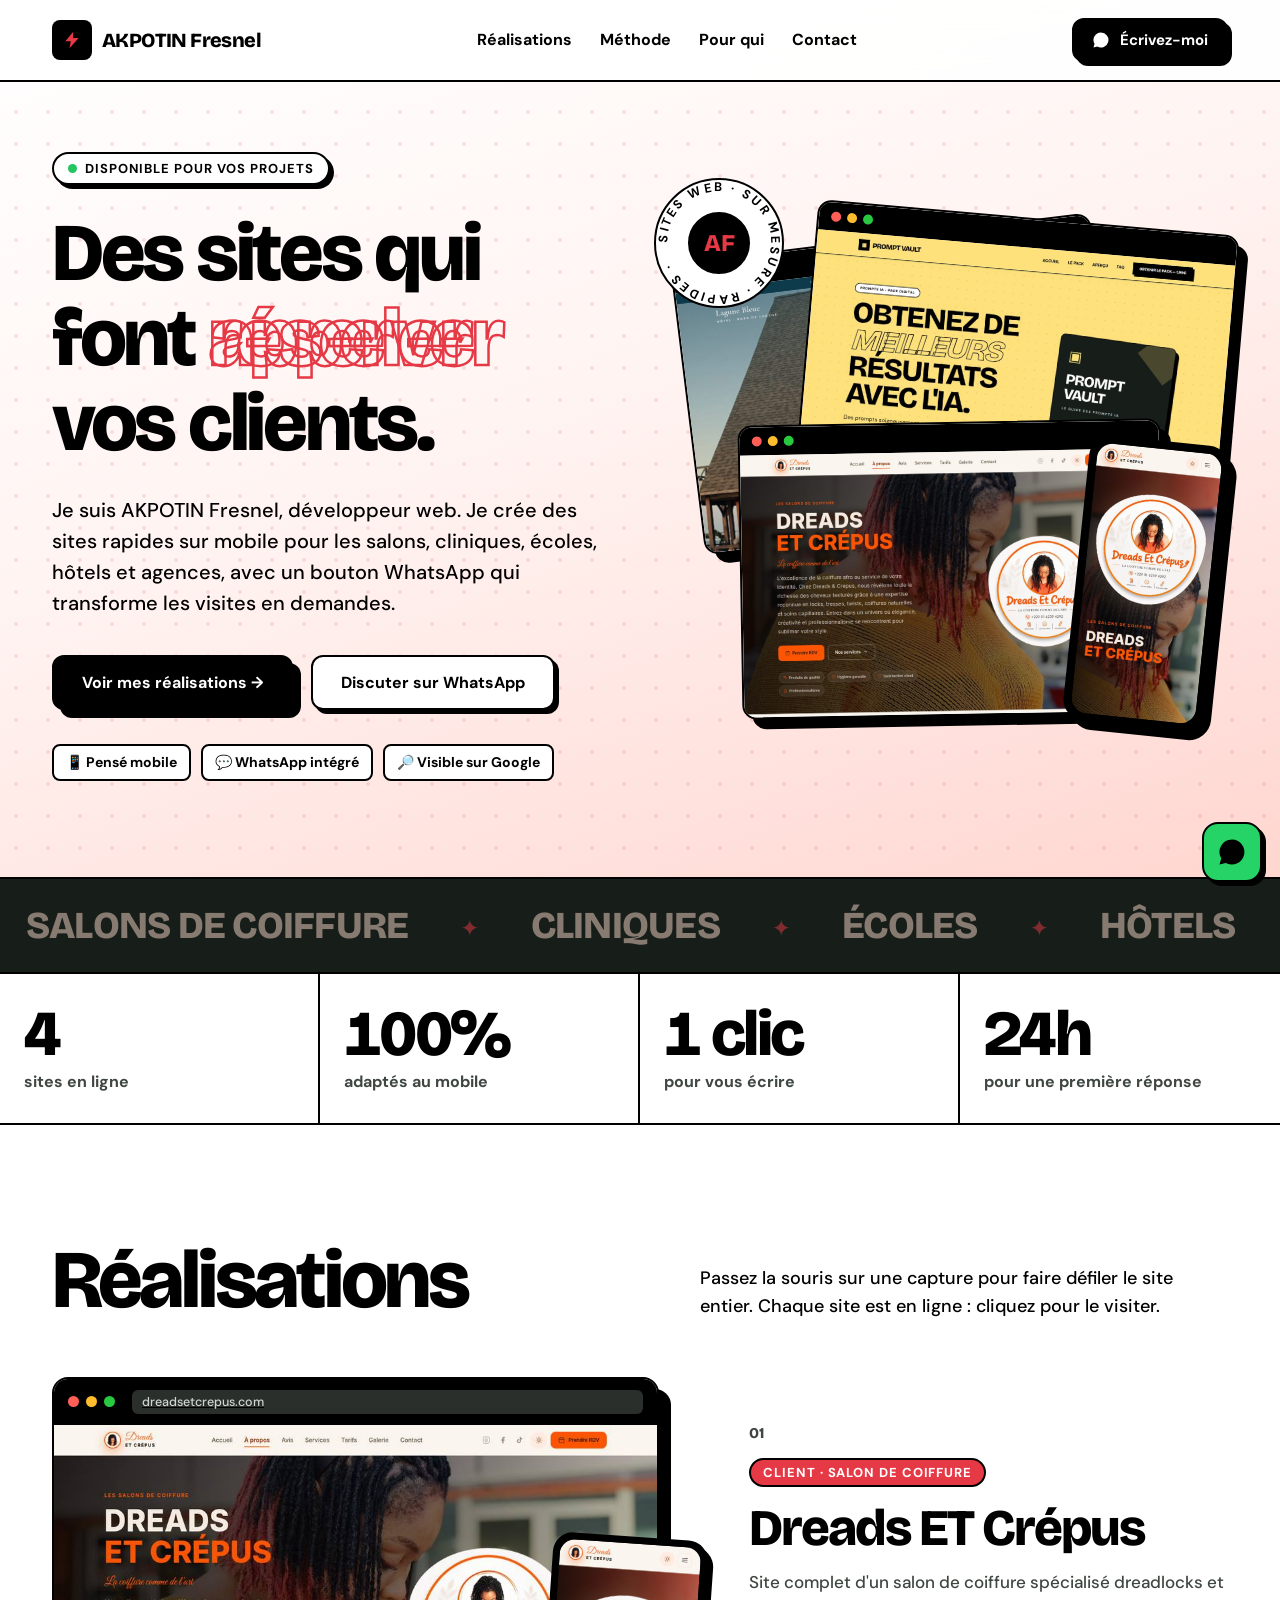
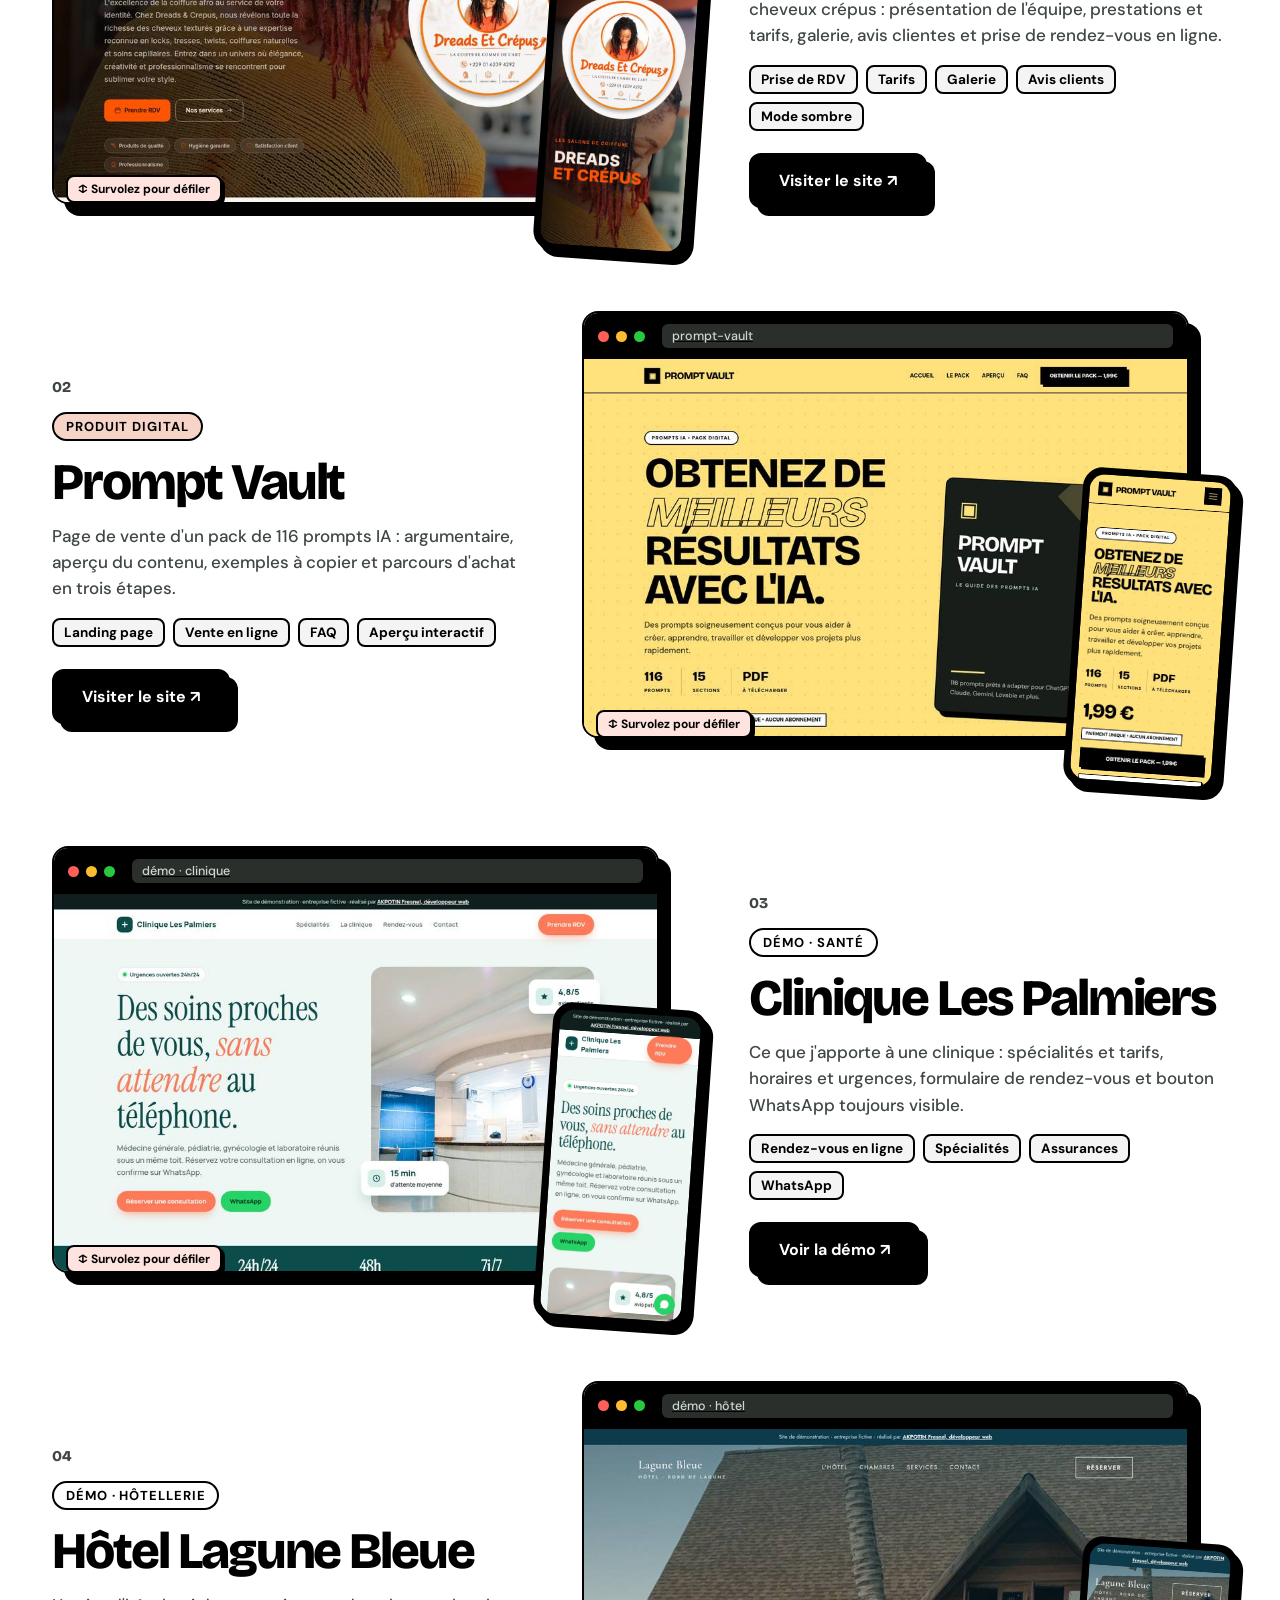
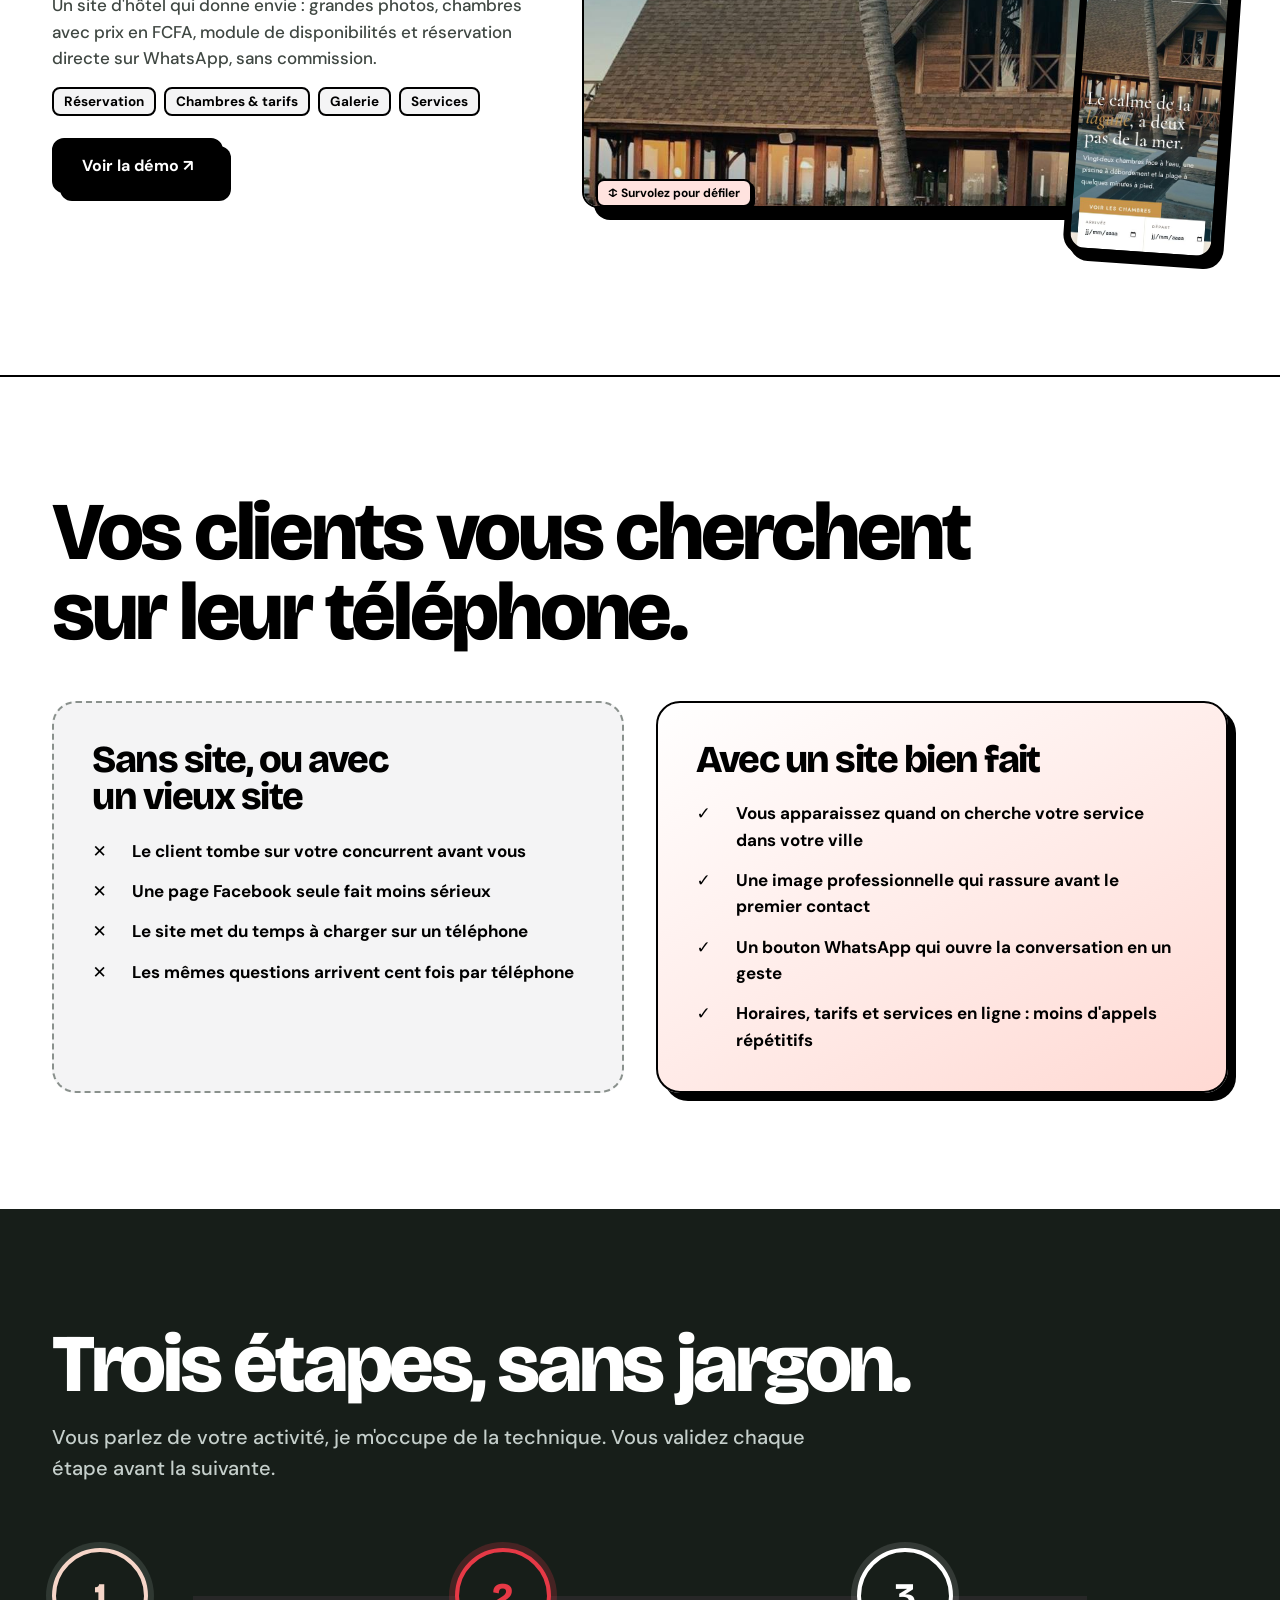
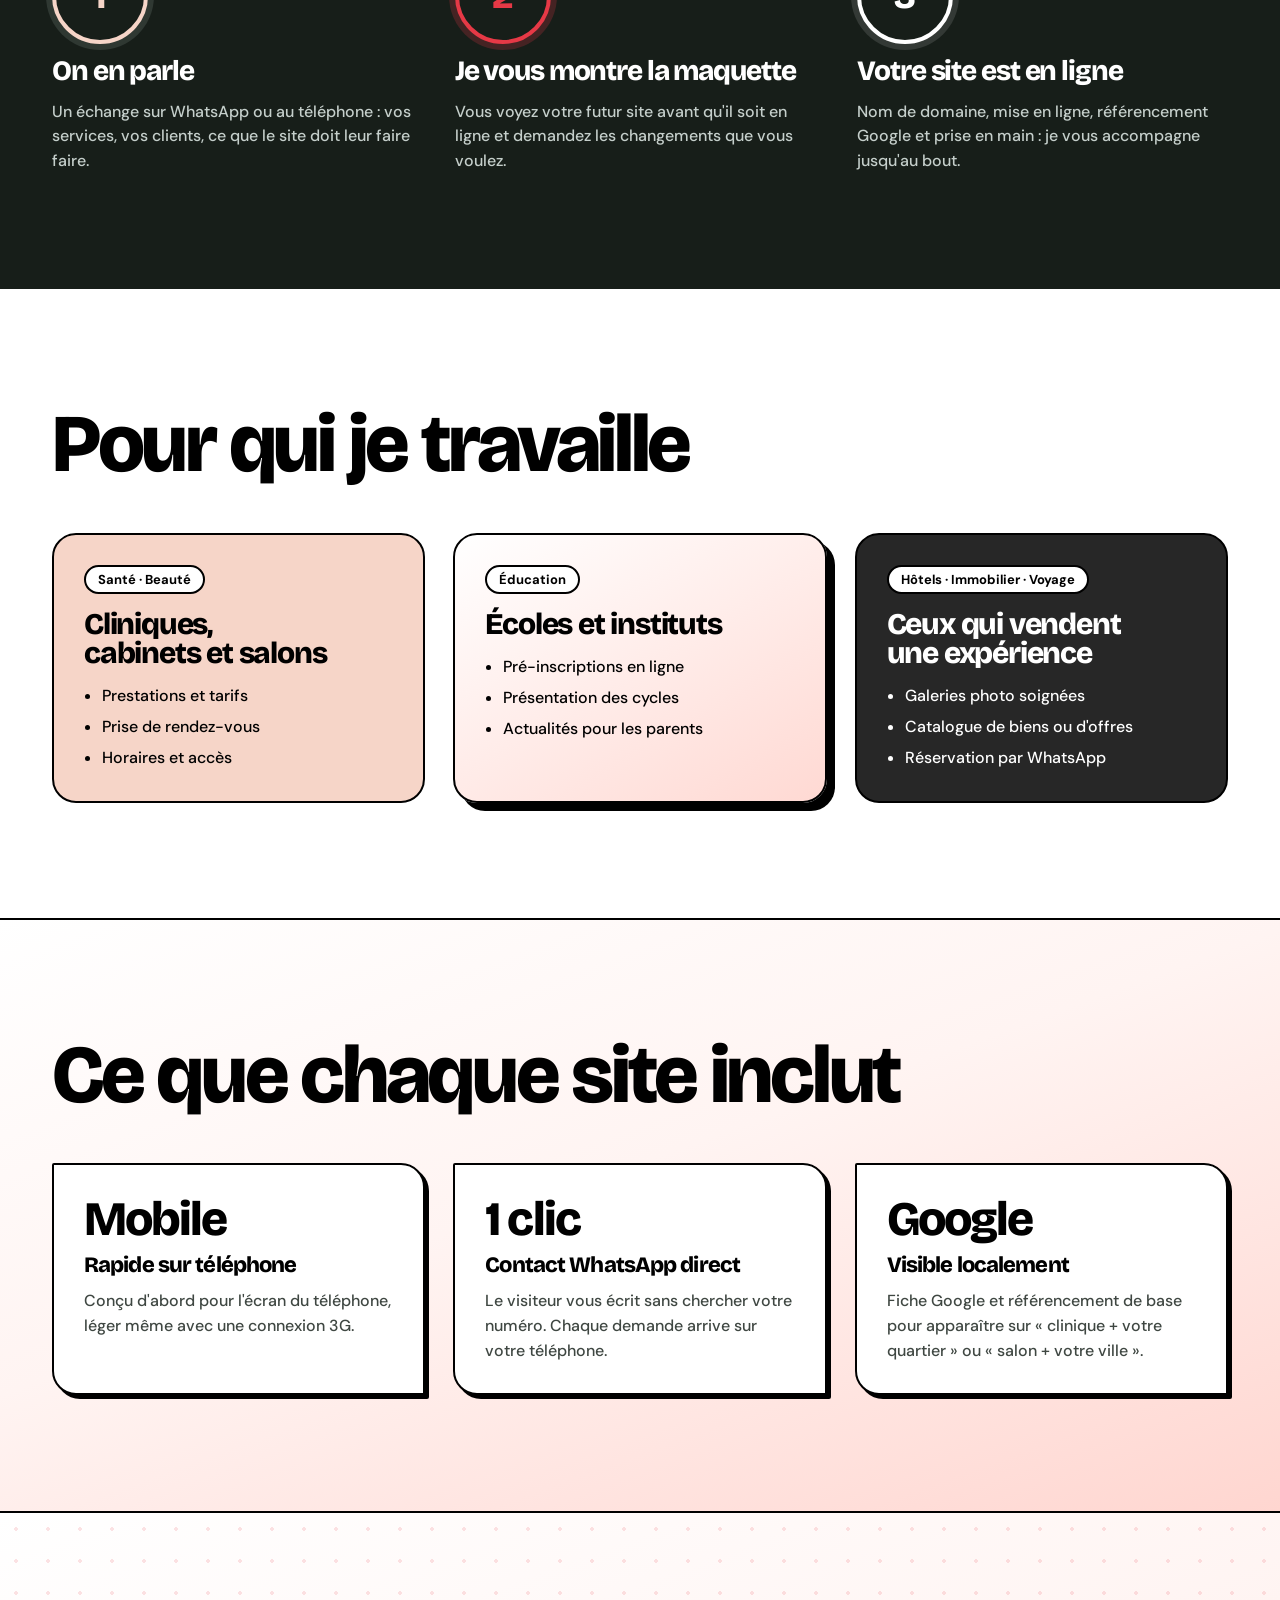
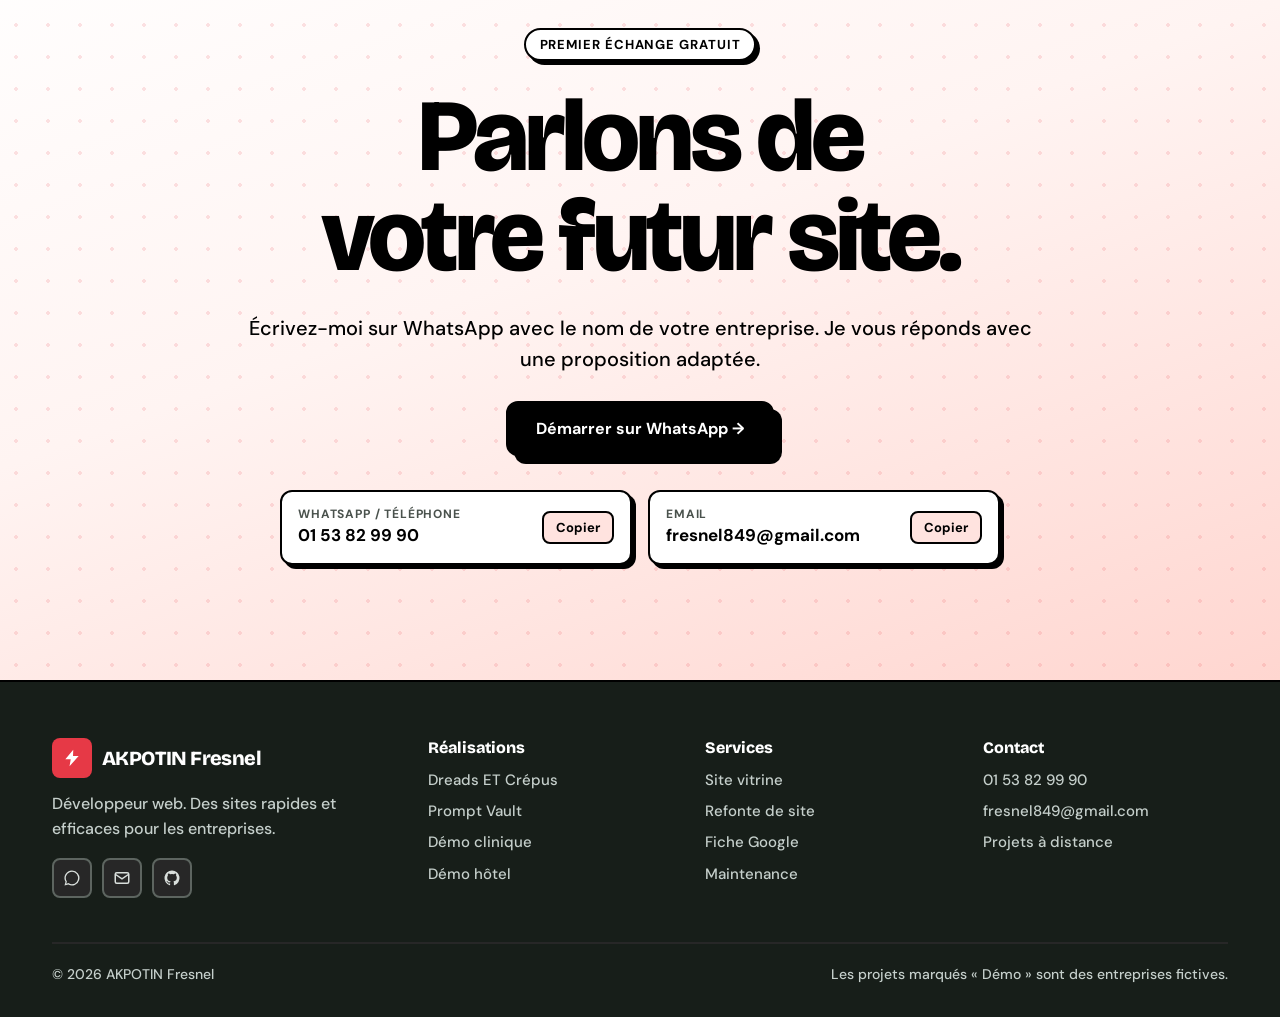
==== commit 45120281: "Palette adoucie : dégradés blanc → rose, accent rouge Co-Authored-By: Claude Opus 5.5 <noreply@anthr" ====
--- a/index.html
+++ b/index.html
@@ -11,9 +11,9 @@
 <link rel="preconnect" href="https://fonts.googleapis.com">
 <link rel="stylesheet" href="https://fonts.googleapis.com/css2?family=Bricolage+Grotesque:opsz,wght@12..96,500;12..96,700;12..96,800&family=DM+Sans:opsz,wght@9..40,500;9..40,700&display=swap">
 <style>
-/* Néo-brutalisme : bleu électrique #7b9cff, charbon #171e19, sauge #b7c6c2, bordures 2px, ombres dures sans flou */
+/* Néo-brutalisme adouci : dégradés blanc → rose, rouge #e63946 en accent, charbon #171e19, pêche #f6d5c8, bordures 2px, ombres dures */
 :root{
-  --main:#7b9cff; --charcoal:#171e19; --sage:#b7c6c2; --black:#000; --white:#fff; --dark2:#272727; --soft:#f4f4f5; --muted:#3f4742;
+  --main:#e63946; --tint:#ffe3df; --wash:linear-gradient(160deg,#ffffff 0%,#fff4f2 45%,#ffd6d0 100%); --wash2:linear-gradient(150deg,#ffffff 0%,#ffd9d3 100%); --charcoal:#171e19; --sage:#f6d5c8; --black:#000; --white:#fff; --dark2:#272727; --soft:#f4f4f5; --muted:#3f4742;
   --f-display:"Bricolage Grotesque","Arial Black",system-ui,sans-serif;
   --f-body:"DM Sans",system-ui,-apple-system,sans-serif;
   --ease:cubic-bezier(.175,.885,.32,1.275);
@@ -26,7 +26,7 @@
 .in{max-width:1240px;margin:0 auto;padding-inline:16px}
 @media (min-width:700px){.in{padding-inline:32px}}
 section{padding-block:clamp(64px,9vw,120px)}
-.dots{background-color:var(--main);background-image:radial-gradient(circle,rgb(0 0 0 / .1) 1.6px,transparent 1.8px);background-size:32px 32px}
+.dots{background-color:#fff;background-image:radial-gradient(circle,rgb(230 57 70 / .14) 1.6px,transparent 1.8px),var(--wash);background-size:32px 32px,100% 100%}
 .h2{font-size:clamp(40px,6.4vw,84px)}
 .lead{font-size:clamp(17px,1.6vw,20px);max-width:58ch}
 .pill{display:inline-flex;align-items:center;gap:8px;background:var(--white);border:2px solid var(--black);border-radius:999px;padding:6px 14px;font:700 13px var(--f-body);text-transform:uppercase;letter-spacing:.07em;box-shadow:4px 4px 0 var(--black)}
@@ -46,7 +46,7 @@
 .btn-sm:hover{transform:translate(4px,4px);box-shadow:0 0 0 var(--black)}
 
 /* nav */
-header.nav{position:fixed;top:0;left:0;right:0;z-index:50;background:var(--main);border-bottom:2px solid var(--black);padding-top:env(safe-area-inset-top,0px)}
+header.nav{position:fixed;top:0;left:0;right:0;z-index:50;background:rgb(255 255 255 / .88);backdrop-filter:blur(12px);-webkit-backdrop-filter:blur(12px);border-bottom:2px solid var(--black);padding-top:env(safe-area-inset-top,0px)}
 .nav .in{height:80px;display:flex;align-items:center;justify-content:space-between;gap:16px}
 .logo{display:flex;align-items:center;gap:10px;text-decoration:none;font:800 20px var(--f-display);letter-spacing:-.03em;white-space:nowrap}
 .logo i{width:40px;height:40px;background:var(--black);border-radius:8px;display:grid;place-items:center;flex:none;transition:transform .4s var(--ease)}
@@ -69,7 +69,7 @@
 .hero h1 .ln:nth-child(2)>span{animation-delay:.1s}.hero h1 .ln:nth-child(3)>span{animation-delay:.2s}
 @keyframes rise{from{transform:translateY(105%)}}
 .swap{display:inline-grid;vertical-align:bottom}
-.swap b{grid-area:1/1;color:transparent;-webkit-text-stroke:2.5px var(--black);font-weight:800;transition:transform .55s var(--ease),opacity .4s}
+.swap b{grid-area:1/1;color:transparent;-webkit-text-stroke:2.5px var(--main);font-weight:800;transition:transform .55s var(--ease),opacity .4s}
 .swap b:not(.cur){transform:translateY(80%) rotate(6deg);opacity:0}
 .swap b:not(.cur):not(.out){visibility:hidden}
 .swap b.out{transform:translateY(-80%) rotate(-6deg);opacity:0}
@@ -133,11 +133,11 @@
 .mob{position:absolute;right:0;bottom:0;width:24%;min-width:92px;border:2px solid var(--black);border-radius:20px;background:var(--black);padding:5px;box-shadow:6px 6px 0 var(--black);transform:rotate(4deg);transition:transform .4s var(--ease)}
 .proj:hover .mob{transform:rotate(0) translateY(-8px)}
 .mob img{border-radius:15px;aspect-ratio:390/844;object-fit:cover;object-position:top;width:100%}
-.hint{position:absolute;left:14px;bottom:calc(8% + 14px);background:var(--main);border:2px solid var(--black);border-radius:8px;padding:4px 10px;font:700 12px var(--f-body);box-shadow:3px 3px 0 var(--black);transition:opacity .3s}
+.hint{position:absolute;left:14px;bottom:calc(8% + 14px);background:var(--tint);border:2px solid var(--black);border-radius:8px;padding:4px 10px;font:700 12px var(--f-body);box-shadow:3px 3px 0 var(--black);transition:opacity .3s}
 .proj:hover .hint{opacity:0}
 .info{display:grid;gap:16px;align-content:start}
 .kind{justify-self:start;font:700 13px var(--f-body);text-transform:uppercase;letter-spacing:.07em;border:2px solid var(--black);border-radius:999px;padding:4px 12px}
-.k-client{background:var(--main)} .k-prod{background:var(--sage)} .k-demo{background:var(--white)}
+.k-client{background:var(--main);color:#fff} .k-prod{background:var(--sage)} .k-demo{background:var(--white)}
 .info h3{font-size:clamp(34px,4vw,52px)}
 .info p{font-size:17px;color:var(--muted);max-width:46ch}
 .feats{display:flex;flex-wrap:wrap;gap:8px}
@@ -152,7 +152,7 @@
 .pcard{border-radius:24px;padding:clamp(24px,3vw,40px);display:grid;gap:22px;align-content:start}
 .pcard h3{font-size:clamp(28px,3vw,38px)}
 .pcard.bad{background:var(--soft);border:2px dashed #8a918d;opacity:.75}
-.pcard.good{background:var(--main);border:2px solid var(--black);box-shadow:8px 8px 0 var(--black)}
+.pcard.good{background:var(--wash2);border:2px solid var(--black);box-shadow:8px 8px 0 var(--black)}
 .ticks{list-style:none;margin:0;padding:0;display:grid;gap:14px;font-weight:700;font-size:17px}
 .ticks li{display:grid;grid-template-columns:28px minmax(0,1fr);gap:12px}
 
@@ -165,7 +165,7 @@
 .step{position:relative;display:grid;gap:14px;justify-items:start}
 .circle{width:96px;height:96px;border-radius:50%;background:var(--charcoal);display:grid;place-items:center;font:800 36px var(--f-display)}
 .c1{border:4px solid var(--sage);color:var(--sage);box-shadow:0 0 0 6px rgb(183 198 194 / .15)}
-.c2{border:4px solid var(--main);color:var(--main);box-shadow:0 0 0 6px rgb(123 156 255 / .2)}
+.c2{border:4px solid var(--main);color:var(--main);box-shadow:0 0 0 6px rgb(230 57 70 / .22)}
 .c3{border:4px solid var(--white);color:var(--white);box-shadow:0 0 0 6px rgb(255 255 255 / .12)}
 .step h3{font-size:28px}
 .step p{color:#c5cfcb;max-width:34ch}
@@ -178,10 +178,10 @@
 .bcard .tagw{justify-self:start;background:var(--white);color:var(--black);border:2px solid var(--black);border-radius:999px;font:700 13px var(--f-body);padding:4px 12px}
 .bcard h3{font-size:30px}
 .bcard ul{margin:0;padding-left:18px;display:grid;gap:6px}
-.b1{background:var(--sage)} .b2{background:var(--main);box-shadow:8px 8px 0 var(--black)} .b3{background:var(--dark2);color:var(--white)}
+.b1{background:var(--sage)} .b2{background:var(--wash2);box-shadow:8px 8px 0 var(--black)} .b3{background:var(--dark2);color:var(--white)}
 
 /* inclus */
-.promise{background:var(--sage);border-block:2px solid var(--black)}
+.promise{background:var(--wash);border-block:2px solid var(--black)}
 .pgrid{display:grid;grid-template-columns:repeat(3,minmax(0,1fr));gap:28px;margin-top:48px}
 @media (max-width:900px){.pgrid{grid-template-columns:minmax(0,1fr)}}
 .pr{background:var(--white);border:2px solid var(--black);border-radius:2px 24px 2px 24px;padding:30px;display:grid;gap:12px;align-content:start;box-shadow:4px 4px 0 var(--black)}
@@ -199,8 +199,8 @@
 .cbox div{min-width:0}
 .cbox small{display:block;font:700 12px var(--f-body);text-transform:uppercase;letter-spacing:.07em;color:#4a524d}
 .cbox strong{display:block;font-size:17px;overflow-wrap:anywhere}
-.copy{font:700 13px var(--f-body);background:var(--main);border:2px solid var(--black);border-radius:8px;padding:6px 12px;cursor:pointer;flex:none}
-.copy:hover{background:var(--sage)}
+.copy{font:700 13px var(--f-body);background:var(--tint);border:2px solid var(--black);border-radius:8px;padding:6px 12px;cursor:pointer;flex:none}
+.copy:hover{background:var(--main);color:#fff}
 
 footer{background:var(--charcoal);color:#c5cfcb;padding-block:56px 32px}
 .fgrid{display:grid;grid-template-columns:1.4fr repeat(3,minmax(0,1fr));gap:32px}
@@ -211,7 +211,7 @@
 footer a{text-decoration:none} footer a:hover{color:var(--main)}
 .social{display:flex;gap:10px;margin-top:16px}
 .social a{width:40px;height:40px;display:grid;place-items:center;background:var(--dark2);border:2px solid #5d6560;border-radius:8px;color:#d9dfdc;transition:background .2s,color .2s,border-color .2s}
-.social a:hover{background:var(--main);color:var(--black);border-color:var(--black)}
+.social a:hover{background:var(--main);color:#fff;border-color:var(--black)}
 .legal{margin-top:44px;padding-top:20px;border-top:2px solid var(--dark2);display:flex;flex-wrap:wrap;justify-content:space-between;gap:10px;font-size:14px}
 
 .wa-fab{position:fixed;right:18px;bottom:calc(18px + env(safe-area-inset-bottom,0px));z-index:40;width:60px;height:60px;border-radius:16px;background:#25d366;border:2px solid var(--black);box-shadow:4px 4px 0 var(--black);display:grid;place-items:center;transition:transform .2s var(--ease),box-shadow .2s var(--ease)}
@@ -229,7 +229,7 @@
 <header class="nav">
   <div class="in">
     <a class="logo" href="#top" aria-label="AKPOTIN Fresnel, accueil">
-      <i><svg width="20" height="20" viewBox="0 0 24 24" fill="#7b9cff" aria-hidden="true"><path d="M13.5 2 4 13.5h6.5L9 22l11-12.5h-6.8z"/></svg></i>
+      <i><svg width="20" height="20" viewBox="0 0 24 24" fill="#e63946" aria-hidden="true"><path d="M13.5 2 4 13.5h6.5L9 22l11-12.5h-6.8z"/></svg></i>
       <span>AKPOTIN Fresnel</span>
     </a>
     <nav class="links" aria-label="Sections">
@@ -442,7 +442,7 @@
   <div class="in">
     <div class="fgrid">
       <div>
-        <a class="logo" href="#top" style="color:#fff"><i style="background:#7b9cff"><svg width="20" height="20" viewBox="0 0 24 24" fill="#000" aria-hidden="true"><path d="M13.5 2 4 13.5h6.5L9 22l11-12.5h-6.8z"/></svg></i><span>AKPOTIN Fresnel</span></a>
+        <a class="logo" href="#top" style="color:#fff"><i style="background:#e63946"><svg width="20" height="20" viewBox="0 0 24 24" fill="#fff" aria-hidden="true"><path d="M13.5 2 4 13.5h6.5L9 22l11-12.5h-6.8z"/></svg></i><span>AKPOTIN Fresnel</span></a>
         <p style="margin-top:14px;max-width:32ch">Développeur web. Des sites rapides et efficaces pour les entreprises.</p>
         <div class="social">
           <a href="https://wa.me/2290153829990" target="_blank" rel="noopener" aria-label="WhatsApp"><svg width="18" height="18" viewBox="0 0 24 24" fill="currentColor"><path d="M12 2a10 10 0 0 0-8.6 15.1L2 22l5-1.3A10 10 0 1 0 12 2Zm0 18.2c-1.5 0-3-.4-4.3-1.2l-.3-.2-3 .8.8-2.9-.2-.3A8.2 8.2 0 1 1 12 20.2Z"/></svg></a>
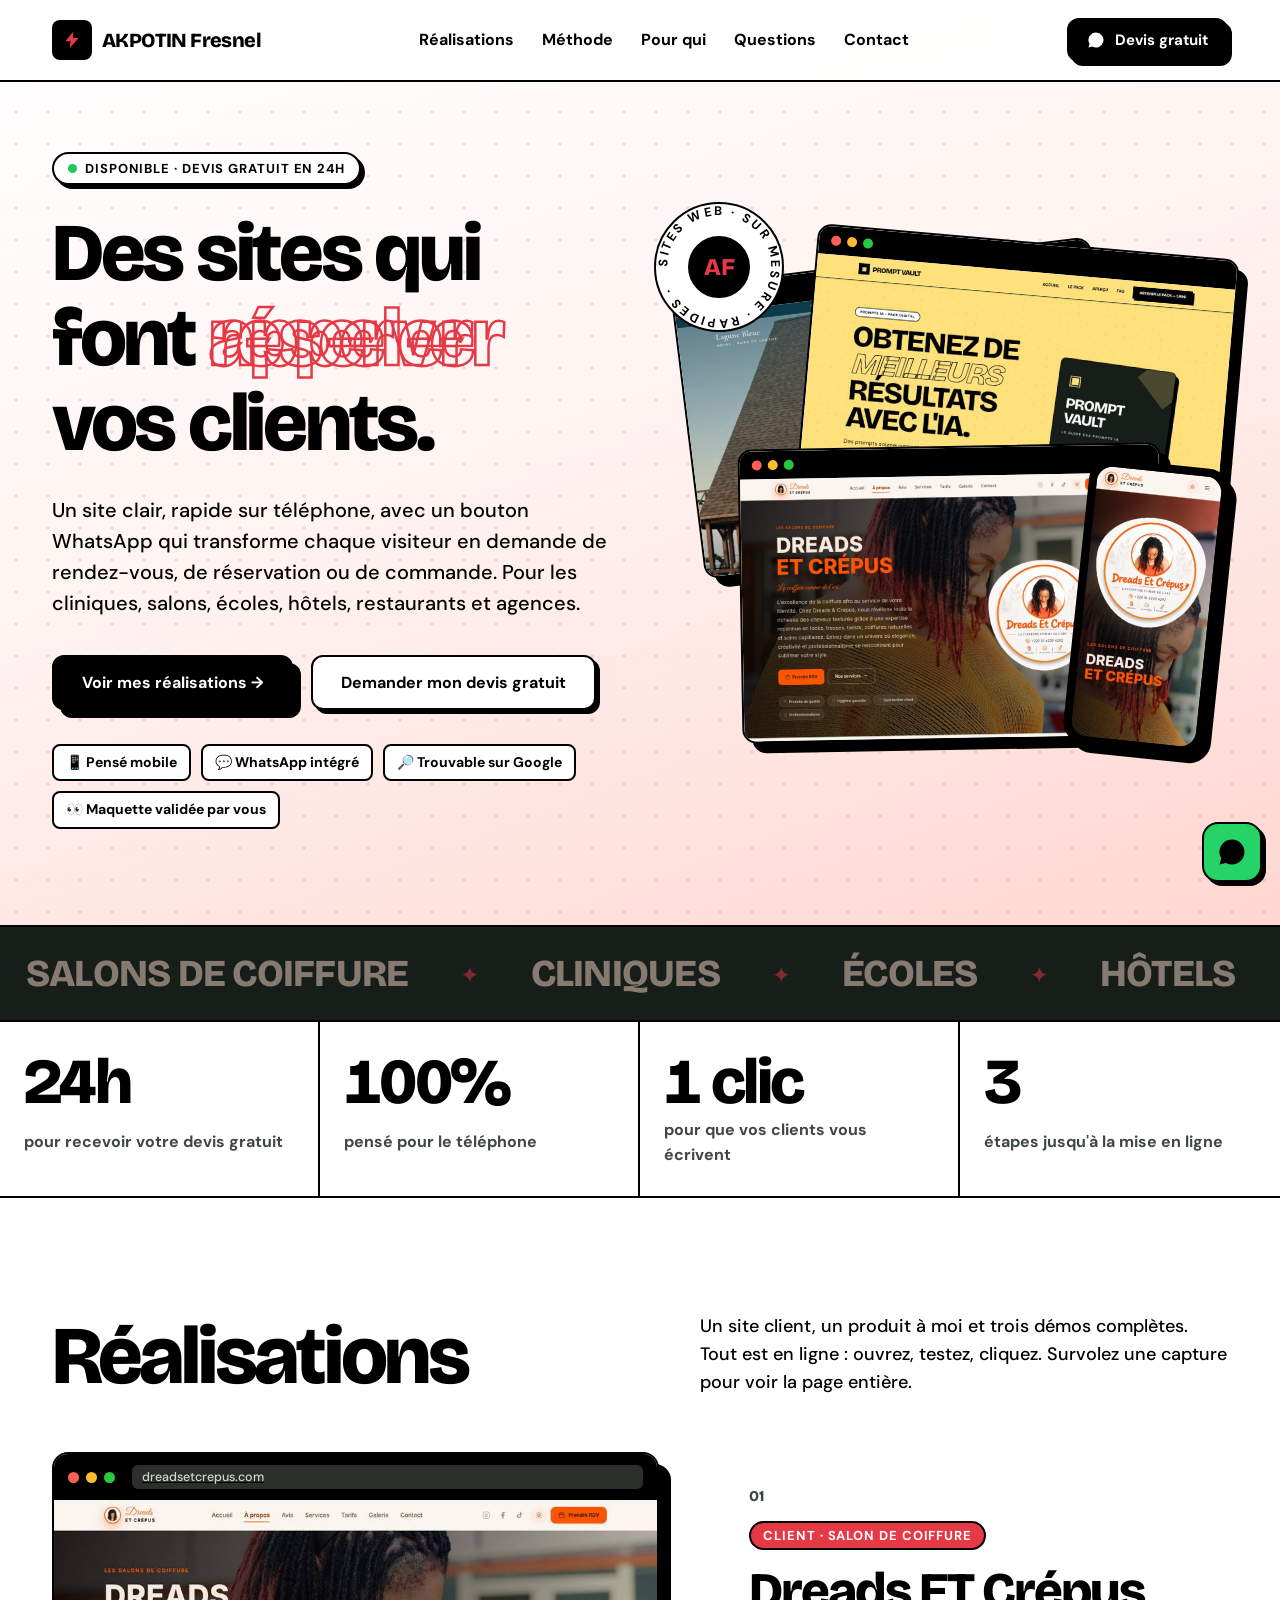
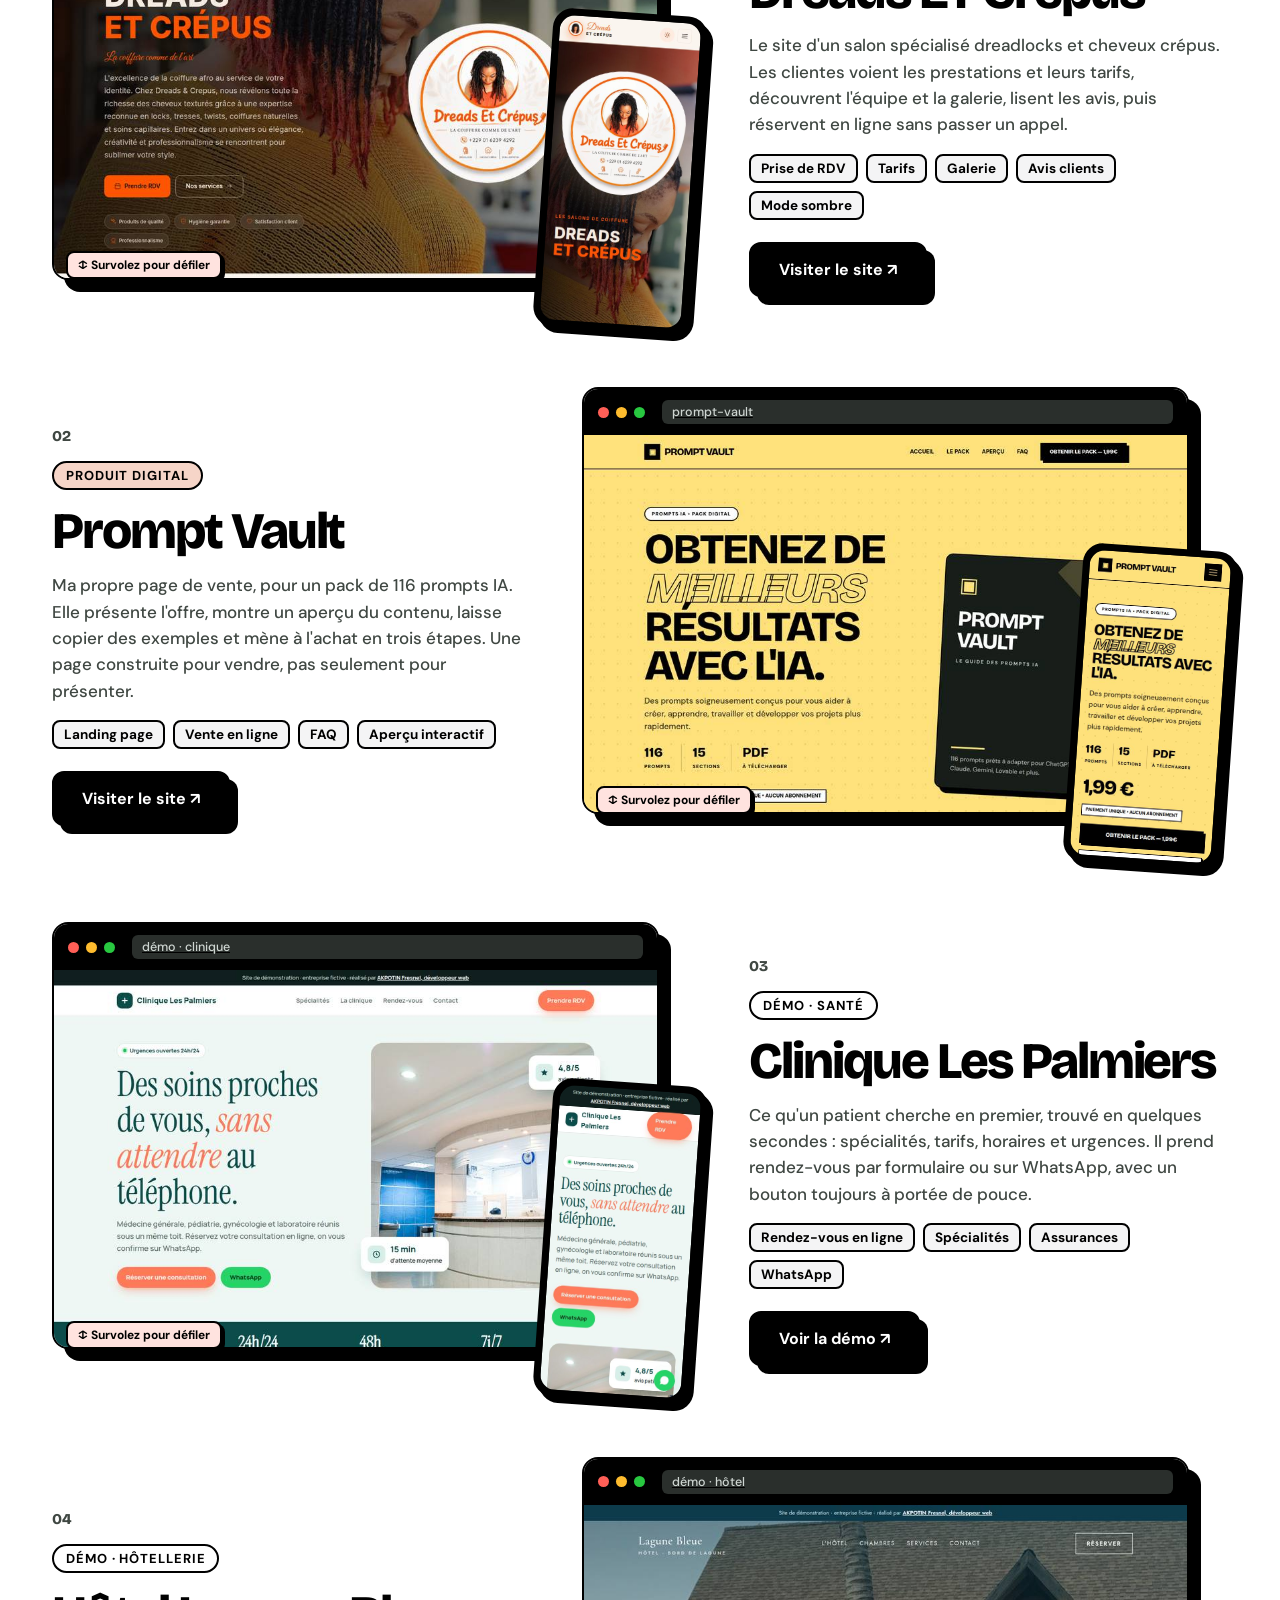
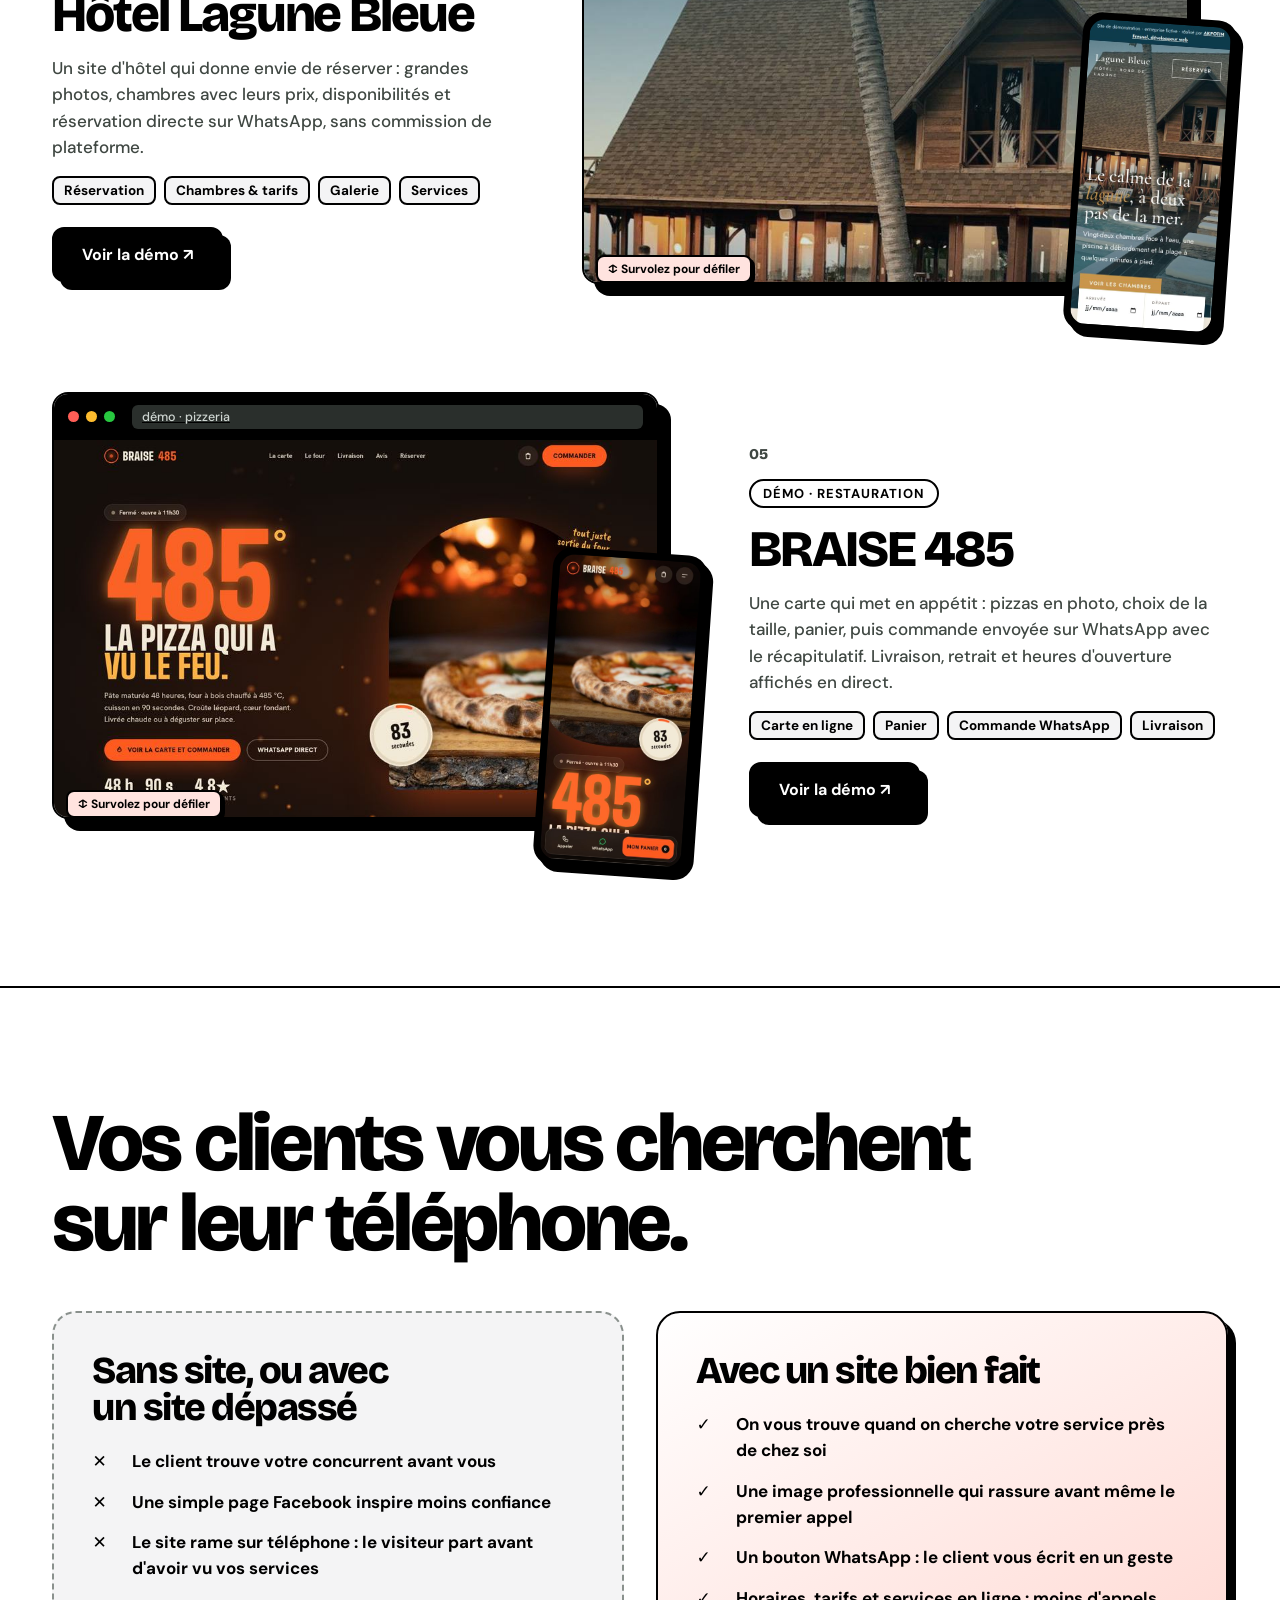
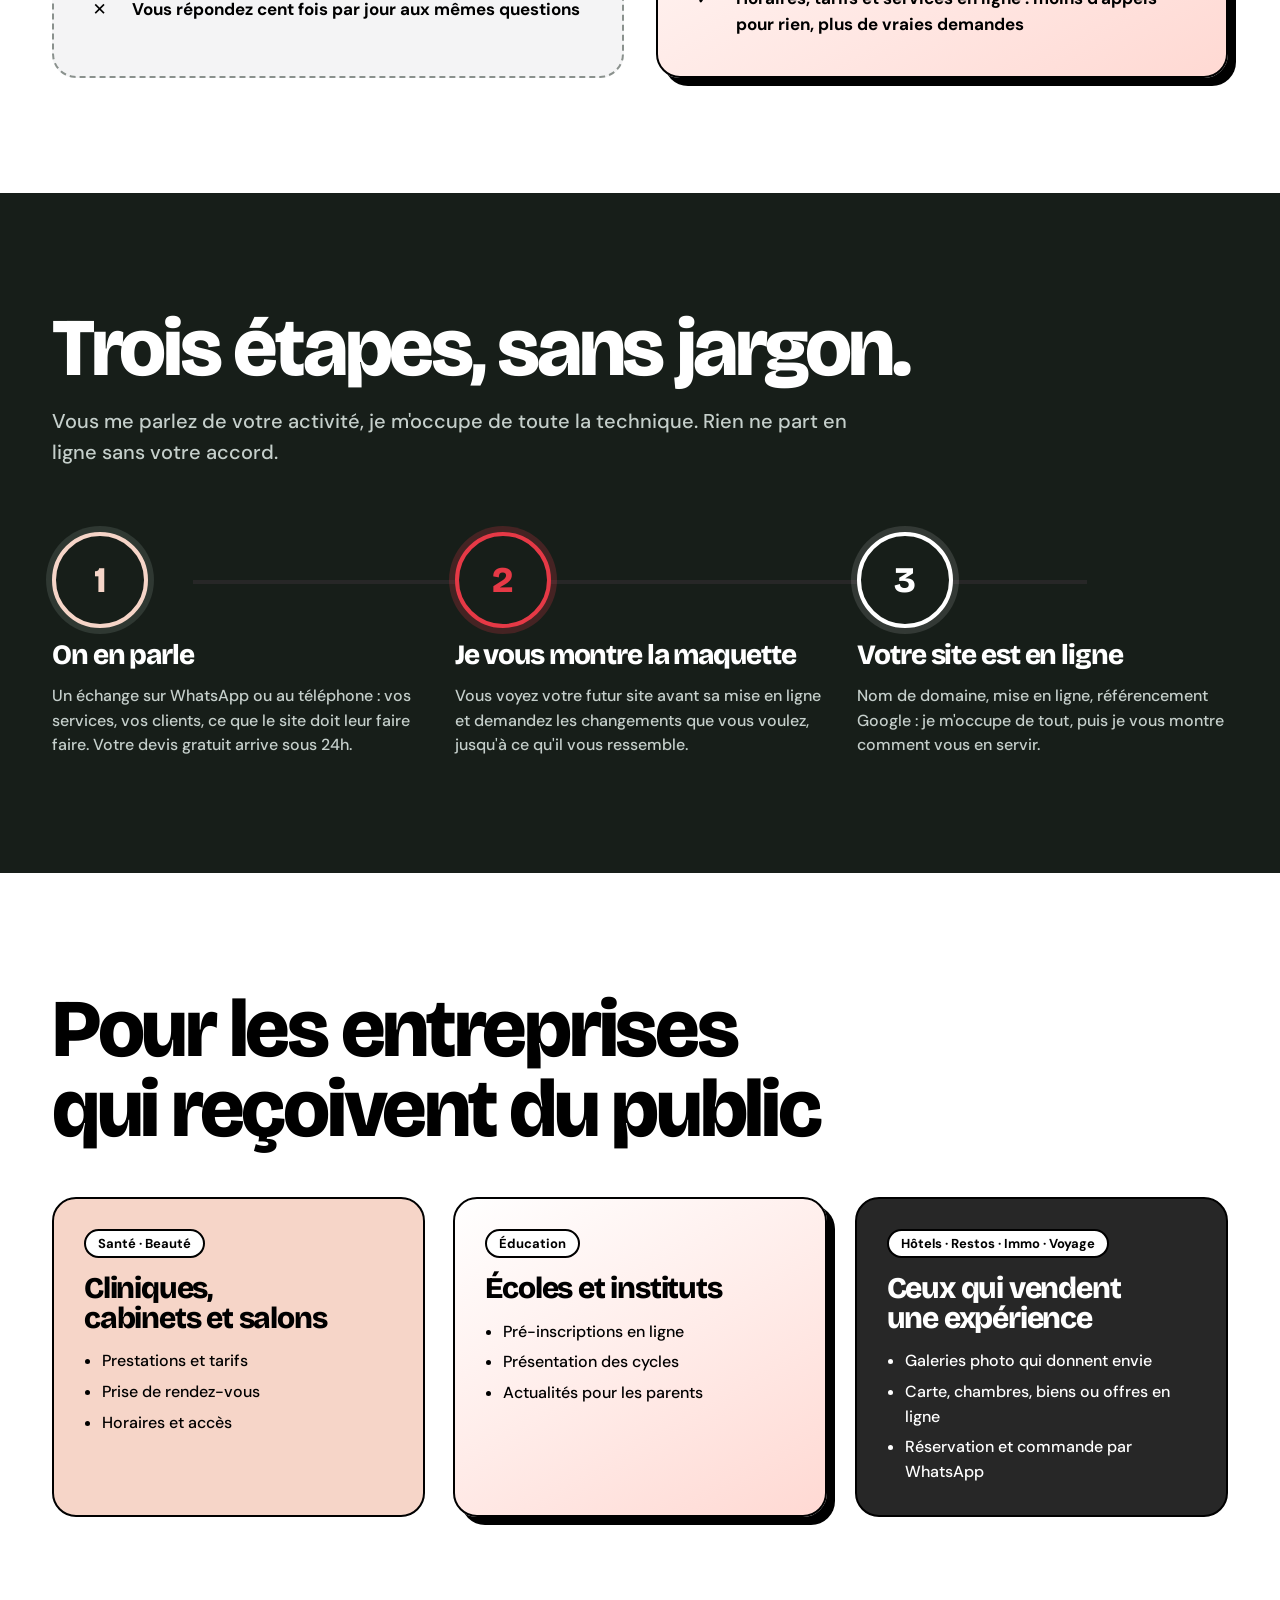
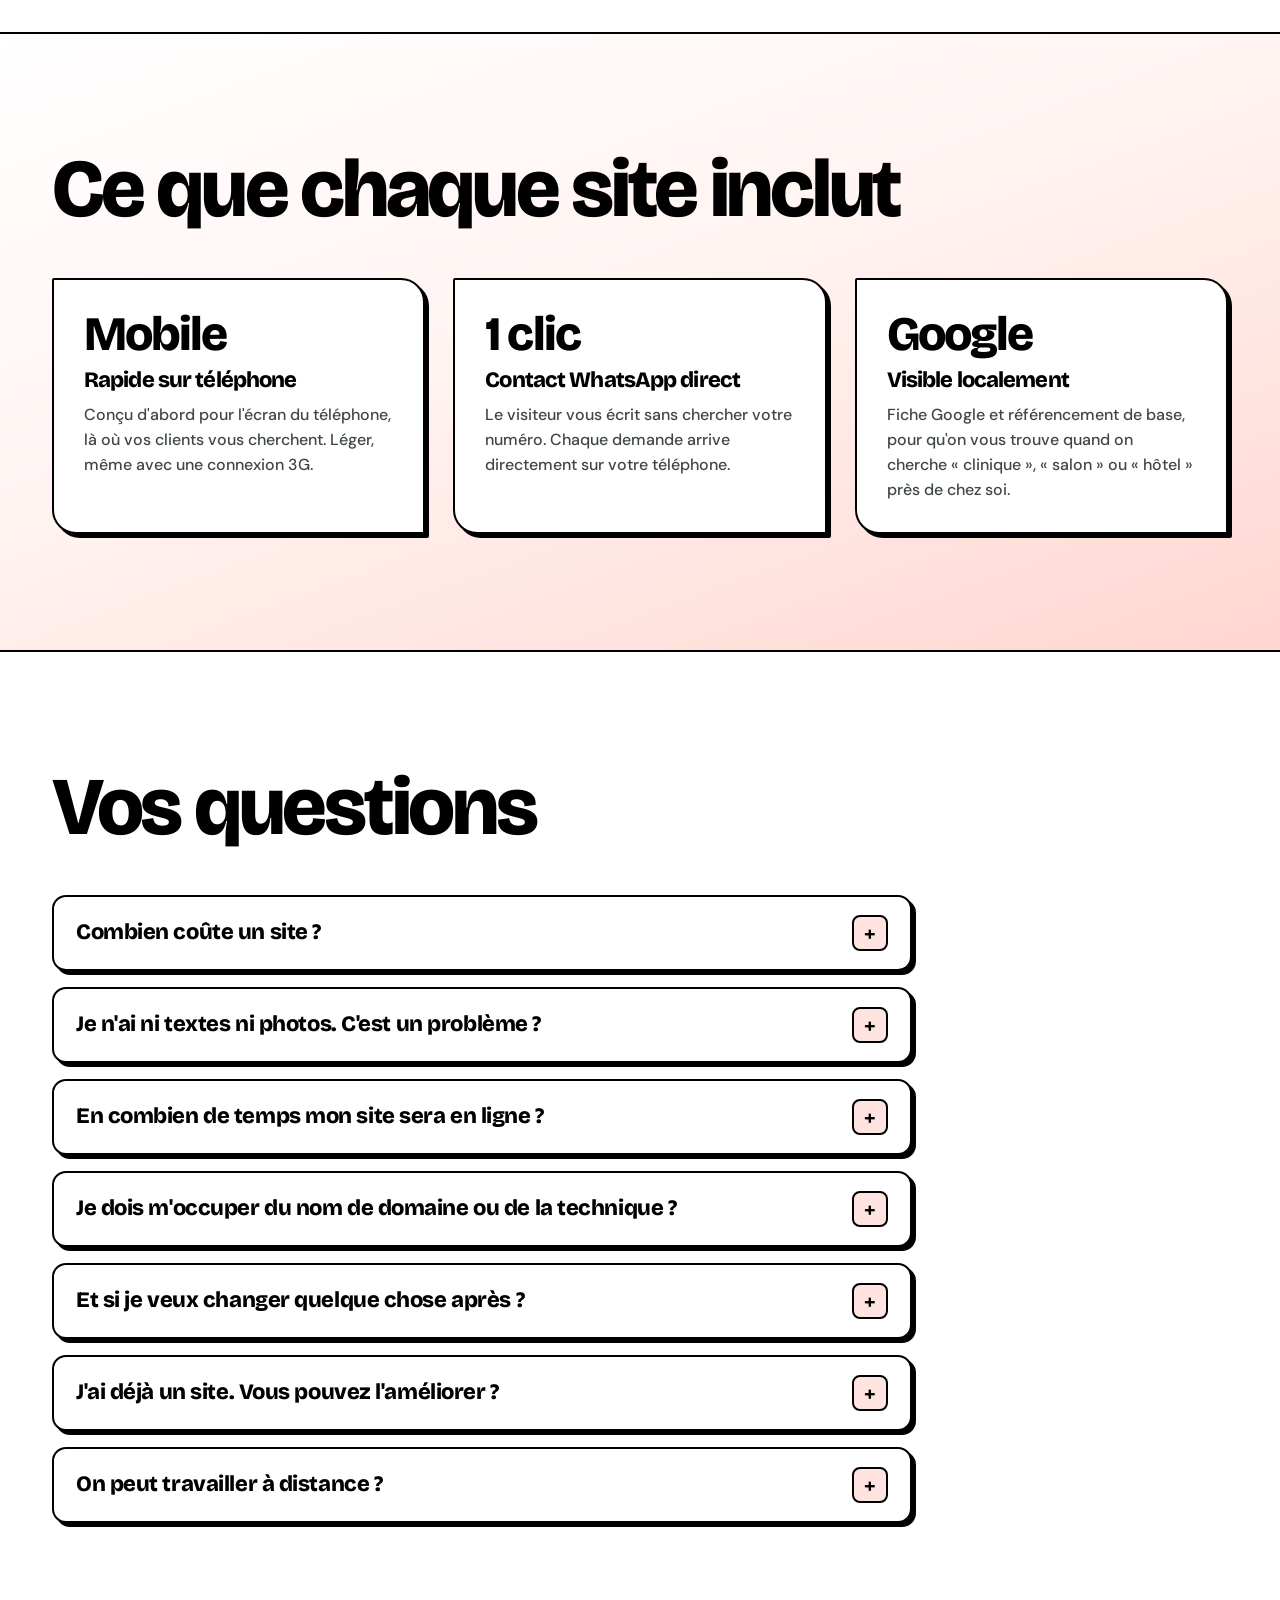
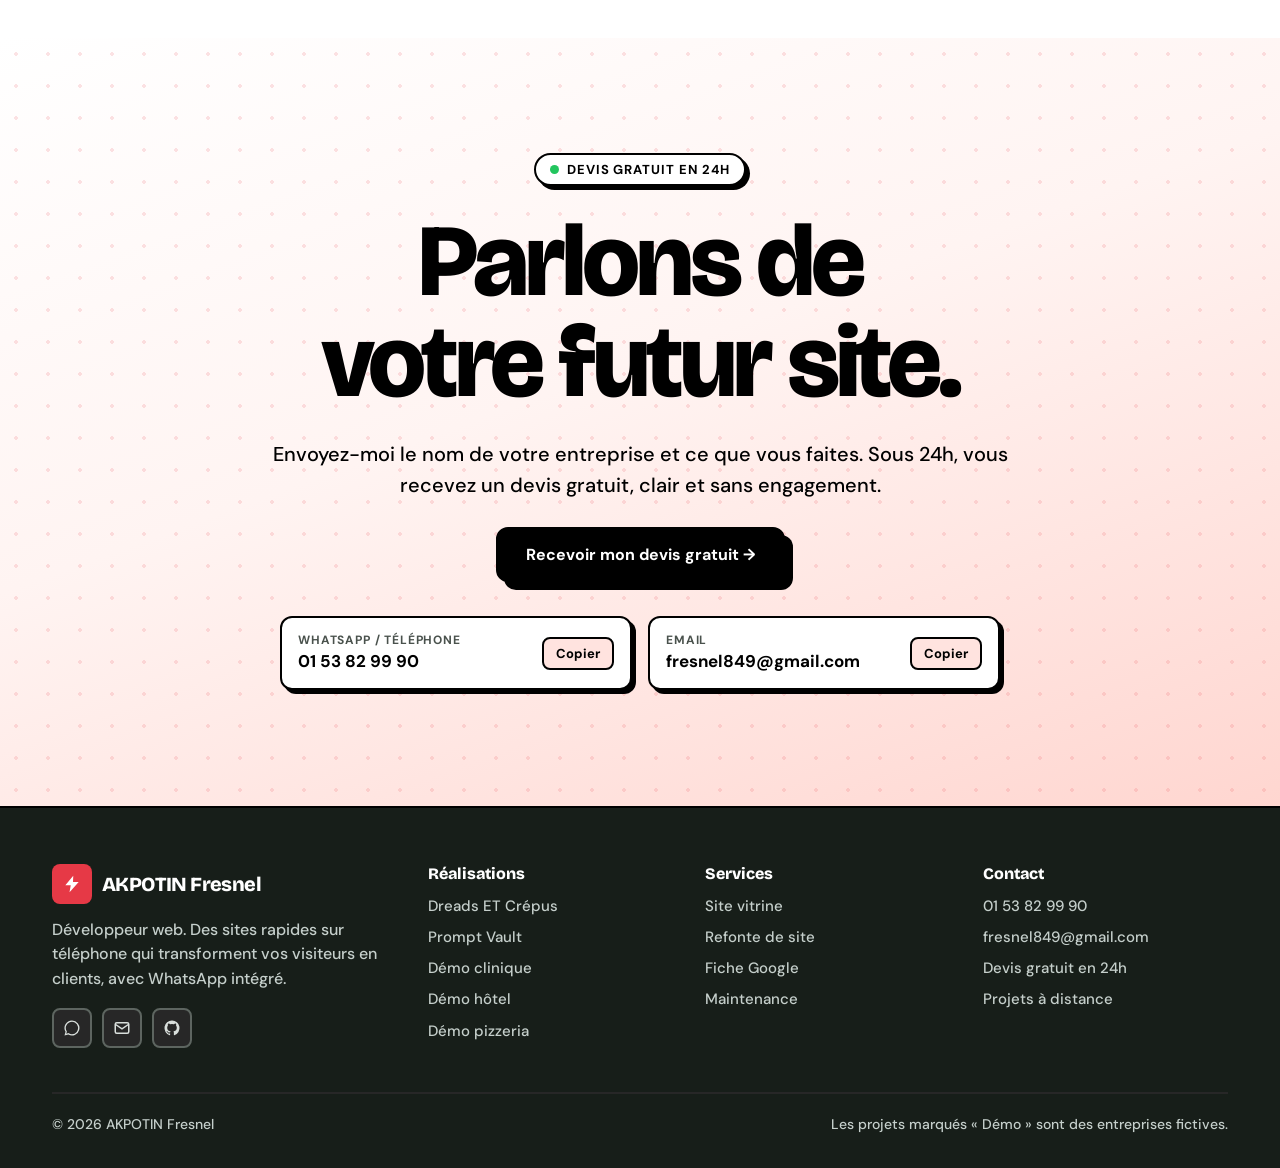
==== commit c6cfae1b: "Copywriting : devis gratuit en 24h, FAQ, démo pizzeria, textes orientés client Co-Authored-By: Claud" ====
--- a/index.html
+++ b/index.html
@@ -4,9 +4,9 @@
 <meta charset="utf-8">
 <meta name="viewport" content="width=device-width,initial-scale=1,viewport-fit=cover">
 <title>AKPOTIN Fresnel · Développeur web</title>
-<meta name="description" content="AKPOTIN Fresnel, développeur web : sites rapides sur mobile pour salons, cliniques, écoles, hôtels et agences.">
+<meta name="description" content="AKPOTIN Fresnel, développeur web : des sites rapides sur mobile, avec WhatsApp intégré, pour cliniques, salons, écoles, hôtels, restaurants et agences. Devis gratuit en 24h.">
 <meta property="og:title" content="AKPOTIN Fresnel · Développeur web">
-<meta property="og:description" content="Des sites qui font venir les clients.">
+<meta property="og:description" content="Des sites qui font appeler, réserver et acheter vos clients. Devis gratuit en 24h.">
 <meta property="og:image" content="img/dreads.jpg">
 <link rel="preconnect" href="https://fonts.googleapis.com">
 <link rel="stylesheet" href="https://fonts.googleapis.com/css2?family=Bricolage+Grotesque:opsz,wght@12..96,500;12..96,700;12..96,800&family=DM+Sans:opsz,wght@9..40,500;9..40,700&display=swap">
@@ -214,6 +214,18 @@
 .social a:hover{background:var(--main);color:#fff;border-color:var(--black)}
 .legal{margin-top:44px;padding-top:20px;border-top:2px solid var(--dark2);display:flex;flex-wrap:wrap;justify-content:space-between;gap:10px;font-size:14px}
 
+.t-touch{display:none}
+@media (hover:none){.t-touch{display:inline}.t-hover{display:none}}
+
+/* faq */
+.faq-list{display:grid;gap:16px;margin-top:48px;max-width:860px}
+.faq-list details{background:var(--white);border:2px solid var(--black);border-radius:14px;box-shadow:4px 4px 0 var(--black)}
+.faq-list summary{cursor:pointer;list-style:none;display:flex;justify-content:space-between;align-items:center;gap:16px;padding:18px 22px;font:800 clamp(18px,2vw,22px)/1.25 var(--f-display);letter-spacing:-.02em}
+.faq-list summary::-webkit-details-marker{display:none}
+.faq-list summary::after{content:"+";flex:none;width:32px;height:32px;display:grid;place-items:center;border:2px solid var(--black);border-radius:8px;background:var(--tint);font:800 20px/1 var(--f-body);transition:transform .25s}
+.faq-list details[open] summary::after{transform:rotate(45deg)}
+.faq-list details p{padding:0 22px 20px;color:var(--muted);font-size:17px;max-width:68ch}
+
 .wa-fab{position:fixed;right:18px;bottom:calc(18px + env(safe-area-inset-bottom,0px));z-index:40;width:60px;height:60px;border-radius:16px;background:#25d366;border:2px solid var(--black);box-shadow:4px 4px 0 var(--black);display:grid;place-items:center;transition:transform .2s var(--ease),box-shadow .2s var(--ease)}
 .wa-fab:hover{transform:translate(4px,4px);box-shadow:0 0 0 var(--black)}
 
@@ -233,11 +245,11 @@
       <span>AKPOTIN Fresnel</span>
     </a>
     <nav class="links" aria-label="Sections">
-      <a href="#realisations">Réalisations</a><a href="#methode">Méthode</a><a href="#pour-qui">Pour qui</a><a href="#contact">Contact</a>
+      <a href="#realisations">Réalisations</a><a href="#methode">Méthode</a><a href="#pour-qui">Pour qui</a><a href="#faq">Questions</a><a href="#contact">Contact</a>
     </nav>
-    <a class="btn btn-dark btn-sm" href="https://wa.me/2290153829990?text=Bonjour%20Fresnel%2C%20je%20souhaite%20un%20site%20web%20pour%20mon%20entreprise." target="_blank" rel="noopener">
+    <a class="btn btn-dark btn-sm" href="https://wa.me/2290153829990?text=Bonjour%20Fresnel%2C%20je%20suis%20%5Bnom%20de%20l%27entreprise%5D.%20J%27aimerais%20un%20devis%20pour%20un%20site%20web." target="_blank" rel="noopener">
       <svg width="18" height="18" viewBox="0 0 24 24" fill="currentColor" aria-hidden="true"><path d="M12 2a10 10 0 0 0-8.6 15.1L2 22l5-1.3A10 10 0 1 0 12 2Zm4.5 12.1c-.2-.1-1.5-.7-1.7-.8-.2-.1-.4-.1-.6.1l-.8 1c-.1.2-.3.2-.5.1a6.7 6.7 0 0 1-3.3-2.9c-.3-.4.2-.4.7-1.4.1-.2 0-.3 0-.5l-.8-1.8c-.2-.5-.4-.4-.6-.4h-.5a1 1 0 0 0-.7.3 3 3 0 0 0-.9 2.2c0 1.3.9 2.5 1 2.7.1.2 1.8 2.8 4.4 3.9 1.6.7 2.3.8 3.1.6.5-.1 1.5-.6 1.7-1.2.2-.6.2-1.1.2-1.2-.1-.1-.3-.2-.6-.3Z"/></svg>
-      <span>Écrivez-moi</span>
+      <span>Devis gratuit</span>
     </a>
   </div>
   <div class="progress" id="progress"></div>
@@ -247,18 +259,18 @@
   <section class="hero dots">
     <div class="in">
       <div>
-        <span class="pill"><span class="live"></span>Disponible pour vos projets</span>
+        <span class="pill"><span class="live"></span>Disponible · devis gratuit en 24h</span>
         <h1>
           <span class="ln"><span>Des sites qui</span></span>
           <span class="ln"><span>font <span class="swap" id="swap"><b class="cur">appeler</b><b>réserver</b><b>acheter</b><b>revenir</b></span></span></span>
           <span class="ln"><span>vos clients.</span></span>
         </h1>
-        <p class="lead">Je suis AKPOTIN Fresnel, développeur web. Je crée des sites rapides sur mobile pour les salons, cliniques, écoles, hôtels et agences, avec un bouton WhatsApp qui transforme les visites en demandes.</p>
+        <p class="lead">Un site clair, rapide sur téléphone, avec un bouton WhatsApp qui transforme chaque visiteur en demande de rendez-vous, de réservation ou de commande. Pour les cliniques, salons, écoles, hôtels, restaurants et agences.</p>
         <div class="ctas">
           <a class="btn btn-dark" href="#realisations">Voir mes réalisations →</a>
-          <a class="btn btn-light" href="https://wa.me/2290153829990?text=Bonjour%20Fresnel%2C%20je%20souhaite%20un%20site%20web%20pour%20mon%20entreprise." target="_blank" rel="noopener">Discuter sur WhatsApp</a>
+          <a class="btn btn-light" href="https://wa.me/2290153829990?text=Bonjour%20Fresnel%2C%20je%20suis%20%5Bnom%20de%20l%27entreprise%5D.%20J%27aimerais%20un%20devis%20pour%20un%20site%20web." target="_blank" rel="noopener">Demander mon devis gratuit</a>
         </div>
-        <div class="trust"><span>📱 Pensé mobile</span><span>💬 WhatsApp intégré</span><span>🔎 Visible sur Google</span></div>
+        <div class="trust"><span>📱 Pensé mobile</span><span>💬 WhatsApp intégré</span><span>🔎 Trouvable sur Google</span><span>👀 Maquette validée par vous</span></div>
       </div>
 
       <div class="fan" id="fan" aria-label="Aperçu de sites réalisés">
@@ -276,23 +288,23 @@
 
   <div class="marquee" aria-hidden="true">
     <div class="track">
-      <span>SALONS DE COIFFURE</span><span>CLINIQUES</span><span>ÉCOLES</span><span>HÔTELS</span><span>IMMOBILIER</span><span>AGENCES DE VOYAGE</span><span>PRODUITS DIGITAUX</span>
-      <span>SALONS DE COIFFURE</span><span>CLINIQUES</span><span>ÉCOLES</span><span>HÔTELS</span><span>IMMOBILIER</span><span>AGENCES DE VOYAGE</span><span>PRODUITS DIGITAUX</span>
+      <span>SALONS DE COIFFURE</span><span>CLINIQUES</span><span>ÉCOLES</span><span>HÔTELS</span><span>IMMOBILIER</span><span>AGENCES DE VOYAGE</span><span>RESTAURANTS</span><span>PRODUITS DIGITAUX</span>
+      <span>SALONS DE COIFFURE</span><span>CLINIQUES</span><span>ÉCOLES</span><span>HÔTELS</span><span>IMMOBILIER</span><span>AGENCES DE VOYAGE</span><span>RESTAURANTS</span><span>PRODUITS DIGITAUX</span>
     </div>
   </div>
 
   <div class="stats">
-    <div><strong data-count="4">4</strong><span>sites en ligne</span></div>
-    <div><strong>100%</strong><span>adaptés au mobile</span></div>
-    <div><strong>1 clic</strong><span>pour vous écrire</span></div>
-    <div><strong>24h</strong><span>pour une première réponse</span></div>
+    <div><strong>24h</strong><span>pour recevoir votre devis gratuit</span></div>
+    <div><strong>100%</strong><span>pensé pour le téléphone</span></div>
+    <div><strong>1 clic</strong><span>pour que vos clients vous écrivent</span></div>
+    <div><strong>3</strong><span>étapes jusqu'à la mise en ligne</span></div>
   </div>
 
   <section class="work" id="realisations">
     <div class="in">
       <div class="head rv">
         <h2 class="h2">Réalisations</h2>
-        <p>Passez la souris sur une capture pour faire défiler le site entier. Chaque site est en ligne : cliquez pour le visiter.</p>
+        <p>Un site client, un produit à moi et trois démos complètes. Tout est en ligne : ouvrez, testez, cliquez. <span class="t-hover">Survolez une capture pour voir la page entière.</span><span class="t-touch">Les captures défilent toutes seules quand vous arrivez dessus.</span></p>
       </div>
       <div class="projects">
 
@@ -300,13 +312,13 @@
           <a class="shot" href="https://dreadsetcrepus.com/" target="_blank" rel="noopener" aria-label="Visiter dreadsetcrepus.com">
             <div class="browser"><div class="bar"><b style="background:#ff5f57"></b><b style="background:#febc2e"></b><b style="background:#28c840"></b><span class="url">dreadsetcrepus.com</span></div><div class="screen" style="background-image:url(img/dreads-full.jpg)"></div></div>
             <div class="mob"><img src="img/dreads-m.jpg" alt="" loading="lazy"></div>
-            <span class="hint">↕ Survolez pour défiler</span>
+            <span class="hint"><span class="t-hover">↕ Survolez pour défiler</span><span class="t-touch">↕ Page entière</span></span>
           </a>
           <div class="info">
             <span class="num">01</span>
             <span class="kind k-client">Client · Salon de coiffure</span>
             <h3>Dreads ET Crépus</h3>
-            <p>Site complet d'un salon de coiffure spécialisé dreadlocks et cheveux crépus : présentation de l'équipe, prestations et tarifs, galerie, avis clientes et prise de rendez-vous en ligne.</p>
+            <p>Le site d'un salon spécialisé dreadlocks et cheveux crépus. Les clientes voient les prestations et leurs tarifs, découvrent l'équipe et la galerie, lisent les avis, puis réservent en ligne sans passer un appel.</p>
             <div class="feats"><span>Prise de RDV</span><span>Tarifs</span><span>Galerie</span><span>Avis clients</span><span>Mode sombre</span></div>
             <a class="btn btn-dark" href="https://dreadsetcrepus.com/" target="_blank" rel="noopener">Visiter le site ↗</a>
           </div>
@@ -316,13 +328,13 @@
           <a class="shot" href="https://fresnel849-debug.github.io/prompt-vault/" target="_blank" rel="noopener" aria-label="Visiter Prompt Vault">
             <div class="browser"><div class="bar"><b style="background:#ff5f57"></b><b style="background:#febc2e"></b><b style="background:#28c840"></b><span class="url">prompt-vault</span></div><div class="screen" style="background-image:url(img/vault-full.jpg)"></div></div>
             <div class="mob"><img src="img/vault-m.jpg" alt="" loading="lazy"></div>
-            <span class="hint">↕ Survolez pour défiler</span>
+            <span class="hint"><span class="t-hover">↕ Survolez pour défiler</span><span class="t-touch">↕ Page entière</span></span>
           </a>
           <div class="info">
             <span class="num">02</span>
             <span class="kind k-prod">Produit digital</span>
             <h3>Prompt Vault</h3>
-            <p>Page de vente d'un pack de 116 prompts IA : argumentaire, aperçu du contenu, exemples à copier et parcours d'achat en trois étapes.</p>
+            <p>Ma propre page de vente, pour un pack de 116 prompts IA. Elle présente l'offre, montre un aperçu du contenu, laisse copier des exemples et mène à l'achat en trois étapes. Une page construite pour vendre, pas seulement pour présenter.</p>
             <div class="feats"><span>Landing page</span><span>Vente en ligne</span><span>FAQ</span><span>Aperçu interactif</span></div>
             <a class="btn btn-dark" href="https://fresnel849-debug.github.io/prompt-vault/" target="_blank" rel="noopener">Visiter le site ↗</a>
           </div>
@@ -332,13 +344,13 @@
           <a class="shot" href="demos/clinique/" target="_blank" rel="noopener" aria-label="Visiter la démo Clinique Les Palmiers">
             <div class="browser"><div class="bar"><b style="background:#ff5f57"></b><b style="background:#febc2e"></b><b style="background:#28c840"></b><span class="url">démo · clinique</span></div><div class="screen" style="background-image:url(img/clinique-full.jpg)"></div></div>
             <div class="mob"><img src="img/clinique-m.jpg" alt="" loading="lazy"></div>
-            <span class="hint">↕ Survolez pour défiler</span>
+            <span class="hint"><span class="t-hover">↕ Survolez pour défiler</span><span class="t-touch">↕ Page entière</span></span>
           </a>
           <div class="info">
             <span class="num">03</span>
             <span class="kind k-demo">Démo · Santé</span>
             <h3>Clinique Les Palmiers</h3>
-            <p>Ce que j'apporte à une clinique : spécialités et tarifs, horaires et urgences, formulaire de rendez-vous et bouton WhatsApp toujours visible.</p>
+            <p>Ce qu'un patient cherche en premier, trouvé en quelques secondes : spécialités, tarifs, horaires et urgences. Il prend rendez-vous par formulaire ou sur WhatsApp, avec un bouton toujours à portée de pouce.</p>
             <div class="feats"><span>Rendez-vous en ligne</span><span>Spécialités</span><span>Assurances</span><span>WhatsApp</span></div>
             <a class="btn btn-dark" href="demos/clinique/" target="_blank" rel="noopener">Voir la démo ↗</a>
           </div>
@@ -348,18 +360,34 @@
           <a class="shot" href="demos/hotel/" target="_blank" rel="noopener" aria-label="Visiter la démo Hôtel Lagune Bleue">
             <div class="browser"><div class="bar"><b style="background:#ff5f57"></b><b style="background:#febc2e"></b><b style="background:#28c840"></b><span class="url">démo · hôtel</span></div><div class="screen" style="background-image:url(img/hotel-full.jpg)"></div></div>
             <div class="mob"><img src="img/hotel-m.jpg" alt="" loading="lazy"></div>
-            <span class="hint">↕ Survolez pour défiler</span>
+            <span class="hint"><span class="t-hover">↕ Survolez pour défiler</span><span class="t-touch">↕ Page entière</span></span>
           </a>
           <div class="info">
             <span class="num">04</span>
             <span class="kind k-demo">Démo · Hôtellerie</span>
             <h3>Hôtel Lagune Bleue</h3>
-            <p>Un site d'hôtel qui donne envie : grandes photos, chambres avec prix en FCFA, module de disponibilités et réservation directe sur WhatsApp, sans commission.</p>
+            <p>Un site d'hôtel qui donne envie de réserver : grandes photos, chambres avec leurs prix, disponibilités et réservation directe sur WhatsApp, sans commission de plateforme.</p>
             <div class="feats"><span>Réservation</span><span>Chambres &amp; tarifs</span><span>Galerie</span><span>Services</span></div>
             <a class="btn btn-dark" href="demos/hotel/" target="_blank" rel="noopener">Voir la démo ↗</a>
           </div>
         </article>
 
+        <article class="proj rv">
+          <a class="shot" href="demos/pizzeria/" target="_blank" rel="noopener" aria-label="Visiter la démo BRAISE 485">
+            <div class="browser"><div class="bar"><b style="background:#ff5f57"></b><b style="background:#febc2e"></b><b style="background:#28c840"></b><span class="url">démo · pizzeria</span></div><div class="screen" style="background-image:url(img/pizzeria-full.jpg)"></div></div>
+            <div class="mob"><img src="img/pizzeria-m.jpg" alt="" loading="lazy"></div>
+            <span class="hint"><span class="t-hover">↕ Survolez pour défiler</span><span class="t-touch">↕ Page entière</span></span>
+          </a>
+          <div class="info">
+            <span class="num">05</span>
+            <span class="kind k-demo">Démo · Restauration</span>
+            <h3>BRAISE 485</h3>
+            <p>Une carte qui met en appétit : pizzas en photo, choix de la taille, panier, puis commande envoyée sur WhatsApp avec le récapitulatif. Livraison, retrait et heures d'ouverture affichés en direct.</p>
+            <div class="feats"><span>Carte en ligne</span><span>Panier</span><span>Commande WhatsApp</span><span>Livraison</span></div>
+            <a class="btn btn-dark" href="demos/pizzeria/" target="_blank" rel="noopener">Voir la démo ↗</a>
+          </div>
+        </article>
+
       </div>
     </div>
   </section>
@@ -369,21 +397,21 @@
       <h2 class="h2 rv">Vos clients vous cherchent sur leur téléphone.</h2>
       <div class="duo">
         <div class="pcard bad rv">
-          <h3>Sans site, ou avec un vieux site</h3>
+          <h3>Sans site, ou avec un site dépassé</h3>
           <ul class="ticks">
-            <li><span>✕</span>Le client tombe sur votre concurrent avant vous</li>
-            <li><span>✕</span>Une page Facebook seule fait moins sérieux</li>
-            <li><span>✕</span>Le site met du temps à charger sur un téléphone</li>
-            <li><span>✕</span>Les mêmes questions arrivent cent fois par téléphone</li>
+            <li><span>✕</span>Le client trouve votre concurrent avant vous</li>
+            <li><span>✕</span>Une simple page Facebook inspire moins confiance</li>
+            <li><span>✕</span>Le site rame sur téléphone : le visiteur part avant d'avoir vu vos services</li>
+            <li><span>✕</span>Vous répondez cent fois par jour aux mêmes questions</li>
           </ul>
         </div>
         <div class="pcard good rv">
           <h3>Avec un site bien fait</h3>
           <ul class="ticks">
-            <li><span>✓</span>Vous apparaissez quand on cherche votre service dans votre ville</li>
-            <li><span>✓</span>Une image professionnelle qui rassure avant le premier contact</li>
-            <li><span>✓</span>Un bouton WhatsApp qui ouvre la conversation en un geste</li>
-            <li><span>✓</span>Horaires, tarifs et services en ligne : moins d'appels répétitifs</li>
+            <li><span>✓</span>On vous trouve quand on cherche votre service près de chez soi</li>
+            <li><span>✓</span>Une image professionnelle qui rassure avant même le premier appel</li>
+            <li><span>✓</span>Un bouton WhatsApp : le client vous écrit en un geste</li>
+            <li><span>✓</span>Horaires, tarifs et services en ligne : moins d'appels pour rien, plus de vraies demandes</li>
           </ul>
         </div>
       </div>
@@ -393,22 +421,22 @@
   <section class="how on-dark" id="methode">
     <div class="in">
       <h2 class="h2 rv">Trois étapes, sans jargon.</h2>
-      <p class="lead rv">Vous parlez de votre activité, je m'occupe de la technique. Vous validez chaque étape avant la suivante.</p>
+      <p class="lead rv">Vous me parlez de votre activité, je m'occupe de toute la technique. Rien ne part en ligne sans votre accord.</p>
       <div class="steps">
-        <div class="step rv"><div class="circle c1">1</div><h3>On en parle</h3><p>Un échange sur WhatsApp ou au téléphone : vos services, vos clients, ce que le site doit leur faire faire.</p></div>
-        <div class="step rv"><div class="circle c2">2</div><h3>Je vous montre la maquette</h3><p>Vous voyez votre futur site avant qu'il soit en ligne et demandez les changements que vous voulez.</p></div>
-        <div class="step rv"><div class="circle c3">3</div><h3>Votre site est en ligne</h3><p>Nom de domaine, mise en ligne, référencement Google et prise en main : je vous accompagne jusqu'au bout.</p></div>
+        <div class="step rv"><div class="circle c1">1</div><h3>On en parle</h3><p>Un échange sur WhatsApp ou au téléphone : vos services, vos clients, ce que le site doit leur faire faire. Votre devis gratuit arrive sous 24h.</p></div>
+        <div class="step rv"><div class="circle c2">2</div><h3>Je vous montre la maquette</h3><p>Vous voyez votre futur site avant sa mise en ligne et demandez les changements que vous voulez, jusqu'à ce qu'il vous ressemble.</p></div>
+        <div class="step rv"><div class="circle c3">3</div><h3>Votre site est en ligne</h3><p>Nom de domaine, mise en ligne, référencement Google : je m'occupe de tout, puis je vous montre comment vous en servir.</p></div>
       </div>
     </div>
   </section>
 
   <section id="pour-qui">
     <div class="in">
-      <h2 class="h2 rv">Pour qui je travaille</h2>
+      <h2 class="h2 rv">Pour les entreprises qui reçoivent du public</h2>
       <div class="bento">
         <div class="bcard b1 rv"><span class="tagw">Santé · Beauté</span><h3>Cliniques, cabinets et salons</h3><ul><li>Prestations et tarifs</li><li>Prise de rendez-vous</li><li>Horaires et accès</li></ul></div>
         <div class="bcard b2 rv"><span class="tagw">Éducation</span><h3>Écoles et instituts</h3><ul><li>Pré-inscriptions en ligne</li><li>Présentation des cycles</li><li>Actualités pour les parents</li></ul></div>
-        <div class="bcard b3 rv"><span class="tagw">Hôtels · Immobilier · Voyage</span><h3>Ceux qui vendent une expérience</h3><ul><li>Galeries photo soignées</li><li>Catalogue de biens ou d'offres</li><li>Réservation par WhatsApp</li></ul></div>
+        <div class="bcard b3 rv"><span class="tagw">Hôtels · Restos · Immo · Voyage</span><h3>Ceux qui vendent une expérience</h3><ul><li>Galeries photo qui donnent envie</li><li>Carte, chambres, biens ou offres en ligne</li><li>Réservation et commande par WhatsApp</li></ul></div>
       </div>
     </div>
   </section>
@@ -417,19 +445,34 @@
     <div class="in">
       <h2 class="h2 rv">Ce que chaque site inclut</h2>
       <div class="pgrid">
-        <div class="pr rv"><div class="big">Mobile</div><h3>Rapide sur téléphone</h3><p>Conçu d'abord pour l'écran du téléphone, léger même avec une connexion 3G.</p></div>
-        <div class="pr rv"><div class="big">1 clic</div><h3>Contact WhatsApp direct</h3><p>Le visiteur vous écrit sans chercher votre numéro. Chaque demande arrive sur votre téléphone.</p></div>
-        <div class="pr rv"><div class="big">Google</div><h3>Visible localement</h3><p>Fiche Google et référencement de base pour apparaître sur « clinique + votre quartier » ou « salon + votre ville ».</p></div>
+        <div class="pr rv"><div class="big">Mobile</div><h3>Rapide sur téléphone</h3><p>Conçu d'abord pour l'écran du téléphone, là où vos clients vous cherchent. Léger, même avec une connexion 3G.</p></div>
+        <div class="pr rv"><div class="big">1 clic</div><h3>Contact WhatsApp direct</h3><p>Le visiteur vous écrit sans chercher votre numéro. Chaque demande arrive directement sur votre téléphone.</p></div>
+        <div class="pr rv"><div class="big">Google</div><h3>Visible localement</h3><p>Fiche Google et référencement de base, pour qu'on vous trouve quand on cherche « clinique », « salon » ou « hôtel » près de chez soi.</p></div>
+      </div>
+    </div>
+  </section>
+
+  <section id="faq">
+    <div class="in">
+      <h2 class="h2 rv">Vos questions</h2>
+      <div class="faq-list">
+        <details class="rv"><summary>Combien coûte un site ?</summary><p>Ça dépend du nombre de pages et des fonctions dont vous avez besoin (rendez-vous, réservation, commande…). Écrivez-moi en deux lignes ce que vous faites : vous recevez un devis gratuit et détaillé sous 24h, sans engagement.</p></details>
+        <details class="rv"><summary>Je n'ai ni textes ni photos. C'est un problème ?</summary><p>Non. J'écris les textes à partir de notre échange, vous les relisez. En attendant vos propres photos, j'utilise des images libres de droits adaptées à votre activité.</p></details>
+        <details class="rv"><summary>En combien de temps mon site sera en ligne ?</summary><p>Le délai dépend du projet et il est indiqué noir sur blanc dans le devis. Vous voyez la maquette avant la mise en ligne, donc pas de mauvaise surprise.</p></details>
+        <details class="rv"><summary>Je dois m'occuper du nom de domaine ou de la technique ?</summary><p>Non. Je gère le nom de domaine, la mise en ligne et la fiche Google. Vous n'avez rien de technique à faire.</p></details>
+        <details class="rv"><summary>Et si je veux changer quelque chose après ?</summary><p>Je vous montre comment vous servir de votre site. Pour les mises à jour régulières, je peux aussi m'en charger avec une formule de maintenance.</p></details>
+        <details class="rv"><summary>J'ai déjà un site. Vous pouvez l'améliorer ?</summary><p>Oui, c'est une refonte : je garde ce qui fonctionne et je refais ce qui fait fuir les visiteurs, surtout sur téléphone.</p></details>
+        <details class="rv"><summary>On peut travailler à distance ?</summary><p>Oui. Tout se fait sur WhatsApp, par téléphone ou par email : échange, maquette, validation et mise en ligne.</p></details>
       </div>
     </div>
   </section>
 
   <section class="final dots" id="contact">
     <div class="in">
-      <span class="pill">Premier échange gratuit</span>
+      <span class="pill"><span class="live"></span>Devis gratuit en 24h</span>
       <h2 class="rv">Parlons de votre futur site.</h2>
-      <p class="lead">Écrivez-moi sur WhatsApp avec le nom de votre entreprise. Je vous réponds avec une proposition adaptée.</p>
-      <a class="btn btn-dark" href="https://wa.me/2290153829990?text=Bonjour%20Fresnel%2C%20je%20souhaite%20un%20site%20web%20pour%20mon%20entreprise." target="_blank" rel="noopener">Démarrer sur WhatsApp →</a>
+      <p class="lead">Envoyez-moi le nom de votre entreprise et ce que vous faites. Sous 24h, vous recevez un devis gratuit, clair et sans engagement.</p>
+      <a class="btn btn-dark" href="https://wa.me/2290153829990?text=Bonjour%20Fresnel%2C%20je%20suis%20%5Bnom%20de%20l%27entreprise%5D.%20J%27aimerais%20un%20devis%20pour%20un%20site%20web." target="_blank" rel="noopener">Recevoir mon devis gratuit →</a>
       <div class="contact">
         <div class="cbox"><div><small>WhatsApp / Téléphone</small><strong>01 53 82 99 90</strong></div><button class="copy" data-copy="+229 01 53 82 99 90">Copier</button></div>
         <div class="cbox"><div><small>Email</small><strong>fresnel849@gmail.com</strong></div><button class="copy" data-copy="fresnel849@gmail.com">Copier</button></div>
@@ -443,22 +486,22 @@
     <div class="fgrid">
       <div>
         <a class="logo" href="#top" style="color:#fff"><i style="background:#e63946"><svg width="20" height="20" viewBox="0 0 24 24" fill="#fff" aria-hidden="true"><path d="M13.5 2 4 13.5h6.5L9 22l11-12.5h-6.8z"/></svg></i><span>AKPOTIN Fresnel</span></a>
-        <p style="margin-top:14px;max-width:32ch">Développeur web. Des sites rapides et efficaces pour les entreprises.</p>
+        <p style="margin-top:14px;max-width:32ch">Développeur web. Des sites rapides sur téléphone qui transforment vos visiteurs en clients, avec WhatsApp intégré.</p>
         <div class="social">
           <a href="https://wa.me/2290153829990" target="_blank" rel="noopener" aria-label="WhatsApp"><svg width="18" height="18" viewBox="0 0 24 24" fill="currentColor"><path d="M12 2a10 10 0 0 0-8.6 15.1L2 22l5-1.3A10 10 0 1 0 12 2Zm0 18.2c-1.5 0-3-.4-4.3-1.2l-.3-.2-3 .8.8-2.9-.2-.3A8.2 8.2 0 1 1 12 20.2Z"/></svg></a>
           <a href="mailto:fresnel849@gmail.com" aria-label="Email"><svg width="18" height="18" viewBox="0 0 24 24" fill="none" stroke="currentColor" stroke-width="2"><rect x="3" y="5" width="18" height="14" rx="2"/><path d="m3 7 9 6 9-6"/></svg></a>
           <a href="https://github.com/fresnel849-debug" target="_blank" rel="noopener" aria-label="GitHub"><svg width="18" height="18" viewBox="0 0 24 24" fill="currentColor"><path d="M12 2a10 10 0 0 0-3.2 19.5c.5.1.7-.2.7-.5v-1.7c-2.8.6-3.4-1.3-3.4-1.3-.5-1.2-1.1-1.5-1.1-1.5-.9-.6.1-.6.1-.6 1 .1 1.5 1 1.5 1 .9 1.6 2.4 1.1 3 .9.1-.7.4-1.1.6-1.4-2.2-.3-4.6-1.1-4.6-5 0-1.1.4-2 1-2.7-.1-.3-.4-1.3.1-2.7 0 0 .8-.3 2.8 1a9.6 9.6 0 0 1 5 0c1.9-1.3 2.8-1 2.8-1 .5 1.4.2 2.4.1 2.7.6.7 1 1.6 1 2.7 0 3.9-2.3 4.7-4.6 5 .4.3.7.9.7 1.9V21c0 .3.2.6.7.5A10 10 0 0 0 12 2Z"/></svg></a>
         </div>
       </div>
-      <div><h4>Réalisations</h4><ul><li><a href="https://dreadsetcrepus.com/" target="_blank" rel="noopener">Dreads ET Crépus</a></li><li><a href="https://fresnel849-debug.github.io/prompt-vault/" target="_blank" rel="noopener">Prompt Vault</a></li><li><a href="demos/clinique/">Démo clinique</a></li><li><a href="demos/hotel/">Démo hôtel</a></li></ul></div>
+      <div><h4>Réalisations</h4><ul><li><a href="https://dreadsetcrepus.com/" target="_blank" rel="noopener">Dreads ET Crépus</a></li><li><a href="https://fresnel849-debug.github.io/prompt-vault/" target="_blank" rel="noopener">Prompt Vault</a></li><li><a href="demos/clinique/">Démo clinique</a></li><li><a href="demos/hotel/">Démo hôtel</a></li><li><a href="demos/pizzeria/">Démo pizzeria</a></li></ul></div>
       <div><h4>Services</h4><ul><li>Site vitrine</li><li>Refonte de site</li><li>Fiche Google</li><li>Maintenance</li></ul></div>
-      <div><h4>Contact</h4><ul><li>01 53 82 99 90</li><li style="overflow-wrap:anywhere">fresnel849@gmail.com</li><li>Projets à distance</li></ul></div>
+      <div><h4>Contact</h4><ul><li>01 53 82 99 90</li><li style="overflow-wrap:anywhere">fresnel849@gmail.com</li><li>Devis gratuit en 24h</li><li>Projets à distance</li></ul></div>
     </div>
     <div class="legal"><span>© 2026 AKPOTIN Fresnel</span><span>Les projets marqués « Démo » sont des entreprises fictives.</span></div>
   </div>
 </footer>
 
-<a class="wa-fab" href="https://wa.me/2290153829990?text=Bonjour%20Fresnel%2C%20je%20souhaite%20un%20site%20web%20pour%20mon%20entreprise." target="_blank" rel="noopener" aria-label="Écrire sur WhatsApp"><svg width="30" height="30" viewBox="0 0 24 24" fill="#000"><path d="M12 2a10 10 0 0 0-8.6 15.1L2 22l5-1.3A10 10 0 1 0 12 2Zm4.5 12.1c-.2-.1-1.5-.7-1.7-.8-.2-.1-.4-.1-.6.1l-.8 1c-.1.2-.3.2-.5.1a6.7 6.7 0 0 1-3.3-2.9c-.3-.4.2-.4.7-1.4.1-.2 0-.3 0-.5l-.8-1.8c-.2-.5-.4-.4-.6-.4h-.5a1 1 0 0 0-.7.3 3 3 0 0 0-.9 2.2c0 1.3.9 2.5 1 2.7.1.2 1.8 2.8 4.4 3.9 1.6.7 2.3.8 3.1.6.5-.1 1.5-.6 1.7-1.2.2-.6.2-1.1.2-1.2-.1-.1-.3-.2-.6-.3Z"/></svg></a>
+<a class="wa-fab" href="https://wa.me/2290153829990?text=Bonjour%20Fresnel%2C%20je%20suis%20%5Bnom%20de%20l%27entreprise%5D.%20J%27aimerais%20un%20devis%20pour%20un%20site%20web." target="_blank" rel="noopener" aria-label="Écrire sur WhatsApp"><svg width="30" height="30" viewBox="0 0 24 24" fill="#000"><path d="M12 2a10 10 0 0 0-8.6 15.1L2 22l5-1.3A10 10 0 1 0 12 2Zm4.5 12.1c-.2-.1-1.5-.7-1.7-.8-.2-.1-.4-.1-.6.1l-.8 1c-.1.2-.3.2-.5.1a6.7 6.7 0 0 1-3.3-2.9c-.3-.4.2-.4.7-1.4.1-.2 0-.3 0-.5l-.8-1.8c-.2-.5-.4-.4-.6-.4h-.5a1 1 0 0 0-.7.3 3 3 0 0 0-.9 2.2c0 1.3.9 2.5 1 2.7.1.2 1.8 2.8 4.4 3.9 1.6.7 2.3.8 3.1.6.5-.1 1.5-.6 1.7-1.2.2-.6.2-1.1.2-1.2-.1-.1-.3-.2-.6-.3Z"/></svg></a>
 
 <script>
 const reduce=matchMedia('(prefers-reduced-motion: reduce)').matches;
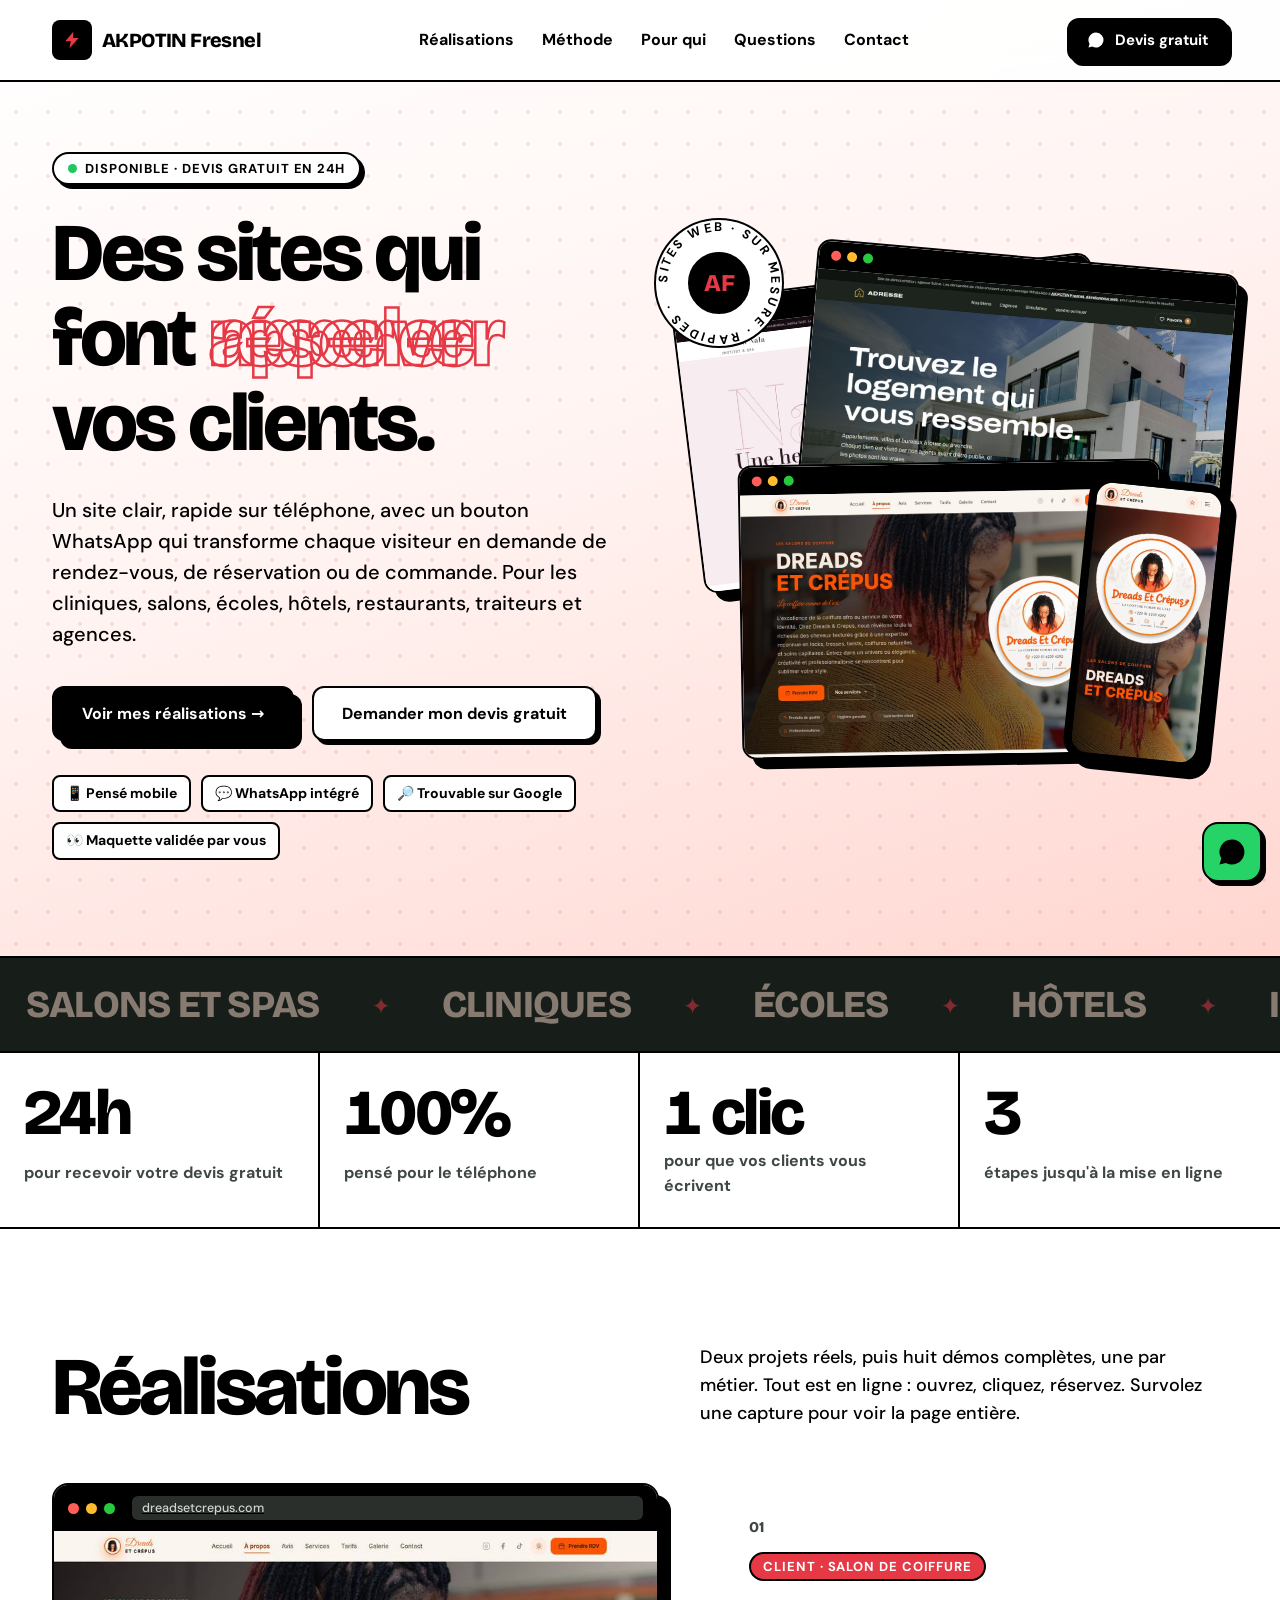
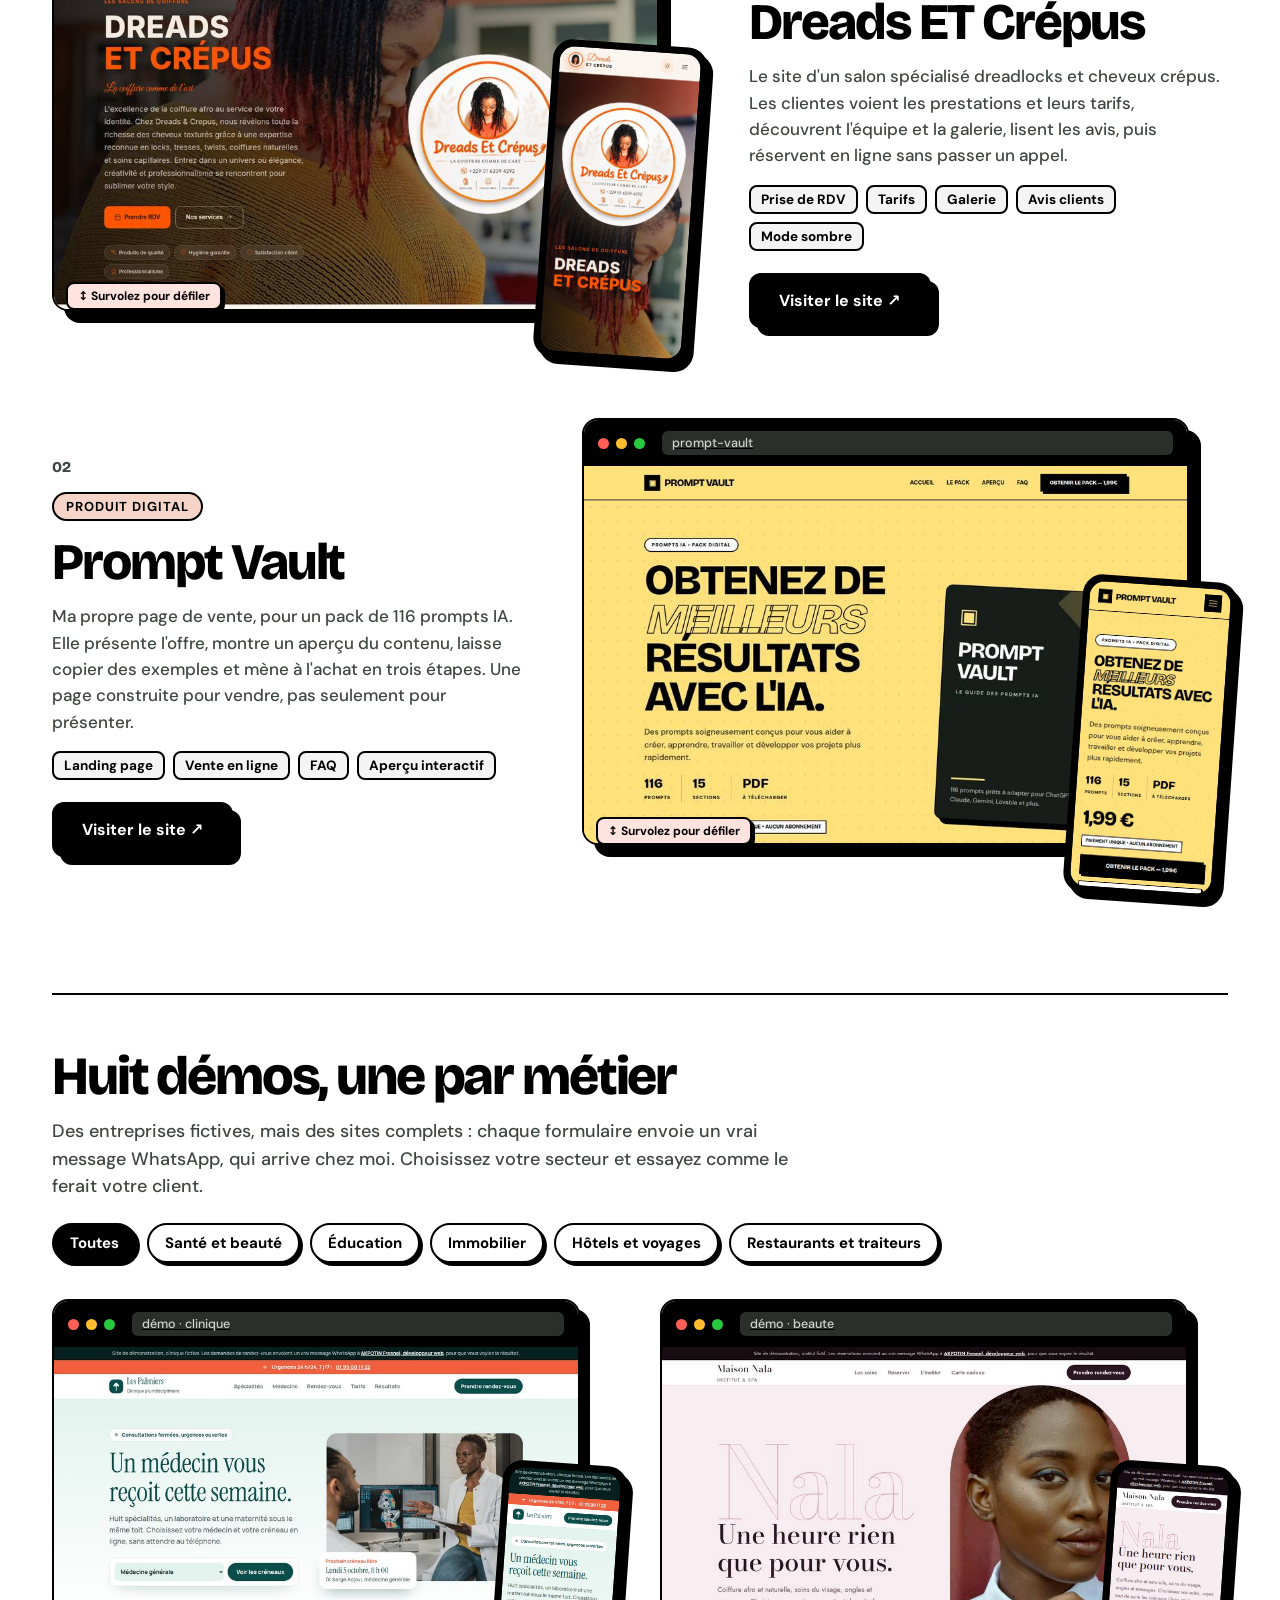
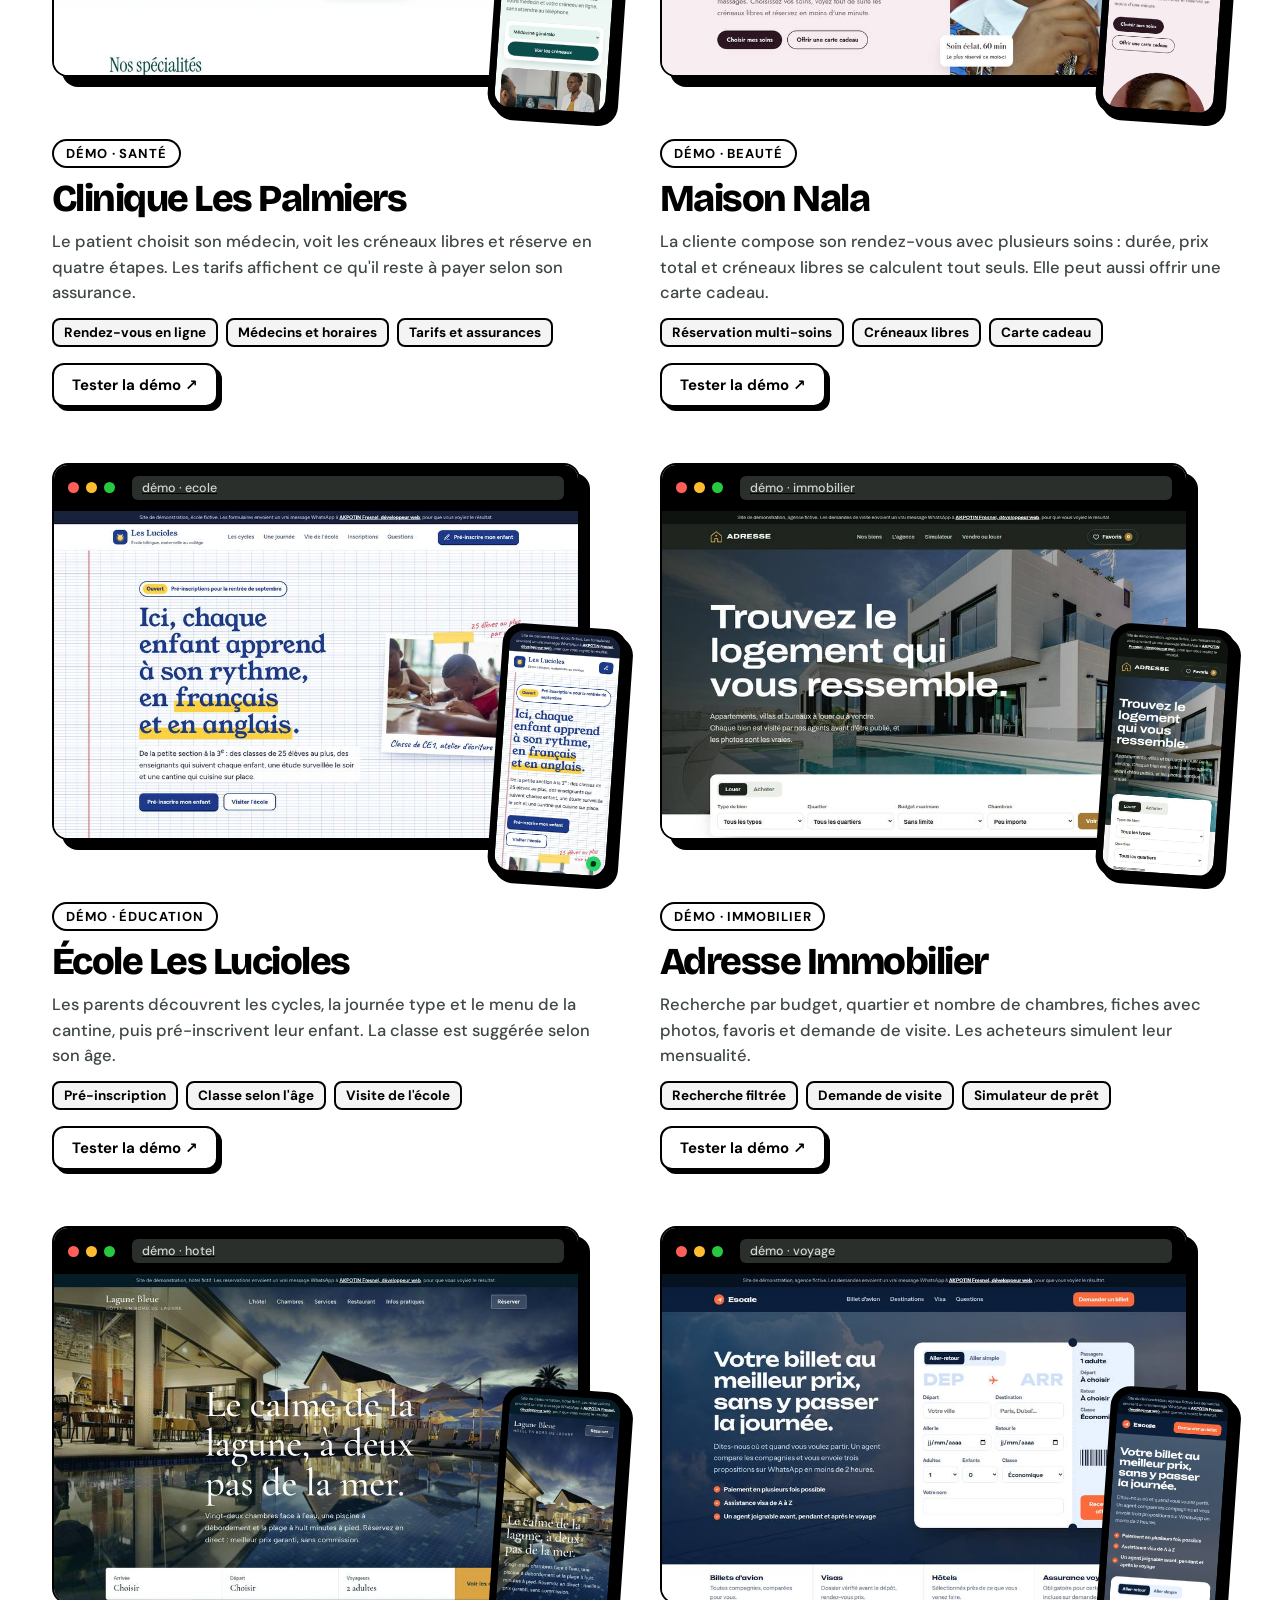
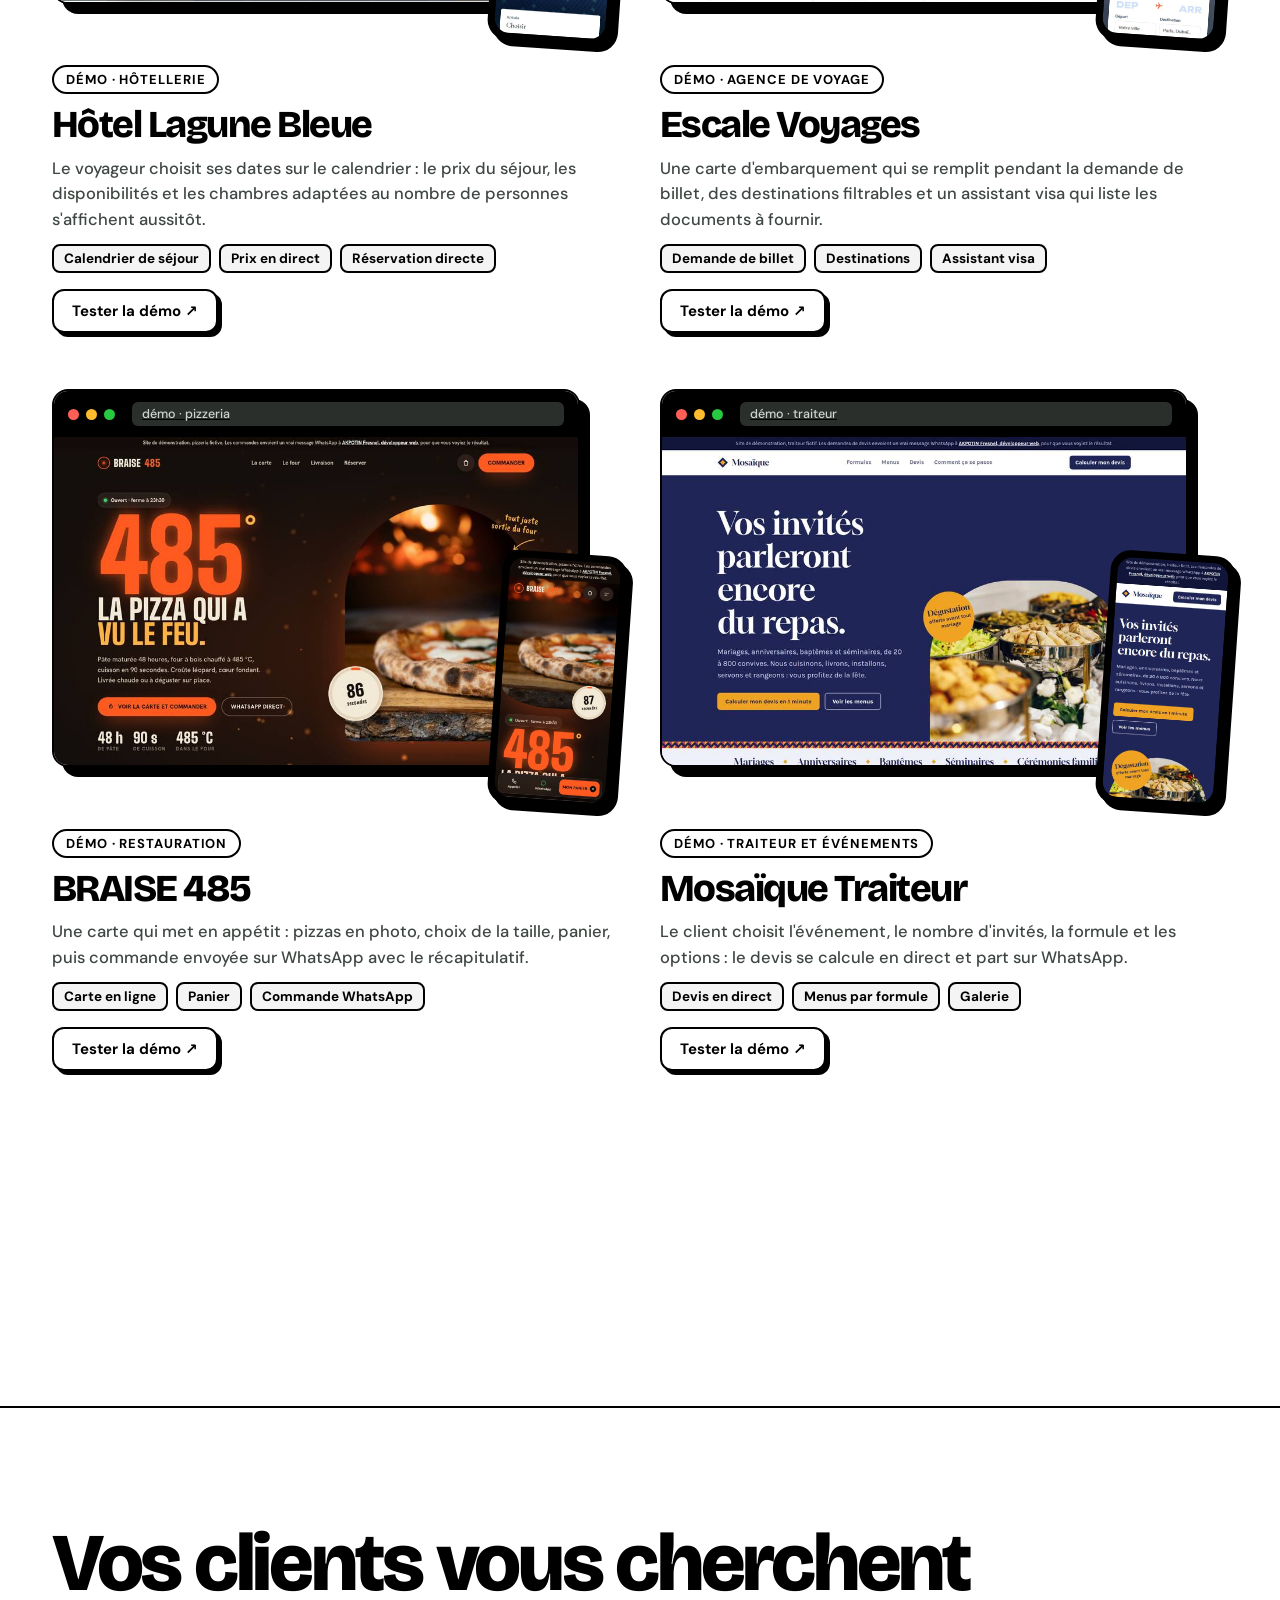
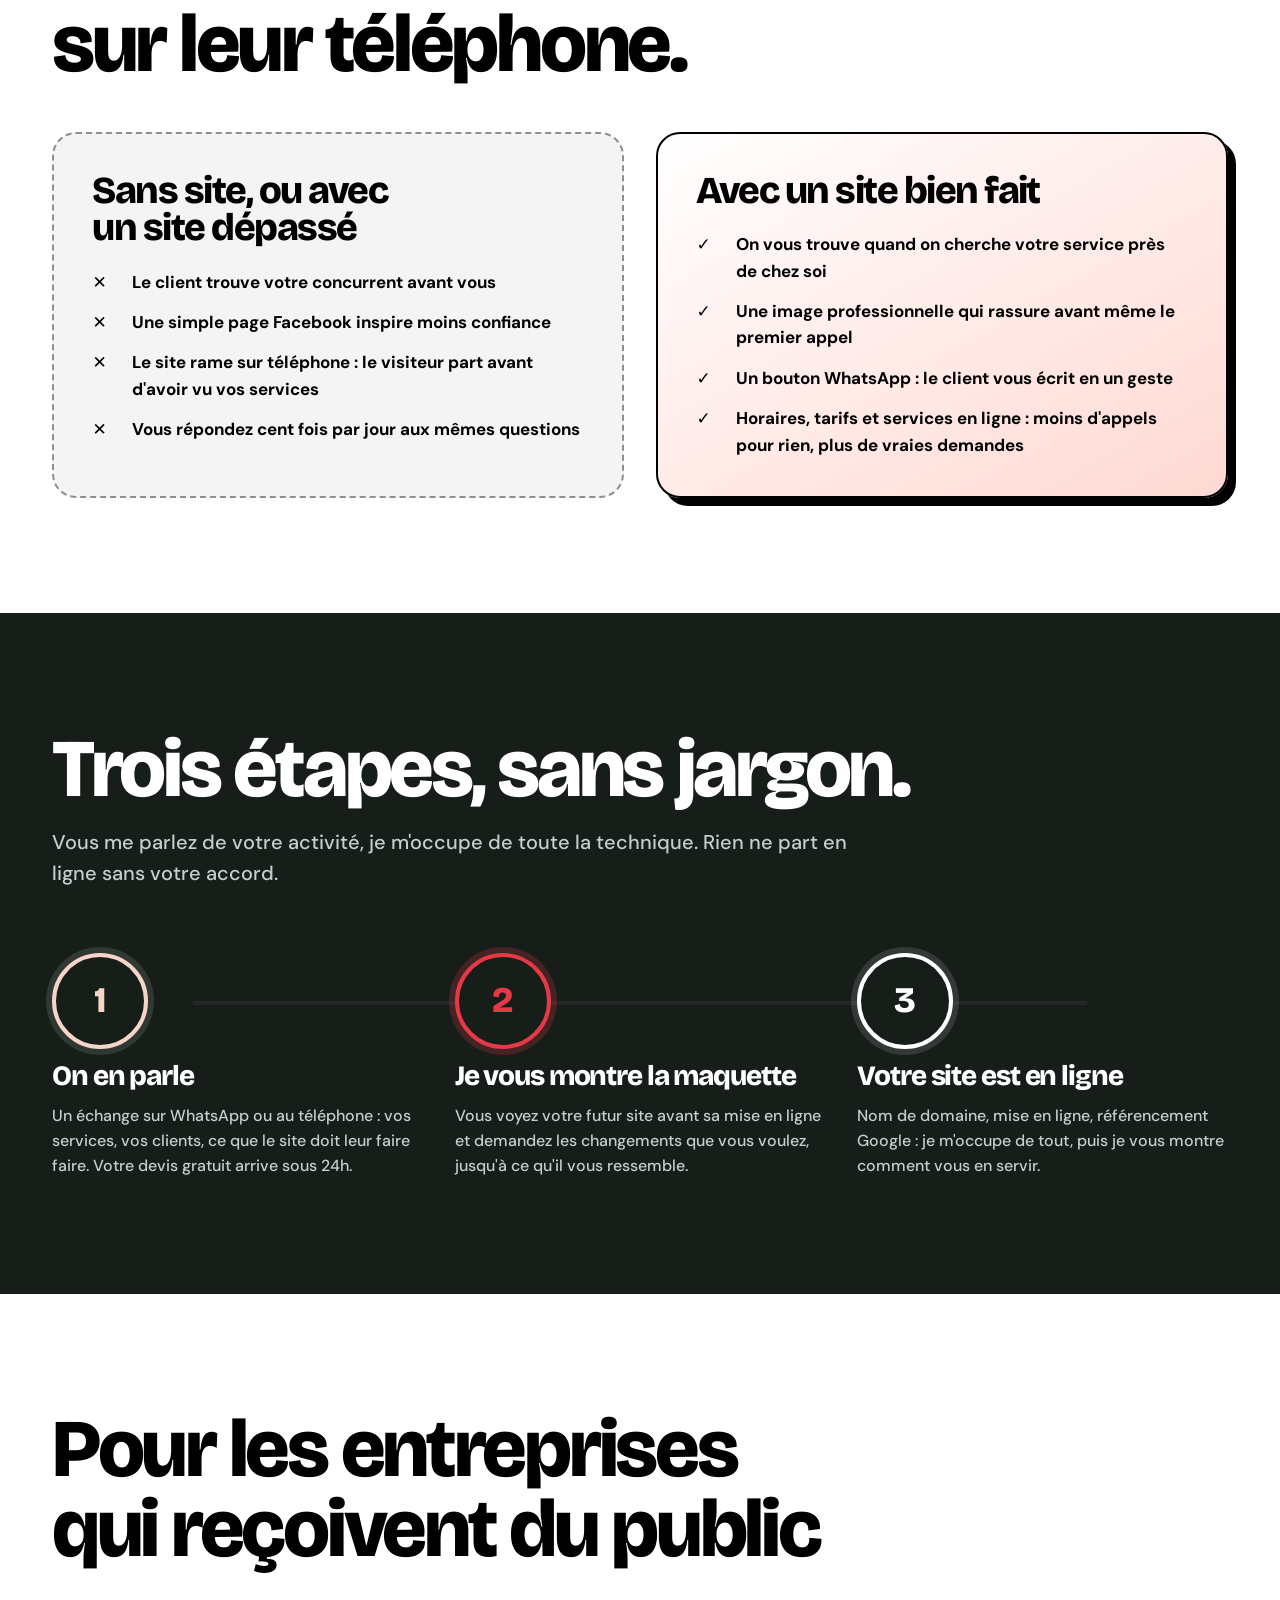
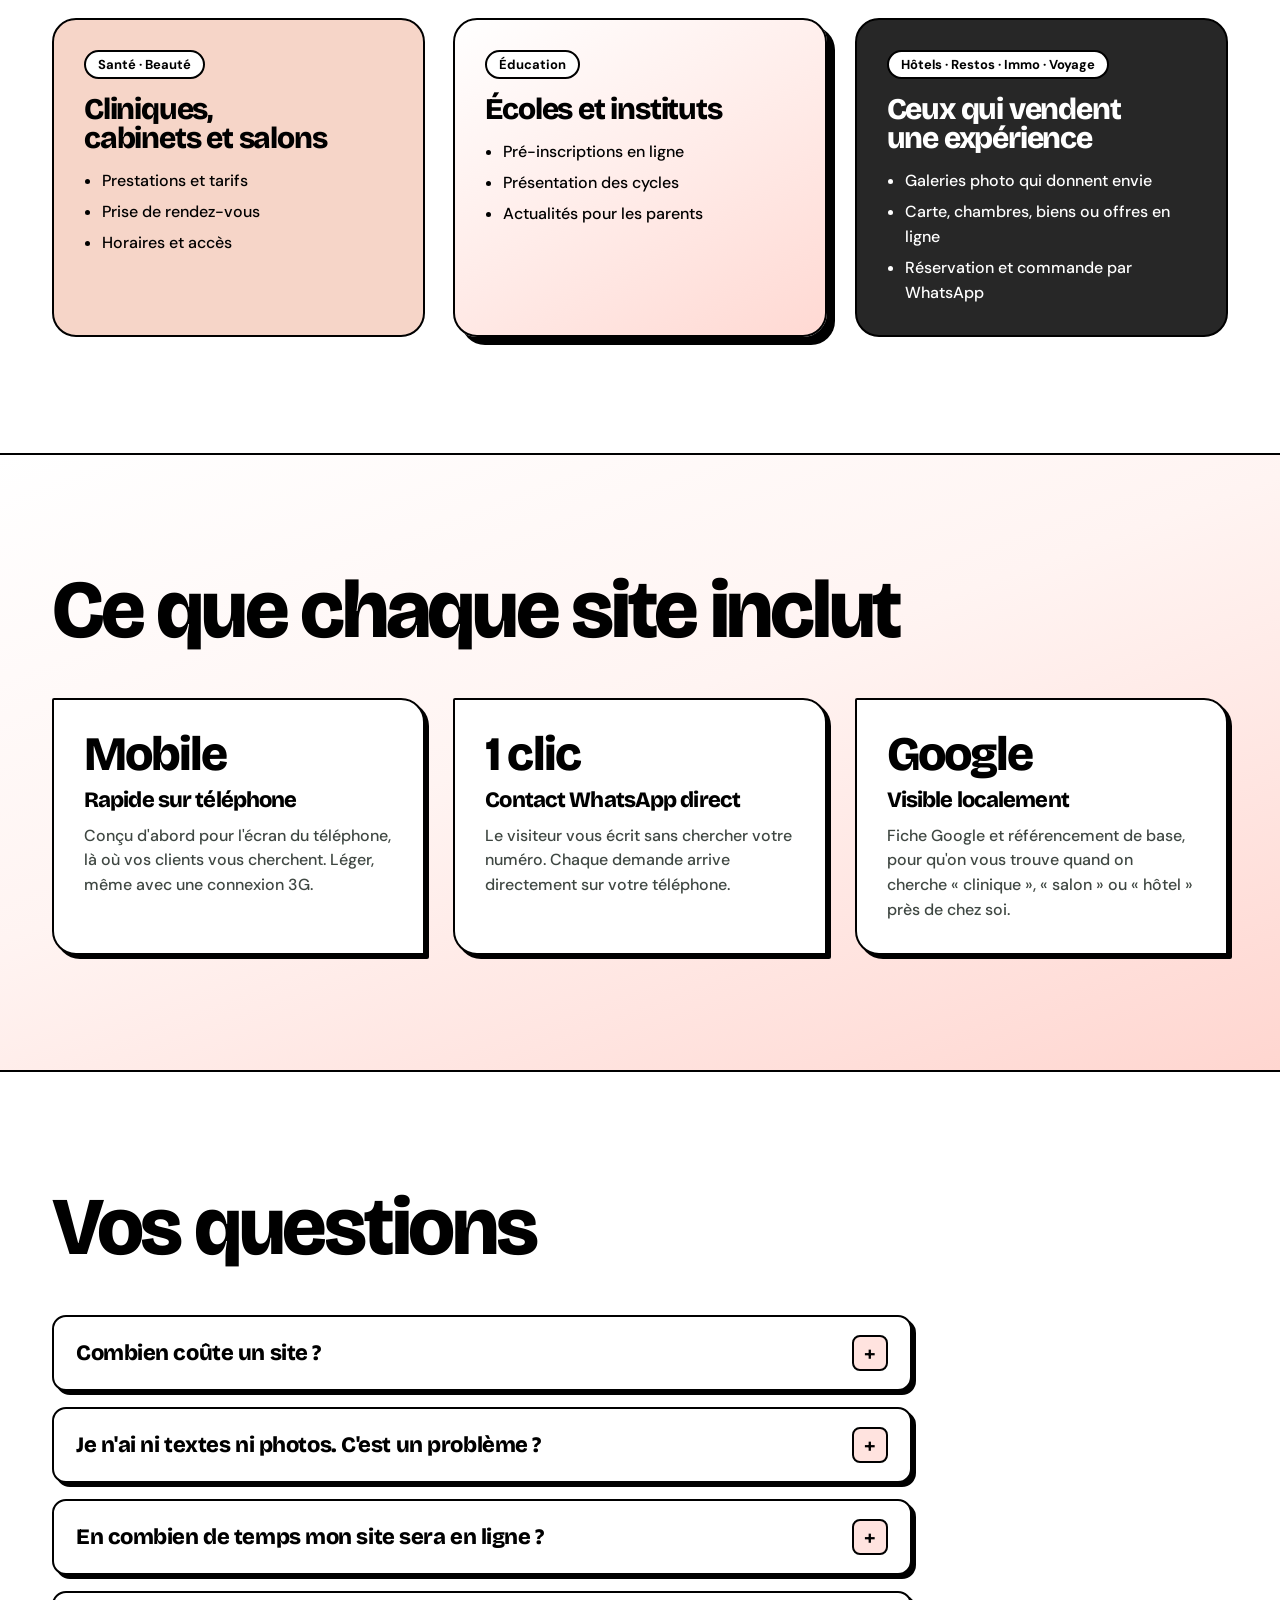
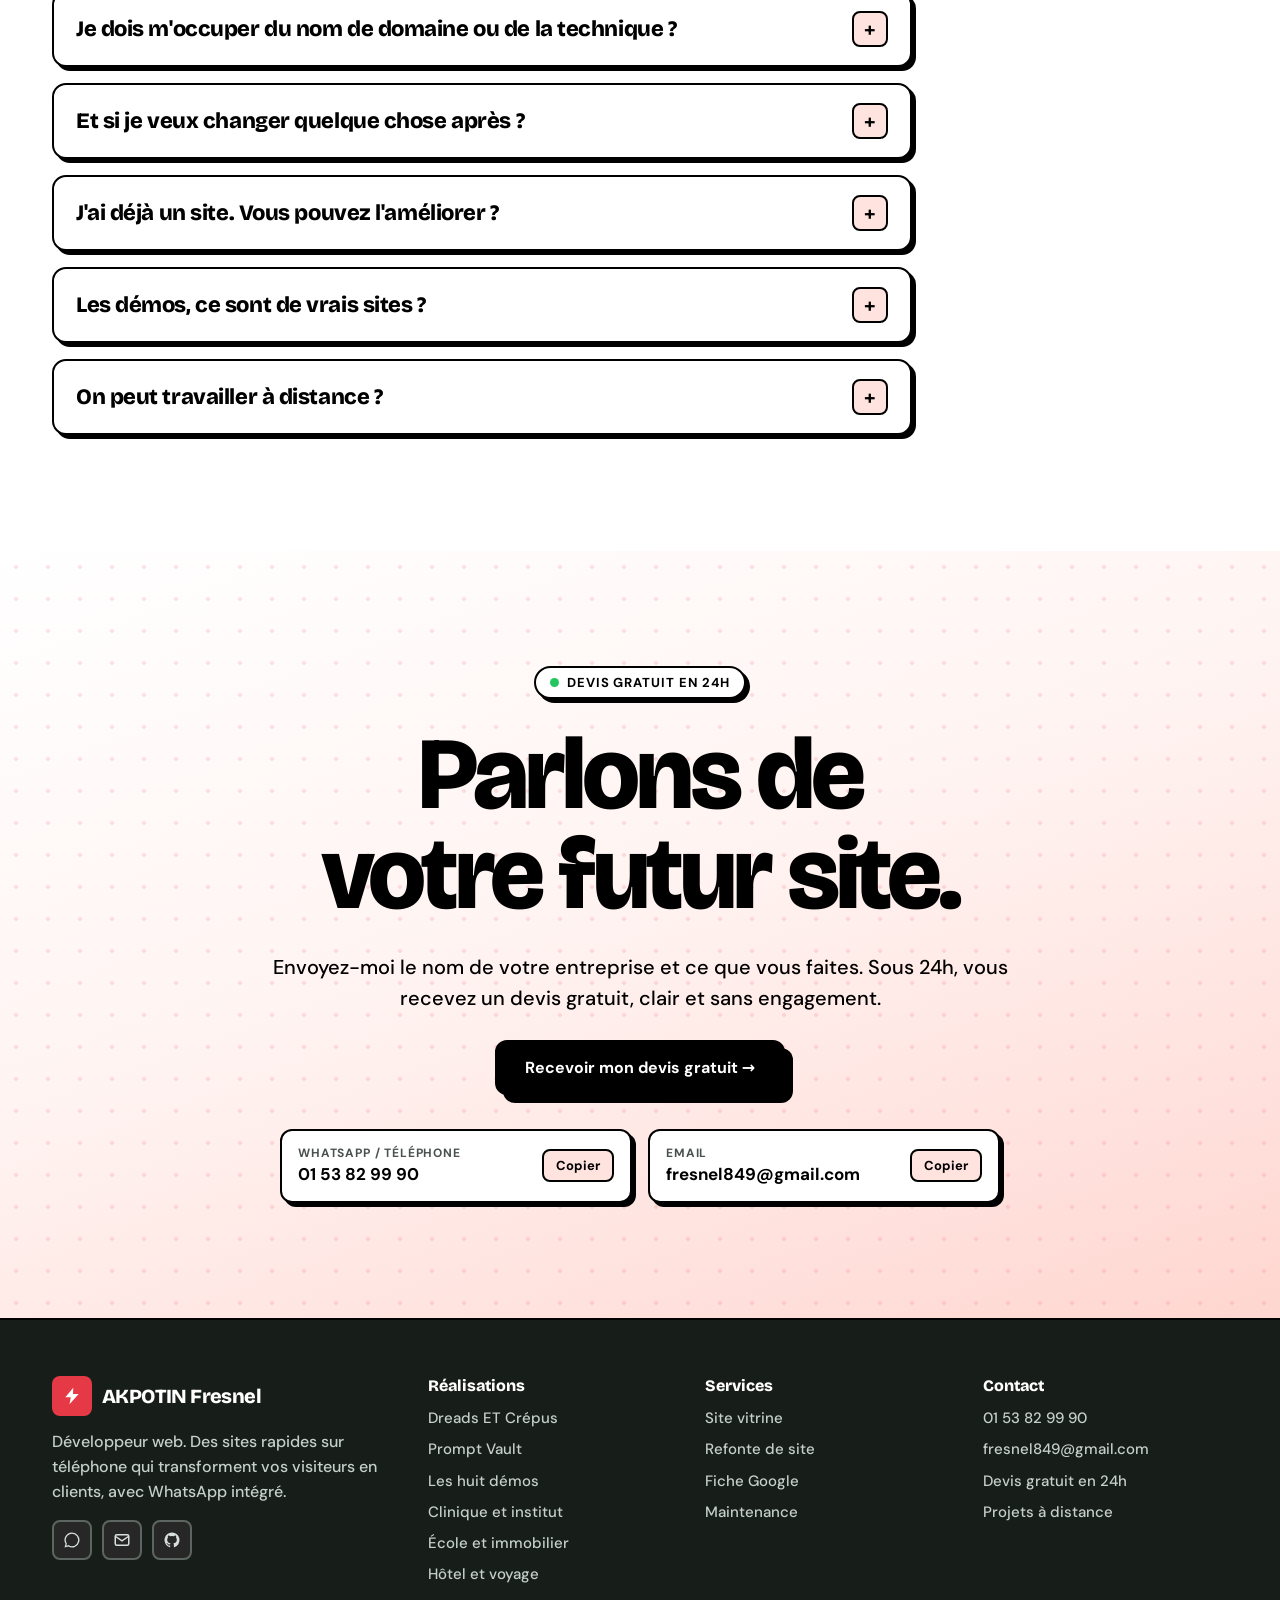
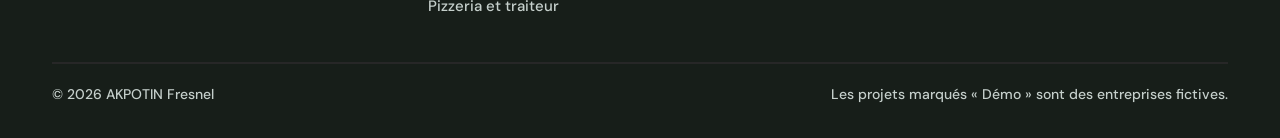
==== commit 3e59e9c8: "Portfolio : grille des huit démos filtrable par métier, nouvelles vignettes, polices locales Copywri" ====
--- a/index.html
+++ b/index.html
@@ -8,8 +8,7 @@
 <meta property="og:title" content="AKPOTIN Fresnel · Développeur web">
 <meta property="og:description" content="Des sites qui font appeler, réserver et acheter vos clients. Devis gratuit en 24h.">
 <meta property="og:image" content="img/dreads.jpg">
-<link rel="preconnect" href="https://fonts.googleapis.com">
-<link rel="stylesheet" href="https://fonts.googleapis.com/css2?family=Bricolage+Grotesque:opsz,wght@12..96,500;12..96,700;12..96,800&family=DM+Sans:opsz,wght@9..40,500;9..40,700&display=swap">
+<link rel="stylesheet" href="fonts/fonts.css">
 <style>
 /* Néo-brutalisme adouci : dégradés blanc → rose, rouge #e63946 en accent, charbon #171e19, pêche #f6d5c8, bordures 2px, ombres dures */
 :root{
@@ -145,6 +144,33 @@
 .info .btn{justify-self:start;margin-top:6px}
 .num{font:800 15px var(--f-display);color:var(--muted)}
 
+
+/* démos par métier */
+.demos-head{display:grid;grid-template-columns:minmax(0,1fr);gap:22px;margin:96px 0 36px;padding-top:56px;border-top:2px solid var(--black)}
+.h3{font-size:clamp(32px,4.2vw,56px)}
+.demos-head p{max-width:62ch;font-size:18px;margin-top:14px;color:var(--muted)}
+.dfilters{display:flex;flex-wrap:wrap;gap:10px}
+.dfilters button{appearance:none;font:700 15px var(--f-body);background:var(--white);border:2px solid var(--black);border-radius:999px;padding:8px 16px;cursor:pointer;box-shadow:3px 3px 0 var(--black);transition:transform .15s var(--ease),box-shadow .15s var(--ease)}
+.dfilters button:hover{transform:translate(2px,2px);box-shadow:1px 1px 0 var(--black)}
+.dfilters button[aria-pressed="true"]{background:var(--black);color:var(--white)}
+.dgrid{display:grid;grid-template-columns:repeat(2,minmax(0,1fr));gap:56px 40px}
+@media (max-width:860px){.dgrid{grid-template-columns:minmax(0,1fr)}}
+.dm{display:grid;gap:22px;align-content:start}
+.dm[hidden]{display:none}
+.dshot{position:relative;display:block;padding:0 7% 7% 0}
+.dshot .browser{box-shadow:10px 10px 0 var(--black)}
+.dm:hover .browser{transform:translate(-4px,-4px);box-shadow:14px 14px 0 var(--black)}
+.dm:hover .screen,.dm.auto .screen{background-position:50% 100%}
+.dm:hover .mob{transform:rotate(0) translateY(-8px)}
+.dshot .mob{width:22%}
+.dinfo{display:grid;gap:12px;align-content:start}
+.dinfo h3{font-size:clamp(28px,3vw,38px)}
+.dinfo p{font-size:16.5px;color:var(--muted);max-width:52ch}
+.dinfo .btn{justify-self:start;margin-top:4px}
+.custom{margin-top:64px;border:2px dashed var(--black);border-radius:20px;padding:clamp(20px,3vw,32px);display:flex;flex-wrap:wrap;align-items:center;justify-content:space-between;gap:20px;background:var(--wash2)}
+.custom strong{display:block;font:800 clamp(22px,2.4vw,28px)/1.15 var(--f-display);letter-spacing:-.02em}
+.custom span{display:block;color:var(--muted);margin-top:6px;max-width:56ch}
+
 /* problème / solution */
 .ps{border-top:2px solid var(--black)}
 .duo{display:grid;grid-template-columns:repeat(2,minmax(0,1fr));gap:32px;margin-top:48px}
@@ -265,7 +291,7 @@
           <span class="ln"><span>font <span class="swap" id="swap"><b class="cur">appeler</b><b>réserver</b><b>acheter</b><b>revenir</b></span></span></span>
           <span class="ln"><span>vos clients.</span></span>
         </h1>
-        <p class="lead">Un site clair, rapide sur téléphone, avec un bouton WhatsApp qui transforme chaque visiteur en demande de rendez-vous, de réservation ou de commande. Pour les cliniques, salons, écoles, hôtels, restaurants et agences.</p>
+        <p class="lead">Un site clair, rapide sur téléphone, avec un bouton WhatsApp qui transforme chaque visiteur en demande de rendez-vous, de réservation ou de commande. Pour les cliniques, salons, écoles, hôtels, restaurants, traiteurs et agences.</p>
         <div class="ctas">
           <a class="btn btn-dark" href="#realisations">Voir mes réalisations →</a>
           <a class="btn btn-light" href="https://wa.me/2290153829990?text=Bonjour%20Fresnel%2C%20je%20suis%20%5Bnom%20de%20l%27entreprise%5D.%20J%27aimerais%20un%20devis%20pour%20un%20site%20web." target="_blank" rel="noopener">Demander mon devis gratuit</a>
@@ -278,8 +304,8 @@
           <svg viewBox="0 0 132 132"><defs><path id="circ" d="M66,66 m-52,0 a52,52 0 1,1 104,0 a52,52 0 1,1 -104,0"/></defs><circle cx="66" cy="66" r="64" fill="#fff" stroke="#000" stroke-width="2"/><text font-family="DM Sans, sans-serif" font-weight="700" font-size="12.5" letter-spacing="2.6"><textPath href="#circ">SITES WEB · SUR MESURE · RAPIDES · </textPath></text></svg>
           <i>AF</i>
         </div>
-        <div class="card c1"><div class="bar"><b style="background:#ff5f57"></b><b style="background:#febc2e"></b><b style="background:#28c840"></b></div><img src="img/hotel.jpg" alt="Site de l'hôtel Lagune Bleue"></div>
-        <div class="card c2"><div class="bar"><b style="background:#ff5f57"></b><b style="background:#febc2e"></b><b style="background:#28c840"></b></div><img src="img/vault.jpg" alt="Site Prompt Vault"></div>
+        <div class="card c1"><div class="bar"><b style="background:#ff5f57"></b><b style="background:#febc2e"></b><b style="background:#28c840"></b></div><img src="img/beaute.jpg" alt="Démo du site de l'institut Maison Nala"></div>
+        <div class="card c2"><div class="bar"><b style="background:#ff5f57"></b><b style="background:#febc2e"></b><b style="background:#28c840"></b></div><img src="img/immobilier.jpg" alt="Démo du site de l'agence Adresse Immobilier"></div>
         <div class="card c3"><div class="bar"><b style="background:#ff5f57"></b><b style="background:#febc2e"></b><b style="background:#28c840"></b></div><img src="img/dreads.jpg" alt="Site du salon Dreads ET Crépus"></div>
         <div class="phone"><img src="img/dreads-m.jpg" alt="Version mobile du site Dreads ET Crépus"></div>
       </div>
@@ -288,8 +314,8 @@
 
   <div class="marquee" aria-hidden="true">
     <div class="track">
-      <span>SALONS DE COIFFURE</span><span>CLINIQUES</span><span>ÉCOLES</span><span>HÔTELS</span><span>IMMOBILIER</span><span>AGENCES DE VOYAGE</span><span>RESTAURANTS</span><span>PRODUITS DIGITAUX</span>
-      <span>SALONS DE COIFFURE</span><span>CLINIQUES</span><span>ÉCOLES</span><span>HÔTELS</span><span>IMMOBILIER</span><span>AGENCES DE VOYAGE</span><span>RESTAURANTS</span><span>PRODUITS DIGITAUX</span>
+      <span>SALONS ET SPAS</span><span>CLINIQUES</span><span>ÉCOLES</span><span>HÔTELS</span><span>IMMOBILIER</span><span>AGENCES DE VOYAGE</span><span>RESTAURANTS</span><span>TRAITEURS</span>
+      <span>SALONS ET SPAS</span><span>CLINIQUES</span><span>ÉCOLES</span><span>HÔTELS</span><span>IMMOBILIER</span><span>AGENCES DE VOYAGE</span><span>RESTAURANTS</span><span>TRAITEURS</span>
     </div>
   </div>
 
@@ -304,12 +330,11 @@
     <div class="in">
       <div class="head rv">
         <h2 class="h2">Réalisations</h2>
-        <p>Un site client, un produit à moi et trois démos complètes. Tout est en ligne : ouvrez, testez, cliquez. <span class="t-hover">Survolez une capture pour voir la page entière.</span><span class="t-touch">Les captures défilent toutes seules quand vous arrivez dessus.</span></p>
+        <p>Deux projets réels, puis huit démos complètes, une par métier. Tout est en ligne : ouvrez, cliquez, réservez. <span class="t-hover">Survolez une capture pour voir la page entière.</span><span class="t-touch">Les captures défilent toutes seules quand vous arrivez dessus.</span></p>
       </div>
       <div class="projects">
-
         <article class="proj rv">
-          <a class="shot" href="https://dreadsetcrepus.com/" target="_blank" rel="noopener" aria-label="Visiter dreadsetcrepus.com">
+          <a class="shot" href="https://dreadsetcrepus.com/" target="_blank" rel="noopener" aria-label="Visiter Dreads ET Crépus">
             <div class="browser"><div class="bar"><b style="background:#ff5f57"></b><b style="background:#febc2e"></b><b style="background:#28c840"></b><span class="url">dreadsetcrepus.com</span></div><div class="screen" style="background-image:url(img/dreads-full.jpg)"></div></div>
             <div class="mob"><img src="img/dreads-m.jpg" alt="" loading="lazy"></div>
             <span class="hint"><span class="t-hover">↕ Survolez pour défiler</span><span class="t-touch">↕ Page entière</span></span>
@@ -339,55 +364,131 @@
             <a class="btn btn-dark" href="https://fresnel849-debug.github.io/prompt-vault/" target="_blank" rel="noopener">Visiter le site ↗</a>
           </div>
         </article>
-
-        <article class="proj rv">
-          <a class="shot" href="demos/clinique/" target="_blank" rel="noopener" aria-label="Visiter la démo Clinique Les Palmiers">
-            <div class="browser"><div class="bar"><b style="background:#ff5f57"></b><b style="background:#febc2e"></b><b style="background:#28c840"></b><span class="url">démo · clinique</span></div><div class="screen" style="background-image:url(img/clinique-full.jpg)"></div></div>
-            <div class="mob"><img src="img/clinique-m.jpg" alt="" loading="lazy"></div>
-            <span class="hint"><span class="t-hover">↕ Survolez pour défiler</span><span class="t-touch">↕ Page entière</span></span>
-          </a>
-          <div class="info">
-            <span class="num">03</span>
-            <span class="kind k-demo">Démo · Santé</span>
-            <h3>Clinique Les Palmiers</h3>
-            <p>Ce qu'un patient cherche en premier, trouvé en quelques secondes : spécialités, tarifs, horaires et urgences. Il prend rendez-vous par formulaire ou sur WhatsApp, avec un bouton toujours à portée de pouce.</p>
-            <div class="feats"><span>Rendez-vous en ligne</span><span>Spécialités</span><span>Assurances</span><span>WhatsApp</span></div>
-            <a class="btn btn-dark" href="demos/clinique/" target="_blank" rel="noopener">Voir la démo ↗</a>
-          </div>
-        </article>
-
-        <article class="proj rv">
-          <a class="shot" href="demos/hotel/" target="_blank" rel="noopener" aria-label="Visiter la démo Hôtel Lagune Bleue">
-            <div class="browser"><div class="bar"><b style="background:#ff5f57"></b><b style="background:#febc2e"></b><b style="background:#28c840"></b><span class="url">démo · hôtel</span></div><div class="screen" style="background-image:url(img/hotel-full.jpg)"></div></div>
-            <div class="mob"><img src="img/hotel-m.jpg" alt="" loading="lazy"></div>
-            <span class="hint"><span class="t-hover">↕ Survolez pour défiler</span><span class="t-touch">↕ Page entière</span></span>
-          </a>
-          <div class="info">
-            <span class="num">04</span>
-            <span class="kind k-demo">Démo · Hôtellerie</span>
-            <h3>Hôtel Lagune Bleue</h3>
-            <p>Un site d'hôtel qui donne envie de réserver : grandes photos, chambres avec leurs prix, disponibilités et réservation directe sur WhatsApp, sans commission de plateforme.</p>
-            <div class="feats"><span>Réservation</span><span>Chambres &amp; tarifs</span><span>Galerie</span><span>Services</span></div>
-            <a class="btn btn-dark" href="demos/hotel/" target="_blank" rel="noopener">Voir la démo ↗</a>
-          </div>
-        </article>
-
-        <article class="proj rv">
-          <a class="shot" href="demos/pizzeria/" target="_blank" rel="noopener" aria-label="Visiter la démo BRAISE 485">
-            <div class="browser"><div class="bar"><b style="background:#ff5f57"></b><b style="background:#febc2e"></b><b style="background:#28c840"></b><span class="url">démo · pizzeria</span></div><div class="screen" style="background-image:url(img/pizzeria-full.jpg)"></div></div>
-            <div class="mob"><img src="img/pizzeria-m.jpg" alt="" loading="lazy"></div>
-            <span class="hint"><span class="t-hover">↕ Survolez pour défiler</span><span class="t-touch">↕ Page entière</span></span>
-          </a>
-          <div class="info">
-            <span class="num">05</span>
-            <span class="kind k-demo">Démo · Restauration</span>
-            <h3>BRAISE 485</h3>
-            <p>Une carte qui met en appétit : pizzas en photo, choix de la taille, panier, puis commande envoyée sur WhatsApp avec le récapitulatif. Livraison, retrait et heures d'ouverture affichés en direct.</p>
-            <div class="feats"><span>Carte en ligne</span><span>Panier</span><span>Commande WhatsApp</span><span>Livraison</span></div>
-            <a class="btn btn-dark" href="demos/pizzeria/" target="_blank" rel="noopener">Voir la démo ↗</a>
-          </div>
-        </article>
-
+      </div>
+
+      <div class="demos-head rv" id="demos">
+        <div>
+          <h3 class="h3">Huit démos, une par métier</h3>
+          <p>Des entreprises fictives, mais des sites complets : chaque formulaire envoie un vrai message WhatsApp, qui arrive chez moi. Choisissez votre secteur et essayez comme le ferait votre client.</p>
+        </div>
+        <div class="dfilters" role="group" aria-label="Filtrer les démos par secteur">
+          <button type="button" aria-pressed="true" data-f="all">Toutes</button>
+          <button type="button" aria-pressed="false" data-f="sante">Santé et beauté</button>
+          <button type="button" aria-pressed="false" data-f="education">Éducation</button>
+          <button type="button" aria-pressed="false" data-f="immo">Immobilier</button>
+          <button type="button" aria-pressed="false" data-f="sejour">Hôtels et voyages</button>
+          <button type="button" aria-pressed="false" data-f="resto">Restaurants et traiteurs</button>
+        </div>
+      </div>
+      <div class="dgrid" id="dgrid">
+          <article class="dm rv" data-cat="sante">
+            <a class="dshot" href="demos/clinique/" target="_blank" rel="noopener" aria-label="Tester la démo Clinique Les Palmiers">
+              <div class="browser"><div class="bar"><b style="background:#ff5f57"></b><b style="background:#febc2e"></b><b style="background:#28c840"></b><span class="url">démo · clinique</span></div><div class="screen" style="background-image:url(img/clinique-full.jpg)"></div></div>
+              <div class="mob"><img src="img/clinique-m.jpg" alt="" loading="lazy"></div>
+            </a>
+            <div class="dinfo">
+              <span class="kind k-demo">Démo · Santé</span>
+              <h3>Clinique Les Palmiers</h3>
+              <p>Le patient choisit son médecin, voit les créneaux libres et réserve en quatre étapes. Les tarifs affichent ce qu'il reste à payer selon son assurance.</p>
+              <div class="feats"><span>Rendez-vous en ligne</span><span>Médecins et horaires</span><span>Tarifs et assurances</span></div>
+              <a class="btn btn-light btn-sm" href="demos/clinique/" target="_blank" rel="noopener">Tester la démo ↗</a>
+            </div>
+          </article>
+          <article class="dm rv" data-cat="sante">
+            <a class="dshot" href="demos/beaute/" target="_blank" rel="noopener" aria-label="Tester la démo Maison Nala">
+              <div class="browser"><div class="bar"><b style="background:#ff5f57"></b><b style="background:#febc2e"></b><b style="background:#28c840"></b><span class="url">démo · beaute</span></div><div class="screen" style="background-image:url(img/beaute-full.jpg)"></div></div>
+              <div class="mob"><img src="img/beaute-m.jpg" alt="" loading="lazy"></div>
+            </a>
+            <div class="dinfo">
+              <span class="kind k-demo">Démo · Beauté</span>
+              <h3>Maison Nala</h3>
+              <p>La cliente compose son rendez-vous avec plusieurs soins : durée, prix total et créneaux libres se calculent tout seuls. Elle peut aussi offrir une carte cadeau.</p>
+              <div class="feats"><span>Réservation multi-soins</span><span>Créneaux libres</span><span>Carte cadeau</span></div>
+              <a class="btn btn-light btn-sm" href="demos/beaute/" target="_blank" rel="noopener">Tester la démo ↗</a>
+            </div>
+          </article>
+          <article class="dm rv" data-cat="education">
+            <a class="dshot" href="demos/ecole/" target="_blank" rel="noopener" aria-label="Tester la démo École Les Lucioles">
+              <div class="browser"><div class="bar"><b style="background:#ff5f57"></b><b style="background:#febc2e"></b><b style="background:#28c840"></b><span class="url">démo · ecole</span></div><div class="screen" style="background-image:url(img/ecole-full.jpg)"></div></div>
+              <div class="mob"><img src="img/ecole-m.jpg" alt="" loading="lazy"></div>
+            </a>
+            <div class="dinfo">
+              <span class="kind k-demo">Démo · Éducation</span>
+              <h3>École Les Lucioles</h3>
+              <p>Les parents découvrent les cycles, la journée type et le menu de la cantine, puis pré-inscrivent leur enfant. La classe est suggérée selon son âge.</p>
+              <div class="feats"><span>Pré-inscription</span><span>Classe selon l'âge</span><span>Visite de l'école</span></div>
+              <a class="btn btn-light btn-sm" href="demos/ecole/" target="_blank" rel="noopener">Tester la démo ↗</a>
+            </div>
+          </article>
+          <article class="dm rv" data-cat="immo">
+            <a class="dshot" href="demos/immobilier/" target="_blank" rel="noopener" aria-label="Tester la démo Adresse Immobilier">
+              <div class="browser"><div class="bar"><b style="background:#ff5f57"></b><b style="background:#febc2e"></b><b style="background:#28c840"></b><span class="url">démo · immobilier</span></div><div class="screen" style="background-image:url(img/immobilier-full.jpg)"></div></div>
+              <div class="mob"><img src="img/immobilier-m.jpg" alt="" loading="lazy"></div>
+            </a>
+            <div class="dinfo">
+              <span class="kind k-demo">Démo · Immobilier</span>
+              <h3>Adresse Immobilier</h3>
+              <p>Recherche par budget, quartier et nombre de chambres, fiches avec photos, favoris et demande de visite. Les acheteurs simulent leur mensualité.</p>
+              <div class="feats"><span>Recherche filtrée</span><span>Demande de visite</span><span>Simulateur de prêt</span></div>
+              <a class="btn btn-light btn-sm" href="demos/immobilier/" target="_blank" rel="noopener">Tester la démo ↗</a>
+            </div>
+          </article>
+          <article class="dm rv" data-cat="sejour">
+            <a class="dshot" href="demos/hotel/" target="_blank" rel="noopener" aria-label="Tester la démo Hôtel Lagune Bleue">
+              <div class="browser"><div class="bar"><b style="background:#ff5f57"></b><b style="background:#febc2e"></b><b style="background:#28c840"></b><span class="url">démo · hotel</span></div><div class="screen" style="background-image:url(img/hotel-full.jpg)"></div></div>
+              <div class="mob"><img src="img/hotel-m.jpg" alt="" loading="lazy"></div>
+            </a>
+            <div class="dinfo">
+              <span class="kind k-demo">Démo · Hôtellerie</span>
+              <h3>Hôtel Lagune Bleue</h3>
+              <p>Le voyageur choisit ses dates sur le calendrier : le prix du séjour, les disponibilités et les chambres adaptées au nombre de personnes s'affichent aussitôt.</p>
+              <div class="feats"><span>Calendrier de séjour</span><span>Prix en direct</span><span>Réservation directe</span></div>
+              <a class="btn btn-light btn-sm" href="demos/hotel/" target="_blank" rel="noopener">Tester la démo ↗</a>
+            </div>
+          </article>
+          <article class="dm rv" data-cat="sejour">
+            <a class="dshot" href="demos/voyage/" target="_blank" rel="noopener" aria-label="Tester la démo Escale Voyages">
+              <div class="browser"><div class="bar"><b style="background:#ff5f57"></b><b style="background:#febc2e"></b><b style="background:#28c840"></b><span class="url">démo · voyage</span></div><div class="screen" style="background-image:url(img/voyage-full.jpg)"></div></div>
+              <div class="mob"><img src="img/voyage-m.jpg" alt="" loading="lazy"></div>
+            </a>
+            <div class="dinfo">
+              <span class="kind k-demo">Démo · Agence de voyage</span>
+              <h3>Escale Voyages</h3>
+              <p>Une carte d'embarquement qui se remplit pendant la demande de billet, des destinations filtrables et un assistant visa qui liste les documents à fournir.</p>
+              <div class="feats"><span>Demande de billet</span><span>Destinations</span><span>Assistant visa</span></div>
+              <a class="btn btn-light btn-sm" href="demos/voyage/" target="_blank" rel="noopener">Tester la démo ↗</a>
+            </div>
+          </article>
+          <article class="dm rv" data-cat="resto">
+            <a class="dshot" href="demos/pizzeria/" target="_blank" rel="noopener" aria-label="Tester la démo BRAISE 485">
+              <div class="browser"><div class="bar"><b style="background:#ff5f57"></b><b style="background:#febc2e"></b><b style="background:#28c840"></b><span class="url">démo · pizzeria</span></div><div class="screen" style="background-image:url(img/pizzeria-full.jpg)"></div></div>
+              <div class="mob"><img src="img/pizzeria-m.jpg" alt="" loading="lazy"></div>
+            </a>
+            <div class="dinfo">
+              <span class="kind k-demo">Démo · Restauration</span>
+              <h3>BRAISE 485</h3>
+              <p>Une carte qui met en appétit : pizzas en photo, choix de la taille, panier, puis commande envoyée sur WhatsApp avec le récapitulatif.</p>
+              <div class="feats"><span>Carte en ligne</span><span>Panier</span><span>Commande WhatsApp</span></div>
+              <a class="btn btn-light btn-sm" href="demos/pizzeria/" target="_blank" rel="noopener">Tester la démo ↗</a>
+            </div>
+          </article>
+          <article class="dm rv" data-cat="resto">
+            <a class="dshot" href="demos/traiteur/" target="_blank" rel="noopener" aria-label="Tester la démo Mosaïque Traiteur">
+              <div class="browser"><div class="bar"><b style="background:#ff5f57"></b><b style="background:#febc2e"></b><b style="background:#28c840"></b><span class="url">démo · traiteur</span></div><div class="screen" style="background-image:url(img/traiteur-full.jpg)"></div></div>
+              <div class="mob"><img src="img/traiteur-m.jpg" alt="" loading="lazy"></div>
+            </a>
+            <div class="dinfo">
+              <span class="kind k-demo">Démo · Traiteur et événements</span>
+              <h3>Mosaïque Traiteur</h3>
+              <p>Le client choisit l'événement, le nombre d'invités, la formule et les options : le devis se calcule en direct et part sur WhatsApp.</p>
+              <div class="feats"><span>Devis en direct</span><span>Menus par formule</span><span>Galerie</span></div>
+              <a class="btn btn-light btn-sm" href="demos/traiteur/" target="_blank" rel="noopener">Tester la démo ↗</a>
+            </div>
+          </article>
+      </div>
+      <div class="custom rv">
+        <div><strong>Votre métier n'est pas dans la liste ?</strong><span>Dites-moi ce que vous faites : je vous montre à quoi ressemblerait votre site avant que vous ne payiez quoi que ce soit.</span></div>
+        <a class="btn btn-dark" href="https://wa.me/2290153829990?text=Bonjour%20Fresnel%2C%20je%20suis%20%5Bnom%20de%20l%27entreprise%5D%2C%20je%20travaille%20dans%20%5Bsecteur%5D.%20J%27aimerais%20voir%20%C3%A0%20quoi%20ressemblerait%20mon%20site." target="_blank" rel="noopener">En parler sur WhatsApp</a>
       </div>
     </div>
   </section>
@@ -462,6 +563,7 @@
         <details class="rv"><summary>Je dois m'occuper du nom de domaine ou de la technique ?</summary><p>Non. Je gère le nom de domaine, la mise en ligne et la fiche Google. Vous n'avez rien de technique à faire.</p></details>
         <details class="rv"><summary>Et si je veux changer quelque chose après ?</summary><p>Je vous montre comment vous servir de votre site. Pour les mises à jour régulières, je peux aussi m'en charger avec une formule de maintenance.</p></details>
         <details class="rv"><summary>J'ai déjà un site. Vous pouvez l'améliorer ?</summary><p>Oui, c'est une refonte : je garde ce qui fonctionne et je refais ce qui fait fuir les visiteurs, surtout sur téléphone.</p></details>
+        <details class="rv"><summary>Les démos, ce sont de vrais sites ?</summary><p>Oui : ce sont des sites complets, seules les entreprises sont fictives. Réservez une chambre ou un soin, demandez un devis : le message part vraiment sur WhatsApp et arrive chez moi. Votre site fonctionnera de la même façon, avec vos services, vos prix et votre numéro.</p></details>
         <details class="rv"><summary>On peut travailler à distance ?</summary><p>Oui. Tout se fait sur WhatsApp, par téléphone ou par email : échange, maquette, validation et mise en ligne.</p></details>
       </div>
     </div>
@@ -493,7 +595,7 @@
           <a href="https://github.com/fresnel849-debug" target="_blank" rel="noopener" aria-label="GitHub"><svg width="18" height="18" viewBox="0 0 24 24" fill="currentColor"><path d="M12 2a10 10 0 0 0-3.2 19.5c.5.1.7-.2.7-.5v-1.7c-2.8.6-3.4-1.3-3.4-1.3-.5-1.2-1.1-1.5-1.1-1.5-.9-.6.1-.6.1-.6 1 .1 1.5 1 1.5 1 .9 1.6 2.4 1.1 3 .9.1-.7.4-1.1.6-1.4-2.2-.3-4.6-1.1-4.6-5 0-1.1.4-2 1-2.7-.1-.3-.4-1.3.1-2.7 0 0 .8-.3 2.8 1a9.6 9.6 0 0 1 5 0c1.9-1.3 2.8-1 2.8-1 .5 1.4.2 2.4.1 2.7.6.7 1 1.6 1 2.7 0 3.9-2.3 4.7-4.6 5 .4.3.7.9.7 1.9V21c0 .3.2.6.7.5A10 10 0 0 0 12 2Z"/></svg></a>
         </div>
       </div>
-      <div><h4>Réalisations</h4><ul><li><a href="https://dreadsetcrepus.com/" target="_blank" rel="noopener">Dreads ET Crépus</a></li><li><a href="https://fresnel849-debug.github.io/prompt-vault/" target="_blank" rel="noopener">Prompt Vault</a></li><li><a href="demos/clinique/">Démo clinique</a></li><li><a href="demos/hotel/">Démo hôtel</a></li><li><a href="demos/pizzeria/">Démo pizzeria</a></li></ul></div>
+      <div><h4>Réalisations</h4><ul><li><a href="https://dreadsetcrepus.com/" target="_blank" rel="noopener">Dreads ET Crépus</a></li><li><a href="https://fresnel849-debug.github.io/prompt-vault/" target="_blank" rel="noopener">Prompt Vault</a></li><li><a href="#demos">Les huit démos</a></li><li><a href="demos/clinique/">Clinique</a> et <a href="demos/beaute/">institut</a></li><li><a href="demos/ecole/">École</a> et <a href="demos/immobilier/">immobilier</a></li><li><a href="demos/hotel/">Hôtel</a> et <a href="demos/voyage/">voyage</a></li><li><a href="demos/pizzeria/">Pizzeria</a> et <a href="demos/traiteur/">traiteur</a></li></ul></div>
       <div><h4>Services</h4><ul><li>Site vitrine</li><li>Refonte de site</li><li>Fiche Google</li><li>Maintenance</li></ul></div>
       <div><h4>Contact</h4><ul><li>01 53 82 99 90</li><li style="overflow-wrap:anywhere">fresnel849@gmail.com</li><li>Devis gratuit en 24h</li><li>Projets à distance</li></ul></div>
     </div>
@@ -519,8 +621,11 @@
 document.querySelectorAll('.rv').forEach(el=>io.observe(el));
 if(matchMedia('(hover:none)').matches){
   const io2=new IntersectionObserver(es=>es.forEach(x=>x.target.classList.toggle('auto',x.isIntersecting)),{threshold:.6});
-  document.querySelectorAll('.proj').forEach(p=>io2.observe(p));
+  document.querySelectorAll('.proj,.dm').forEach(p=>io2.observe(p));
 }
+// filtres des démos
+const dbtn=[...document.querySelectorAll('.dfilters button')];
+dbtn.forEach(b=>b.onclick=()=>{dbtn.forEach(x=>x.setAttribute('aria-pressed',x===b));document.querySelectorAll('.dm').forEach(c=>{c.hidden=b.dataset.f!=='all'&&c.dataset.cat!==b.dataset.f;if(!c.hidden)c.classList.add('on')})});
 // barre de progression
 const pg=document.getElementById('progress');
 addEventListener('scroll',()=>{const h=document.documentElement;pg.style.width=(h.scrollTop/(h.scrollHeight-h.clientHeight)*100)+'%'},{passive:true});
--- a/fonts/fonts.css
+++ b/fonts/fonts.css
@@ -0,0 +1,86 @@
+@font-face {
+  font-family: 'Bricolage Grotesque';
+  font-style: normal;
+  font-weight: 500;
+  font-stretch: 100%;
+  font-display: swap;
+  src: url(bricolage-grotesque-normal-500-latin-ext.woff2) format('woff2');
+  unicode-range: U+0100-02BA, U+02BD-02C5, U+02C7-02CC, U+02CE-02D7, U+02DD-02FF, U+0304, U+0308, U+0329, U+1D00-1DBF, U+1E00-1E9F, U+1EF2-1EFF, U+2020, U+20A0-20AB, U+20AD-20C0, U+2113, U+2C60-2C7F, U+A720-A7FF;
+}
+@font-face {
+  font-family: 'Bricolage Grotesque';
+  font-style: normal;
+  font-weight: 500;
+  font-stretch: 100%;
+  font-display: swap;
+  src: url(bricolage-grotesque-normal-500-latin.woff2) format('woff2');
+  unicode-range: U+0000-00FF, U+0131, U+0152-0153, U+02BB-02BC, U+02C6, U+02DA, U+02DC, U+0304, U+0308, U+0329, U+2000-206F, U+20AC, U+2122, U+2191, U+2193, U+2212, U+2215, U+FEFF, U+FFFD;
+}
+@font-face {
+  font-family: 'Bricolage Grotesque';
+  font-style: normal;
+  font-weight: 700;
+  font-stretch: 100%;
+  font-display: swap;
+  src: url(bricolage-grotesque-normal-500-latin-ext.woff2) format('woff2');
+  unicode-range: U+0100-02BA, U+02BD-02C5, U+02C7-02CC, U+02CE-02D7, U+02DD-02FF, U+0304, U+0308, U+0329, U+1D00-1DBF, U+1E00-1E9F, U+1EF2-1EFF, U+2020, U+20A0-20AB, U+20AD-20C0, U+2113, U+2C60-2C7F, U+A720-A7FF;
+}
+@font-face {
+  font-family: 'Bricolage Grotesque';
+  font-style: normal;
+  font-weight: 700;
+  font-stretch: 100%;
+  font-display: swap;
+  src: url(bricolage-grotesque-normal-500-latin.woff2) format('woff2');
+  unicode-range: U+0000-00FF, U+0131, U+0152-0153, U+02BB-02BC, U+02C6, U+02DA, U+02DC, U+0304, U+0308, U+0329, U+2000-206F, U+20AC, U+2122, U+2191, U+2193, U+2212, U+2215, U+FEFF, U+FFFD;
+}
+@font-face {
+  font-family: 'Bricolage Grotesque';
+  font-style: normal;
+  font-weight: 800;
+  font-stretch: 100%;
+  font-display: swap;
+  src: url(bricolage-grotesque-normal-500-latin-ext.woff2) format('woff2');
+  unicode-range: U+0100-02BA, U+02BD-02C5, U+02C7-02CC, U+02CE-02D7, U+02DD-02FF, U+0304, U+0308, U+0329, U+1D00-1DBF, U+1E00-1E9F, U+1EF2-1EFF, U+2020, U+20A0-20AB, U+20AD-20C0, U+2113, U+2C60-2C7F, U+A720-A7FF;
+}
+@font-face {
+  font-family: 'Bricolage Grotesque';
+  font-style: normal;
+  font-weight: 800;
+  font-stretch: 100%;
+  font-display: swap;
+  src: url(bricolage-grotesque-normal-500-latin.woff2) format('woff2');
+  unicode-range: U+0000-00FF, U+0131, U+0152-0153, U+02BB-02BC, U+02C6, U+02DA, U+02DC, U+0304, U+0308, U+0329, U+2000-206F, U+20AC, U+2122, U+2191, U+2193, U+2212, U+2215, U+FEFF, U+FFFD;
+}
+@font-face {
+  font-family: 'DM Sans';
+  font-style: normal;
+  font-weight: 500;
+  font-display: swap;
+  src: url(dm-sans-normal-500-latin-ext.woff2) format('woff2');
+  unicode-range: U+0100-02BA, U+02BD-02C5, U+02C7-02CC, U+02CE-02D7, U+02DD-02FF, U+0304, U+0308, U+0329, U+1D00-1DBF, U+1E00-1E9F, U+1EF2-1EFF, U+2020, U+20A0-20AB, U+20AD-20C0, U+2113, U+2C60-2C7F, U+A720-A7FF;
+}
+@font-face {
+  font-family: 'DM Sans';
+  font-style: normal;
+  font-weight: 500;
+  font-display: swap;
+  src: url(dm-sans-normal-500-latin.woff2) format('woff2');
+  unicode-range: U+0000-00FF, U+0131, U+0152-0153, U+02BB-02BC, U+02C6, U+02DA, U+02DC, U+0304, U+0308, U+0329, U+2000-206F, U+20AC, U+2122, U+2191, U+2193, U+2212, U+2215, U+FEFF, U+FFFD;
+}
+@font-face {
+  font-family: 'DM Sans';
+  font-style: normal;
+  font-weight: 700;
+  font-display: swap;
+  src: url(dm-sans-normal-500-latin-ext.woff2) format('woff2');
+  unicode-range: U+0100-02BA, U+02BD-02C5, U+02C7-02CC, U+02CE-02D7, U+02DD-02FF, U+0304, U+0308, U+0329, U+1D00-1DBF, U+1E00-1E9F, U+1EF2-1EFF, U+2020, U+20A0-20AB, U+20AD-20C0, U+2113, U+2C60-2C7F, U+A720-A7FF;
+}
+@font-face {
+  font-family: 'DM Sans';
+  font-style: normal;
+  font-weight: 700;
+  font-display: swap;
+  src: url(dm-sans-normal-500-latin.woff2) format('woff2');
+  unicode-range: U+0000-00FF, U+0131, U+0152-0153, U+02BB-02BC, U+02C6, U+02DA, U+02DC, U+0304, U+0308, U+0329, U+2000-206F, U+20AC, U+2122, U+2191, U+2193, U+2212, U+2215, U+FEFF, U+FFFD;
+}
